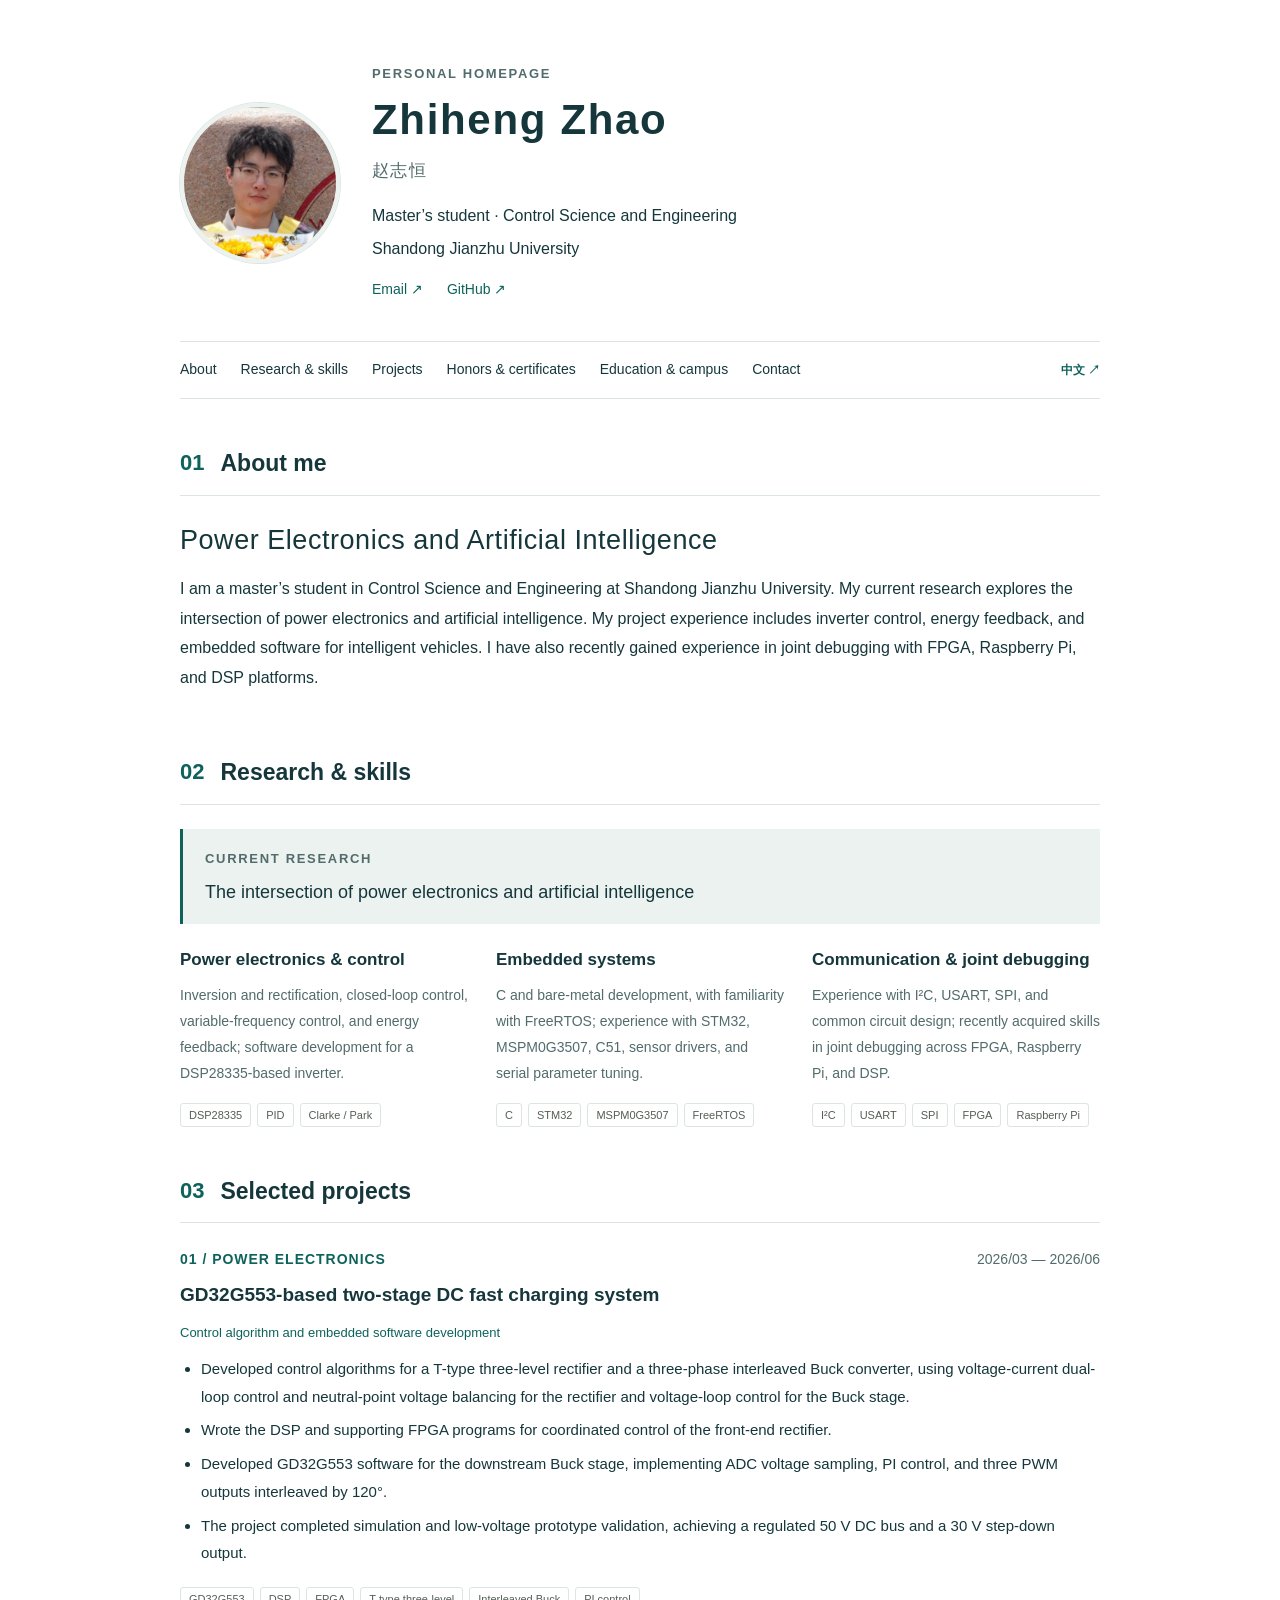
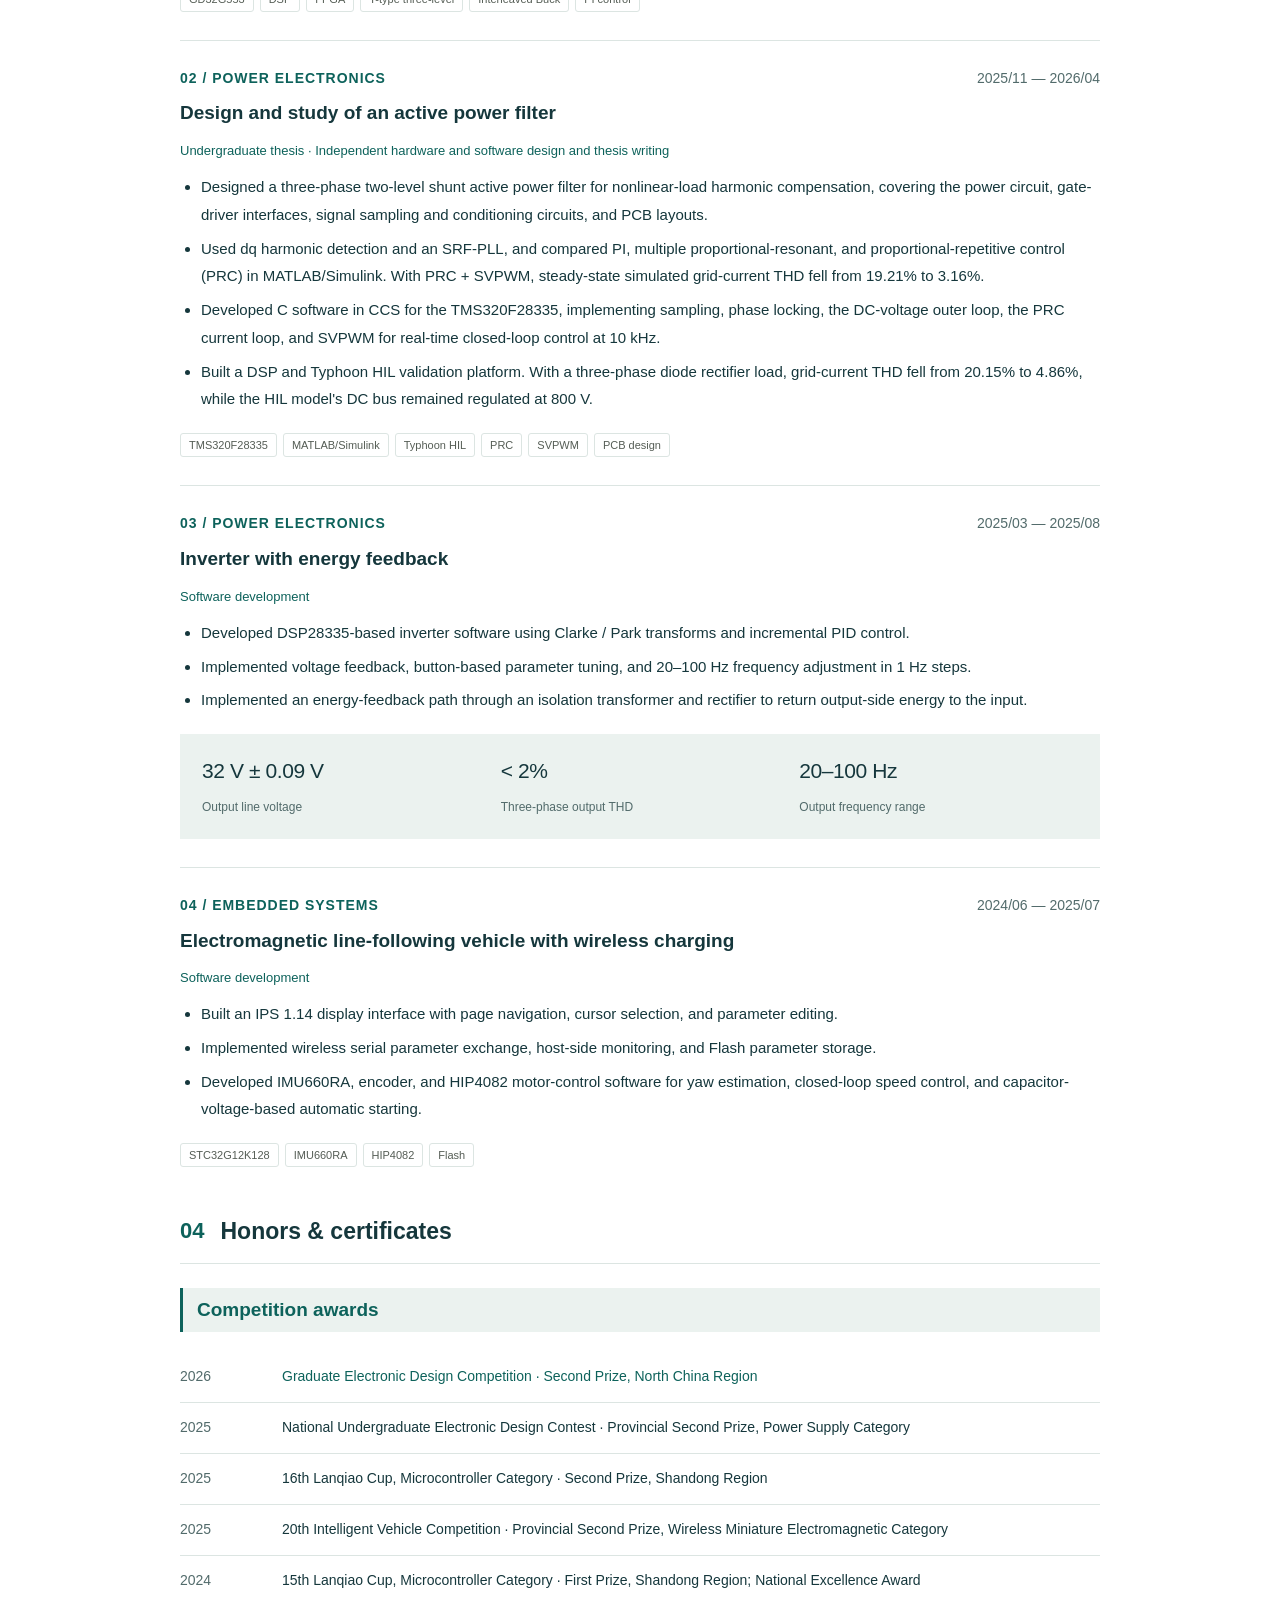
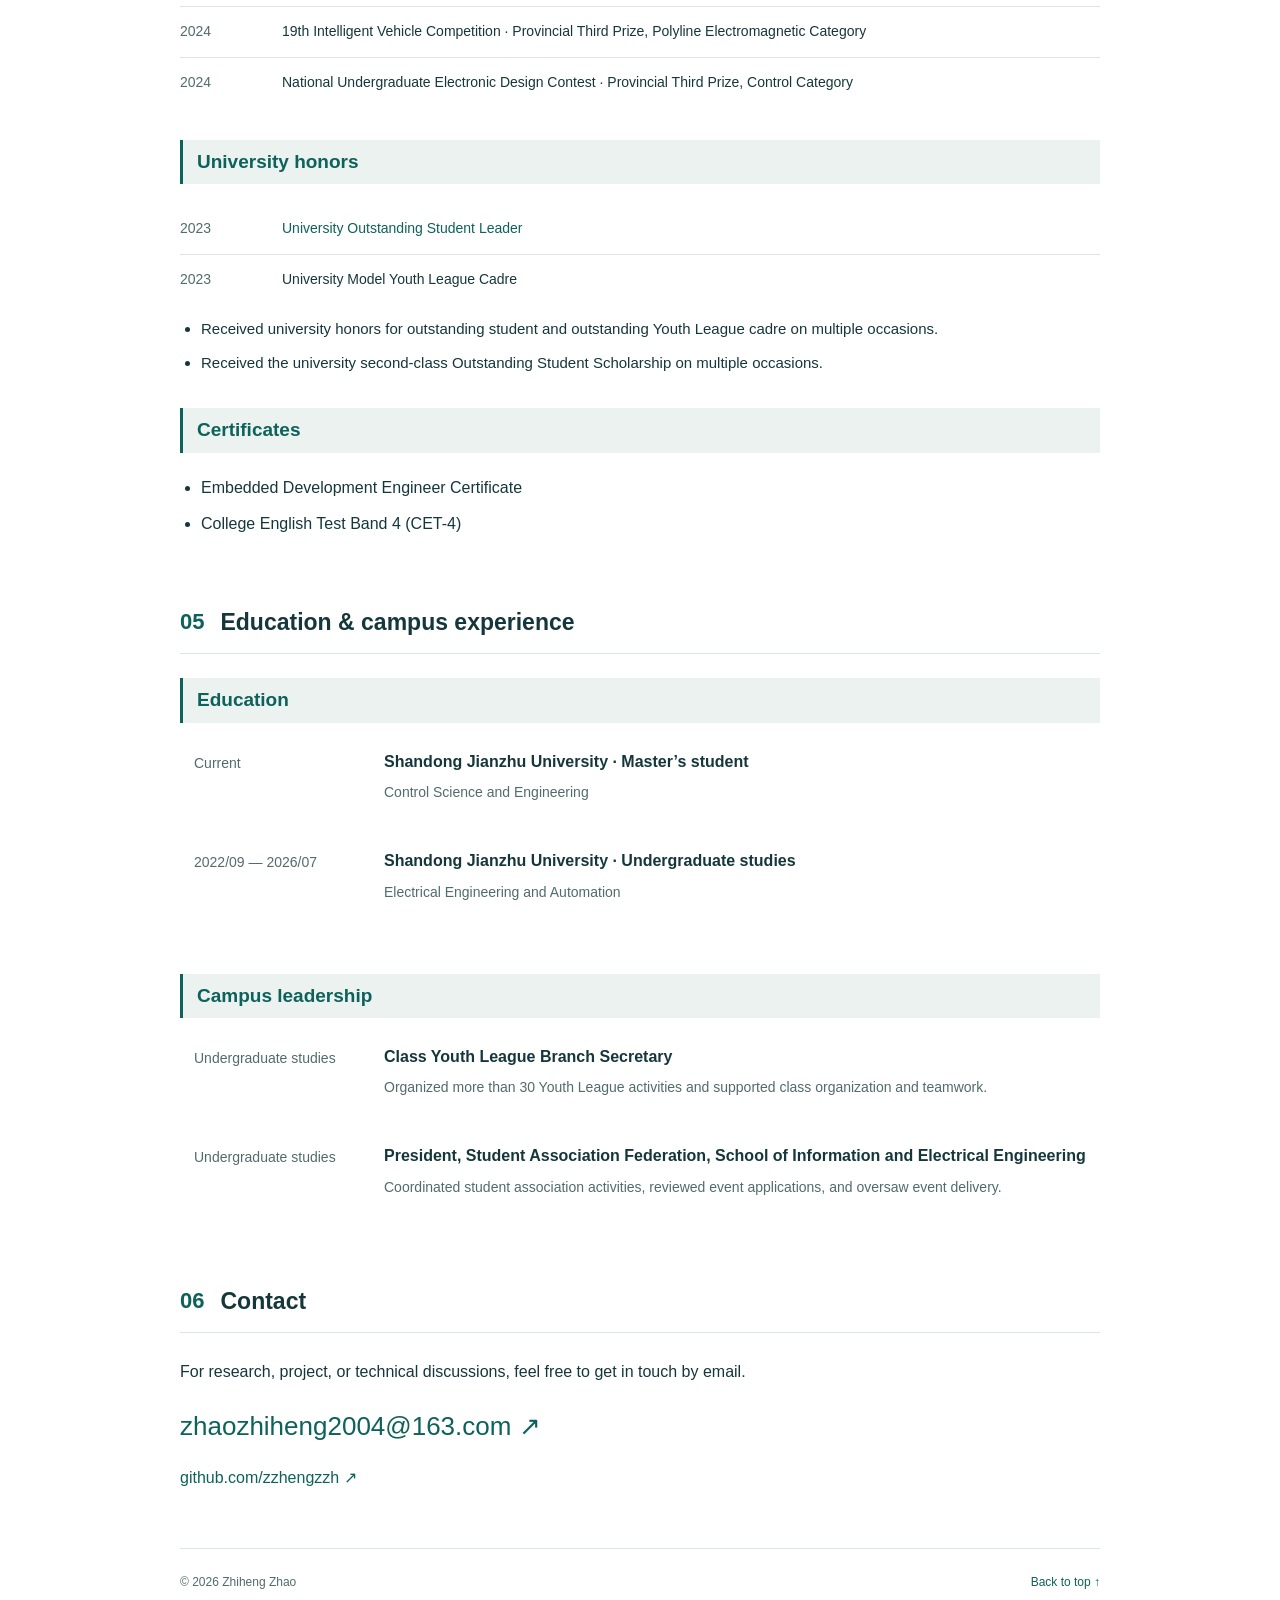
==== en.html @ 36904f15 "加入项目 加入毕业论文项目" ====
<!doctype html>
<html lang="en">
  <head>
    <meta charset="utf-8" />
    <meta name="viewport" content="width=device-width, initial-scale=1" />
    <title>Zhiheng Zhao | Power Electronics and Artificial Intelligence</title>
    <meta
      name="description"
      content="I am a master’s student in Control Science and Engineering at Shandong Jianzhu University. My current research explores the intersection of power electronics and artificial intelligence. My project experience includes inverter control, energy feedback, and embedded software for intelligent vehicles. I have also recently gained experience in joint debugging with FPGA, Raspberry Pi, and DSP platforms."
    />
    <link rel="stylesheet" href="styles.css" />
    <link rel="alternate" hreflang="zh-CN" href="index.html" />
    <link rel="alternate" hreflang="en" href="en.html" />
    <link
      rel="icon"
      href="data:image/svg+xml,%3Csvg xmlns='http://www.w3.org/2000/svg' viewBox='0 0 64 64'%3E%3Crect width='64' height='64' rx='16' fill='%230d625b'/%3E%3Ctext x='32' y='43' text-anchor='middle' font-family='sans-serif' font-size='32' fill='white'%3EZ%3C/text%3E%3C/svg%3E"
    />
  </head>
  <body>
    <a class="skip" href="#main">Skip to content</a>
    <header class="intro">
      <img
        class="profile-photo"
        src="images/profile.jpg"
        alt="Portrait of Zhiheng Zhao"
        width="160"
        height="160"
      />
      <div class="identity">
        <p class="eyebrow">PERSONAL HOMEPAGE</p>
        <h1>Zhiheng Zhao</h1>
        <p class="latin">赵志恒</p>
        <p class="subtitle">Master’s student · Control Science and Engineering</p>
        <p>Shandong Jianzhu University</p>
        <div class="intro-links">
          <a href="mailto:zhaozhiheng2004@163.com">Email ↗</a
          ><a href="https://github.com/zzhengzzh">GitHub ↗</a>
        </div>
      </div>
    </header>
    <div class="navigation">
      <nav aria-label="Main navigation">
        <a href="#about">About</a><a href="#research">Research & skills</a
        ><a href="#projects">Projects</a><a href="#awards">Honors & certificates</a
        ><a href="#education">Education & campus</a><a href="#contact">Contact</a>
      </nav>
      <a class="language" href="index.html" lang="zh-CN" aria-label="切换到中文">中文 ↗</a>
    </div>
    <main id="main">
      <section id="about">
        <div class="section-heading">
          <span>01</span>
          <h2>About me</h2>
        </div>
        <p class="lead">Power Electronics and Artificial Intelligence</p>
        <p>
          I am a master’s student in Control Science and Engineering at Shandong Jianzhu University.
          My current research explores the intersection of power electronics and artificial
          intelligence. My project experience includes inverter control, energy feedback, and
          embedded software for intelligent vehicles. I have also recently gained experience in
          joint debugging with FPGA, Raspberry Pi, and DSP platforms.
        </p>
      </section>
      <section id="research">
        <div class="section-heading">
          <span>02</span>
          <h2>Research & skills</h2>
        </div>
        <div class="focus">
          <span class="eyebrow">CURRENT RESEARCH</span>
          <p>The intersection of power electronics and artificial intelligence</p>
        </div>
        <div class="skills">
          <article class="skill">
            <h3>Power electronics & control</h3>
            <p>
              Inversion and rectification, closed-loop control, variable-frequency control, and
              energy feedback; software development for a DSP28335-based inverter.
            </p>
            <div class="tags"><span>DSP28335</span><span>PID</span><span>Clarke / Park</span></div>
          </article>
          <article class="skill">
            <h3>Embedded systems</h3>
            <p>
              C and bare-metal development, with familiarity with FreeRTOS; experience with STM32,
              MSPM0G3507, C51, sensor drivers, and serial parameter tuning.
            </p>
            <div class="tags">
              <span>C</span><span>STM32</span><span>MSPM0G3507</span><span>FreeRTOS</span>
            </div>
          </article>
          <article class="skill">
            <h3>Communication & joint debugging</h3>
            <p>
              Experience with I²C, USART, SPI, and common circuit design; recently acquired skills
              in joint debugging across FPGA, Raspberry Pi, and DSP.
            </p>
            <div class="tags">
              <span>I²C</span><span>USART</span><span>SPI</span><span>FPGA</span
              ><span>Raspberry Pi</span>
            </div>
          </article>
        </div>
      </section>
      <section id="projects">
        <div class="section-heading">
          <span>03</span>
          <h2>Selected projects</h2>
        </div>
        <article class="project">
          <div class="project-top">
            <span class="eyebrow">01 / POWER ELECTRONICS</span
            ><span class="date">2026/03 — 2026/06</span>
          </div>
          <h3>GD32G553-based two-stage DC fast charging system</h3>
          <p class="role">Control algorithm and embedded software development</p>
          <ul>
            <li>Developed control algorithms for a T-type three-level rectifier and a three-phase interleaved Buck converter, using voltage-current dual-loop control and neutral-point voltage balancing for the rectifier and voltage-loop control for the Buck stage.</li>
            <li>Wrote the DSP and supporting FPGA programs for coordinated control of the front-end rectifier.</li>
            <li>Developed GD32G553 software for the downstream Buck stage, implementing ADC voltage sampling, PI control, and three PWM outputs interleaved by 120°.</li>
            <li>The project completed simulation and low-voltage prototype validation, achieving a regulated 50 V DC bus and a 30 V step-down output.</li>
          </ul>
          <div class="tags">
            <span>GD32G553</span><span>DSP</span><span>FPGA</span><span>T-type three-level</span><span>Interleaved Buck</span><span>PI control</span>
          </div>
        </article>
        <article class="project">
          <div class="project-top">
            <span class="eyebrow">02 / POWER ELECTRONICS</span
            ><span class="date">2025/11 — 2026/04</span>
          </div>
          <h3>Design and study of an active power filter</h3>
          <p class="role">Undergraduate thesis · Independent hardware and software design and thesis writing</p>
          <ul>
            <li>Designed a three-phase two-level shunt active power filter for nonlinear-load harmonic compensation, covering the power circuit, gate-driver interfaces, signal sampling and conditioning circuits, and PCB layouts.</li>
            <li>Used dq harmonic detection and an SRF-PLL, and compared PI, multiple proportional-resonant, and proportional-repetitive control (PRC) in MATLAB/Simulink. With PRC + SVPWM, steady-state simulated grid-current THD fell from 19.21% to 3.16%.</li>
            <li>Developed C software in CCS for the TMS320F28335, implementing sampling, phase locking, the DC-voltage outer loop, the PRC current loop, and SVPWM for real-time closed-loop control at 10 kHz.</li>
            <li>Built a DSP and Typhoon HIL validation platform. With a three-phase diode rectifier load, grid-current THD fell from 20.15% to 4.86%, while the HIL model's DC bus remained regulated at 800 V.</li>
          </ul>
          <div class="tags">
            <span>TMS320F28335</span><span>MATLAB/Simulink</span><span>Typhoon HIL</span><span>PRC</span><span>SVPWM</span><span>PCB design</span>
          </div>
        </article>
        <article class="project">
          <div class="project-top">
            <span class="eyebrow">03 / POWER ELECTRONICS</span
            ><span class="date">2025/03 — 2025/08</span>
          </div>
          <h3>Inverter with energy feedback</h3>
          <p class="role">Software development</p>
          <ul>
            <li>
              Developed DSP28335-based inverter software using Clarke / Park transforms and
              incremental PID control.
            </li>
            <li>
              Implemented voltage feedback, button-based parameter tuning, and 20–100 Hz frequency
              adjustment in 1 Hz steps.
            </li>
            <li>
              Implemented an energy-feedback path through an isolation transformer and rectifier to
              return output-side energy to the input.
            </li>
          </ul>
          <div class="metrics">
            <div><strong>32 V ± 0.09 V</strong><span>Output line voltage</span></div>
            <div><strong>&lt; 2%</strong><span>Three-phase output THD</span></div>
            <div><strong>20–100 Hz</strong><span>Output frequency range</span></div>
          </div>
        </article>
        <article class="project">
          <div class="project-top">
            <span class="eyebrow">04 / EMBEDDED SYSTEMS</span
            ><span class="date">2024/06 — 2025/07</span>
          </div>
          <h3>Electromagnetic line-following vehicle with wireless charging</h3>
          <p class="role">Software development</p>
          <ul>
            <li>
              Built an IPS 1.14 display interface with page navigation, cursor selection, and
              parameter editing.
            </li>
            <li>
              Implemented wireless serial parameter exchange, host-side monitoring, and Flash
              parameter storage.
            </li>
            <li>
              Developed IMU660RA, encoder, and HIP4082 motor-control software for yaw estimation,
              closed-loop speed control, and capacitor-voltage-based automatic starting.
            </li>
          </ul>
          <div class="tags">
            <span>STC32G12K128</span><span>IMU660RA</span><span>HIP4082</span><span>Flash</span>
          </div>
        </article>
      </section>
      <section id="awards">
        <div class="section-heading">
          <span>04</span>
          <h2>Honors & certificates</h2>
        </div>
        <h3 class="subheading">Competition awards</h3>
        <ul class="awards">
          <li>
            <span class="date">2026</span
            ><span>Graduate Electronic Design Competition · Second Prize, North China Region</span>
          </li>
          <li>
            <span class="date">2025</span
            ><span
              >National Undergraduate Electronic Design Contest · Provincial Second Prize, Power
              Supply Category</span
            >
          </li>
          <li>
            <span class="date">2025</span
            ><span>16th Lanqiao Cup, Microcontroller Category · Second Prize, Shandong Region</span>
          </li>
          <li>
            <span class="date">2025</span
            ><span
              >20th Intelligent Vehicle Competition · Provincial Second Prize, Wireless Miniature
              Electromagnetic Category</span
            >
          </li>
          <li>
            <span class="date">2024</span
            ><span
              >15th Lanqiao Cup, Microcontroller Category · First Prize, Shandong Region; National
              Excellence Award</span
            >
          </li>
          <li>
            <span class="date">2024</span
            ><span
              >19th Intelligent Vehicle Competition · Provincial Third Prize, Polyline
              Electromagnetic Category</span
            >
          </li>
          <li>
            <span class="date">2024</span
            ><span
              >National Undergraduate Electronic Design Contest · Provincial Third Prize, Control
              Category</span
            >
          </li>
        </ul>
        <h3 class="subheading">University honors</h3>
        <ul class="awards">
          <li><span class="date">2023</span><span>University Outstanding Student Leader</span></li>
          <li><span class="date">2023</span><span>University Model Youth League Cadre</span></li>
        </ul>
        <ul>
          <li>
            Received university honors for outstanding student and outstanding Youth League cadre on
            multiple occasions.
          </li>
          <li>
            Received the university second-class Outstanding Student Scholarship on multiple
            occasions.
          </li>
        </ul>
        <h3 class="subheading">Certificates</h3>
        <ul>
          <li>Embedded Development Engineer Certificate</li>
          <li>College English Test Band 4 (CET-4)</li>
        </ul>
      </section>
      <section id="education">
        <div class="section-heading">
          <span>05</span>
          <h2>Education & campus experience</h2>
        </div>
        <h3 class="subheading">Education</h3>
        <div class="education">
          <span class="date">Current</span>
          <div>
            <h4>Shandong Jianzhu University · Master’s student</h4>
            <p>Control Science and Engineering</p>
          </div>
        </div>
        <div class="education">
          <span class="date">2022/09 — 2026/07</span>
          <div>
            <h4>Shandong Jianzhu University · Undergraduate studies</h4>
            <p>Electrical Engineering and Automation</p>
          </div>
        </div>
        <h3 class="subheading">Campus leadership</h3>
        <div class="education">
          <span class="date">Undergraduate studies</span>
          <div>
            <h4>Class Youth League Branch Secretary</h4>
            <p>
              Organized more than 30 Youth League activities and supported class organization and
              teamwork.
            </p>
          </div>
        </div>
        <div class="education">
          <span class="date">Undergraduate studies</span>
          <div>
            <h4>
              President, Student Association Federation, School of Information and Electrical
              Engineering
            </h4>
            <p>
              Coordinated student association activities, reviewed event applications, and oversaw
              event delivery.
            </p>
          </div>
        </div>
      </section>
      <section id="contact">
        <div class="section-heading">
          <span>06</span>
          <h2>Contact</h2>
        </div>
        <p>For research, project, or technical discussions, feel free to get in touch by email.</p>
        <a class="email" href="mailto:zhaozhiheng2004@163.com">zhaozhiheng2004@163.com ↗</a>
        <p><a href="https://github.com/zzhengzzh">github.com/zzhengzzh ↗</a></p>
      </section>
    </main>
    <footer><span>© 2026 Zhiheng Zhao</span><a href="#">Back to top ↑</a></footer>
  </body>
</html>
---- styles.css ----
:root{--ink:#15373c;--muted:#526b6b;--line:#dce5e2;--accent:#0d625b;--wash:#ebf2ef;--font:-apple-system,BlinkMacSystemFont,"Segoe UI","PingFang SC","Microsoft YaHei",sans-serif}
*{box-sizing:border-box}html{scroll-behavior:smooth;scroll-padding-top:115px}body{margin:0 auto;max-width:1000px;padding:0 40px;background:#fff;color:var(--ink);font:16px/1.85 var(--font)}a{color:var(--accent);text-underline-offset:5px;text-decoration:none}a:hover{text-decoration:underline}a:focus-visible{outline:2px solid var(--accent);outline-offset:5px}p{margin:0 0 16px}h1,h2,h3,h4{line-height:1.4}h1{font-size:42px;letter-spacing:.04em;margin:5px 0}h2{font-size:23px;margin:0}h3{font-size:19px;margin:0 0 12px;font-weight:600}.intro{display:flex;gap:32px;align-items:center;padding:62px 0 38px}.profile-photo{width:160px;height:160px;flex-shrink:0;border-radius:50%;object-fit:cover;object-position:center 38%;border:4px solid var(--wash);box-shadow:0 0 0 1px var(--line)}.identity p{margin-bottom:3px}.eyebrow{font-size:13px;font-weight:600;color:var(--muted);letter-spacing:.13em}.latin{font-size:17px;color:var(--muted);letter-spacing:.08em}.subtitle{margin-top:15px!important}.intro-links{display:flex;gap:24px;margin-top:14px;font-size:14px}.navigation{display:flex;align-items:center;gap:20px;position:sticky;top:0;background:rgba(255,255,255,.97);border-block:1px solid var(--line);padding:6px 0;z-index:2}.navigation nav{display:flex;flex-wrap:wrap;gap:0 24px;flex:1}.navigation a{display:inline-flex;align-items:center;min-height:44px;font-size:14px}.navigation nav a{color:var(--ink)}.language{font-size:12px!important;white-space:nowrap;font-weight:600}main section{padding-top:48px;scroll-margin-top:8px}.section-heading{display:flex;gap:16px;align-items:center;margin-bottom:24px;padding-bottom:15px;border-bottom:1px solid var(--line)}.section-heading>span{font-size:22px;font-weight:600;line-height:1.2;color:var(--accent);font-variant-numeric:tabular-nums}.lead{font-size:27px;letter-spacing:.02em;line-height:1.5;margin-bottom:14px}.focus{border-left:3px solid var(--accent);padding:14px 22px;background:var(--wash);margin-bottom:24px}.focus p{margin:4px 0 0;font-size:18px}.skills{display:grid;grid-template-columns:repeat(3,1fr);gap:28px}.skill h3{font-size:17px}.skill p{font-size:14px;color:var(--muted);line-height:1.85}.tags{display:flex;flex-wrap:wrap;gap:6px}.tags span{font-size:11px;border:1px solid var(--line);padding:1px 8px;border-radius:3px;color:#555d55}.project{padding:25px 0 28px;border-bottom:1px solid var(--line)}.project:first-of-type{padding-top:0}.project:last-child{border-bottom:0;padding-bottom:0}.project-top{display:flex;justify-content:space-between;gap:15px;margin-bottom:9px}.date{font-size:14px;color:var(--muted);white-space:nowrap}.role{color:var(--accent);font-size:13px;margin-bottom:10px}ul{padding-left:21px;margin:10px 0 20px}li{margin:6px 0}.project li{font-size:15px}.metrics{display:grid;grid-template-columns:repeat(3,1fr);background:var(--wash);padding:18px 22px;gap:20px;margin-top:20px}.metrics strong{display:block;font-size:21px;font-weight:500;letter-spacing:-.02em}.metrics span{font-size:12px;color:var(--muted)}.awards{list-style:none;padding:0;margin:0}.awards li{display:grid;grid-template-columns:90px 1fr;gap:12px;padding:12px 0;margin:0;border-bottom:1px solid var(--line);font-size:14px}.awards li:first-child{color:var(--accent)}.awards li:last-child{border:0}.education{display:grid;grid-template-columns:170px 1fr;gap:20px;padding:8px 14px 20px}.education h4{font-size:16px;font-weight:600;margin:0 0 7px;color:var(--ink)}.education p{font-size:14px;color:var(--muted)}.email{font-size:clamp(16px,3.5vw,26px);display:inline-block;margin-bottom:12px;overflow-wrap:anywhere}footer{display:flex;justify-content:space-between;gap:20px;border-top:1px solid var(--line);margin-top:56px;padding:22px 0 35px;color:var(--muted);font-size:12px}.skip{position:absolute;top:-100px;left:16px;padding:12px;background:#fff;z-index:3}.skip:focus{top:10px}
@media(max-width:700px){body{padding:0 22px}.intro{padding:36px 0 25px;gap:20px}.profile-photo{width:100px;height:100px}h1{font-size:32px}.identity .eyebrow{font-size:9px}.subtitle,.identity>p:last-of-type{font-size:13px}.navigation{gap:12px}.navigation nav{gap:0 17px}.navigation a{font-size:12px}.skills{grid-template-columns:1fr;gap:24px}.skill p{margin-bottom:12px}.lead{font-size:23px}.project-top{flex-direction:column;gap:2px}.metrics{padding:14px;gap:12px}.metrics strong{font-size:17px}.education{grid-template-columns:1fr;gap:3px}.awards li{grid-template-columns:64px 1fr;font-size:13px}main section{padding-top:36px}}
@media(max-width:380px){.intro{gap:15px}.profile-photo{width:80px;height:80px}.metrics{grid-template-columns:1fr}.metrics>div{display:flex;justify-content:space-between;align-items:baseline;gap:10px}}
@media(prefers-reduced-motion:reduce){html{scroll-behavior:auto}}

.subheading{font-size:19px;font-weight:650;margin:32px 0 20px;padding:9px 14px;border-left:3px solid var(--accent);background:var(--wash);color:var(--accent)}.section-heading+.subheading{margin-top:0}.project-top .eyebrow{color:var(--accent);font-size:14px;letter-spacing:.07em}.education .date{white-space:normal}.awards+ul:not(.awards){font-size:15px}.identity{min-width:0}

@media(max-width:700px){.navigation nav{display:grid;grid-template-columns:repeat(3,minmax(0,1fr));gap:0 10px}.navigation nav a{font-size:12px;line-height:1.5;padding:6px 0}.navigation .language{align-self:flex-start;padding-top:8px}}
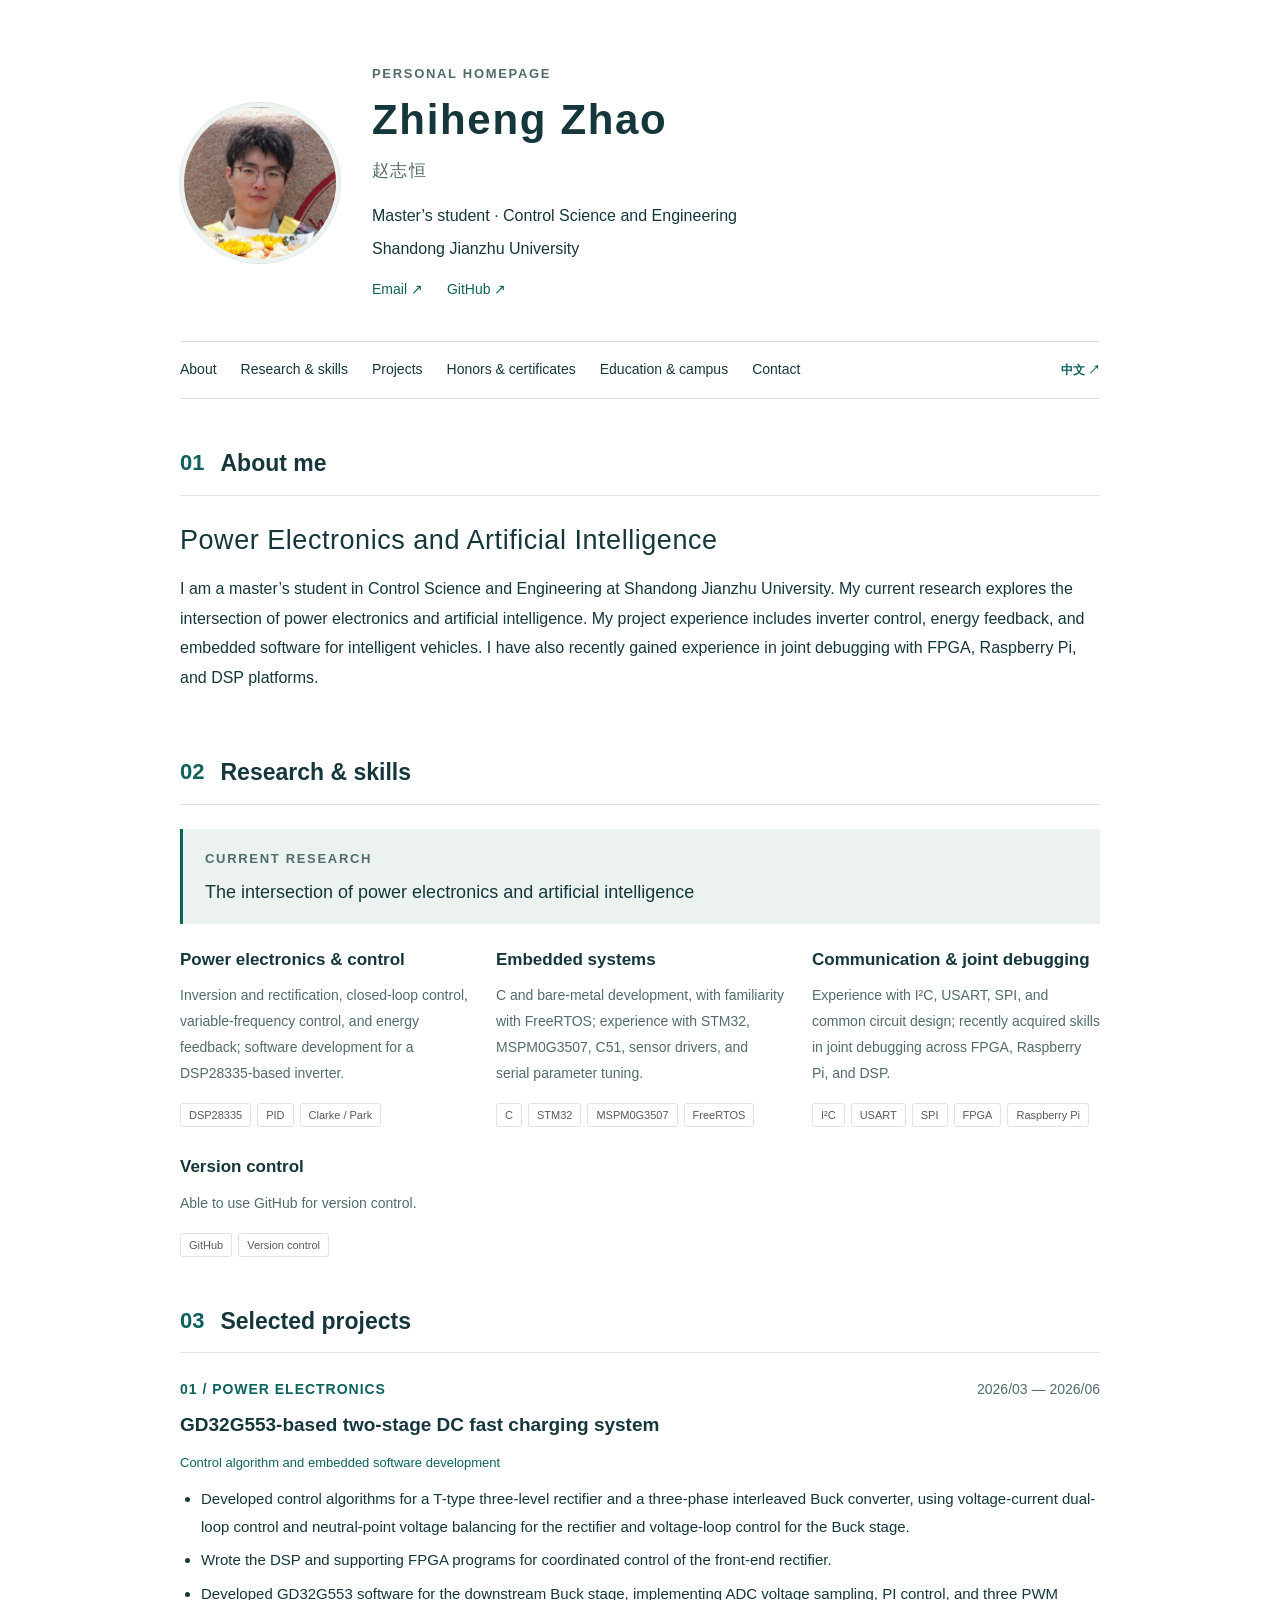
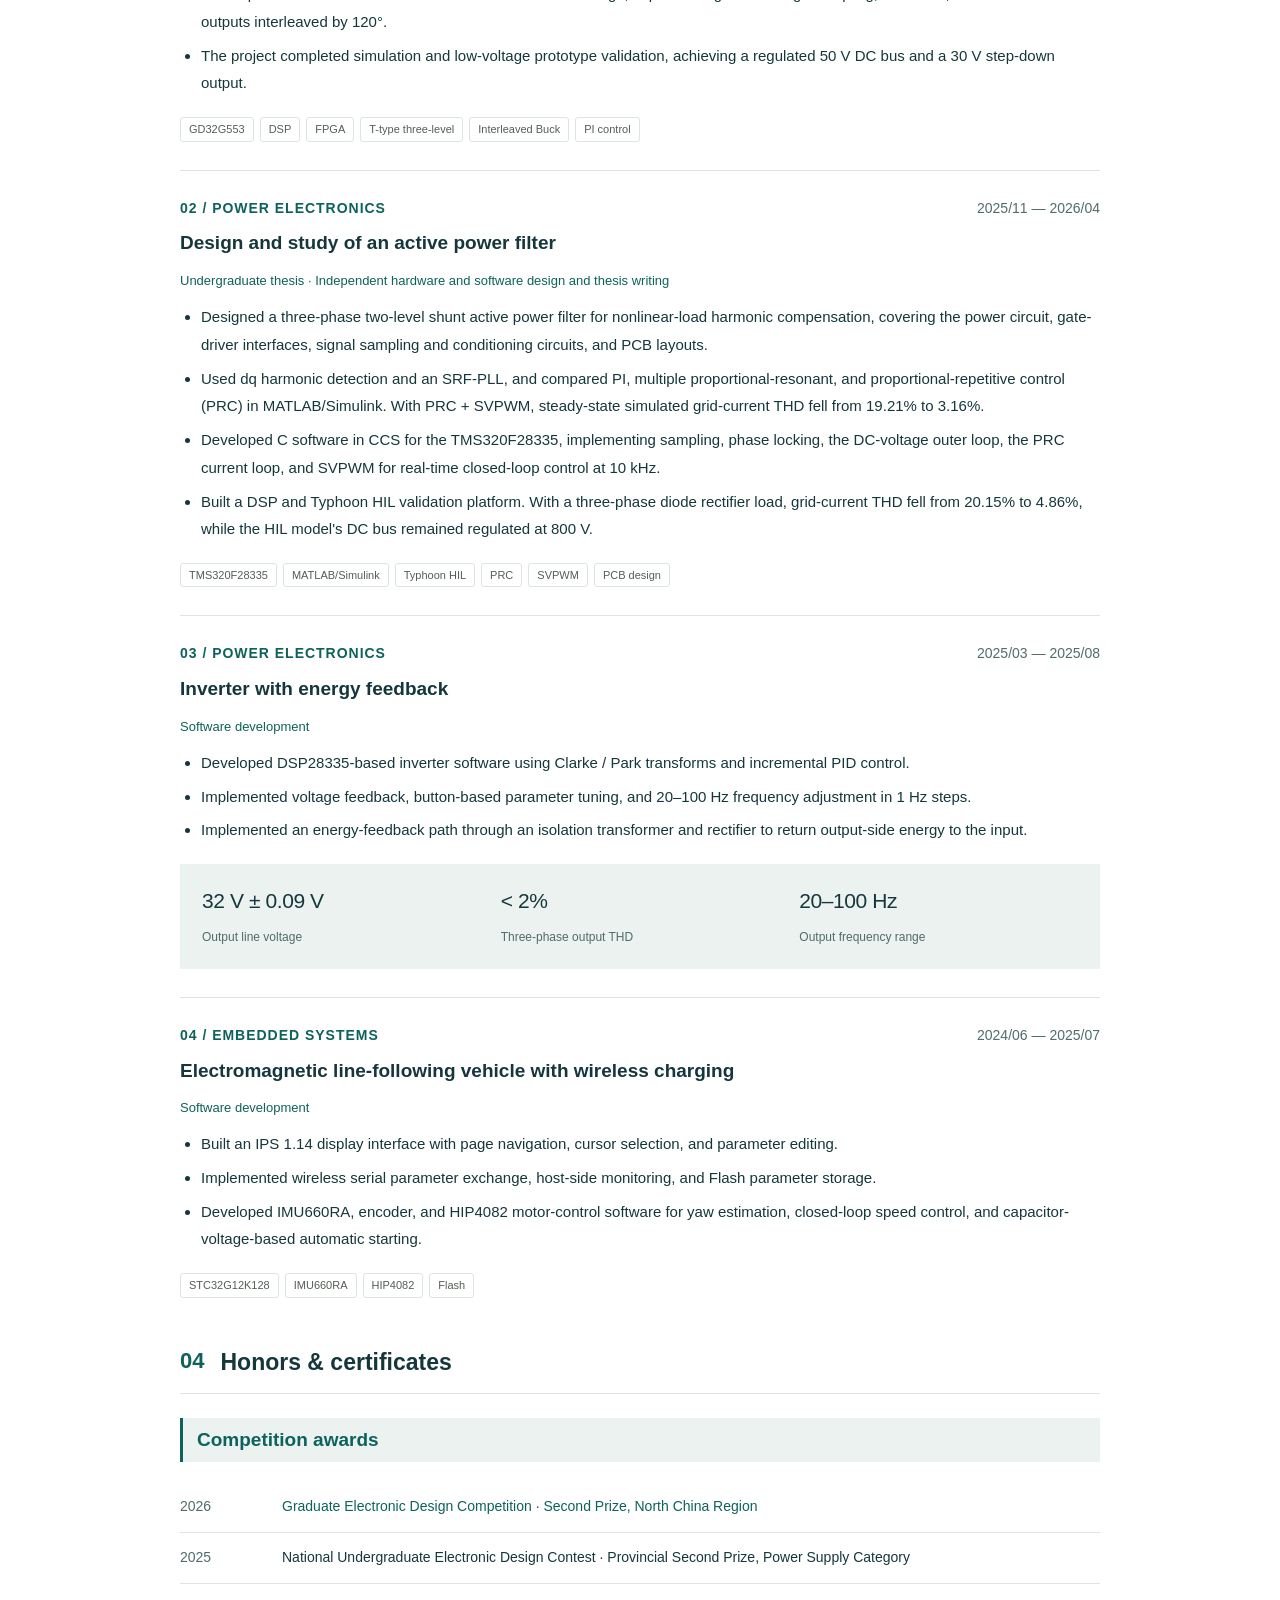
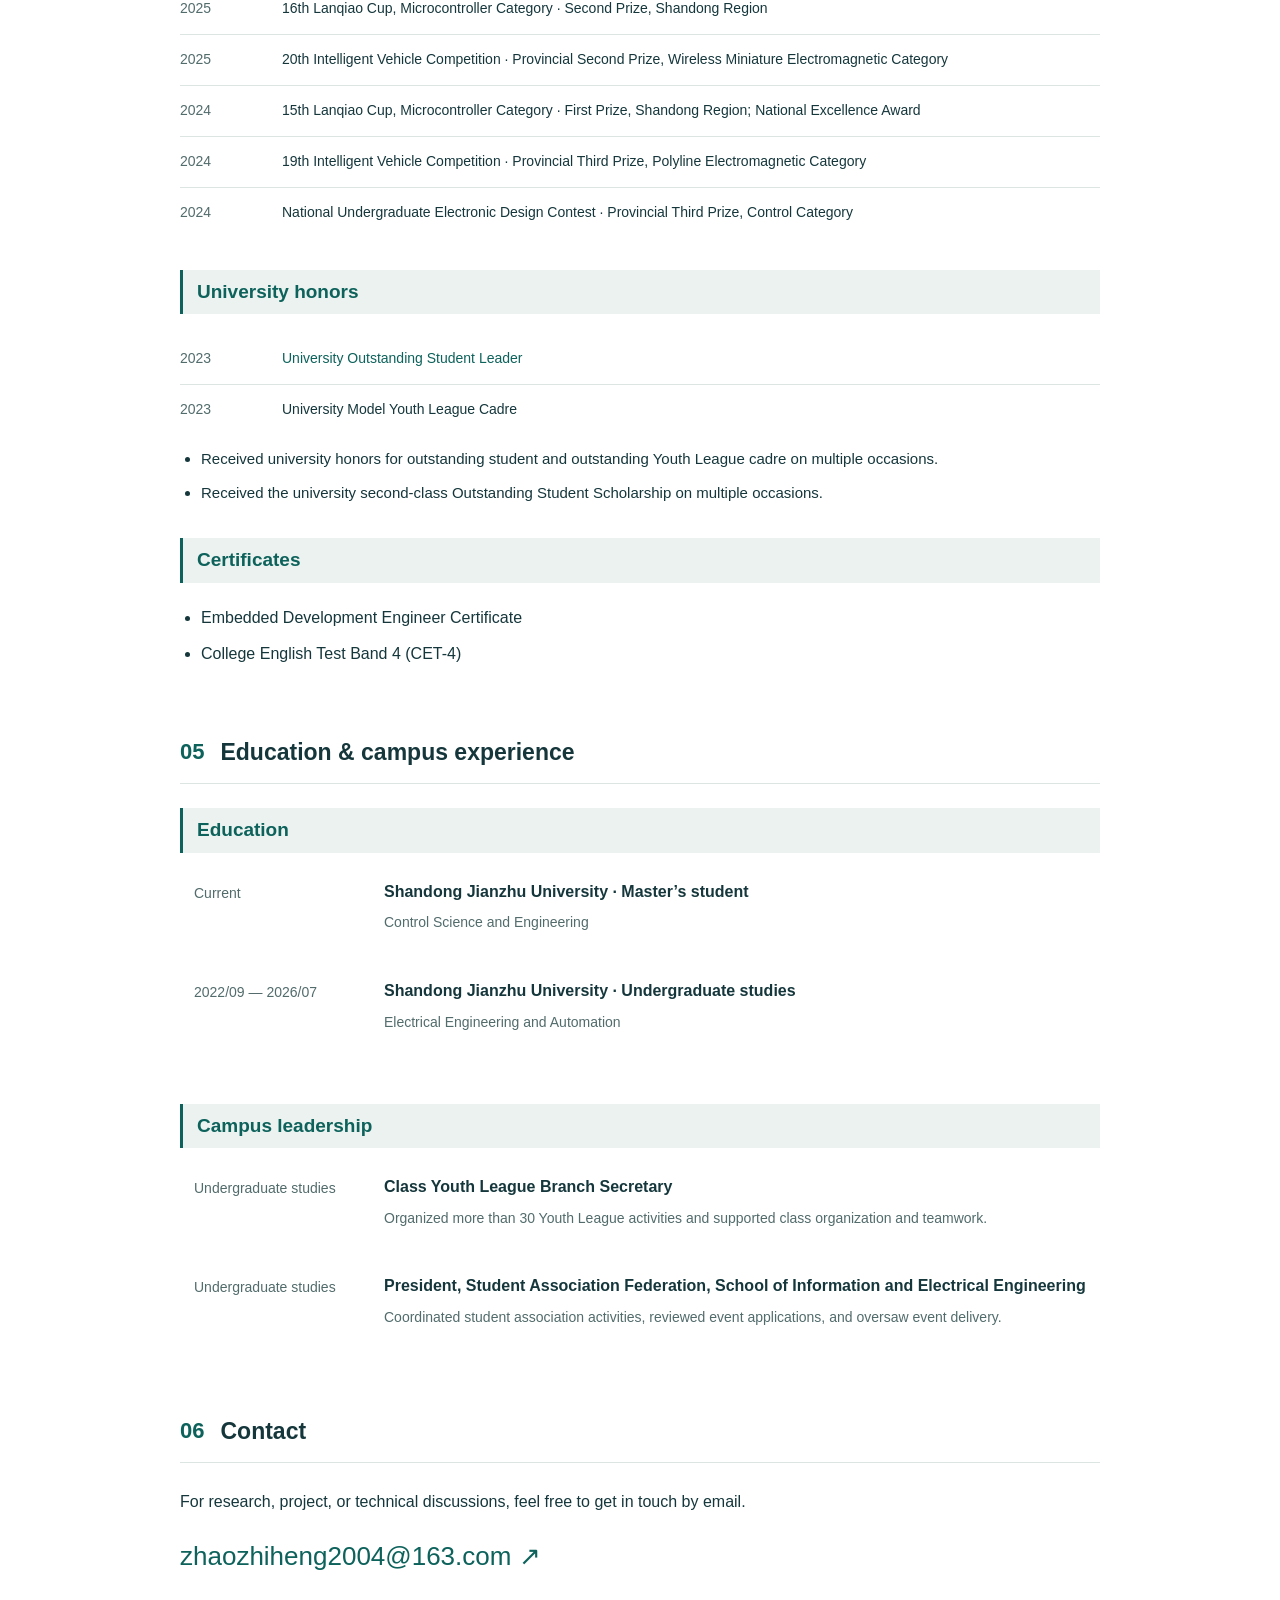
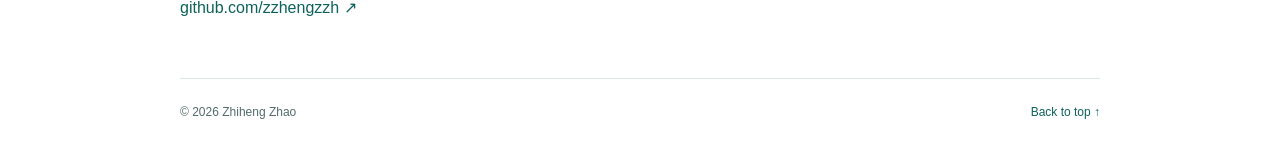
==== commit 6030b9f1: "加入git管理技能" ====
--- a/en.html
+++ b/en.html
@@ -100,6 +100,11 @@
               ><span>Raspberry Pi</span>
             </div>
           </article>
+          <article class="skill">
+            <h3>Version control</h3>
+            <p>Able to use GitHub for version control.</p>
+            <div class="tags"><span>GitHub</span><span>Version control</span></div>
+          </article>
         </div>
       </section>
       <section id="projects">
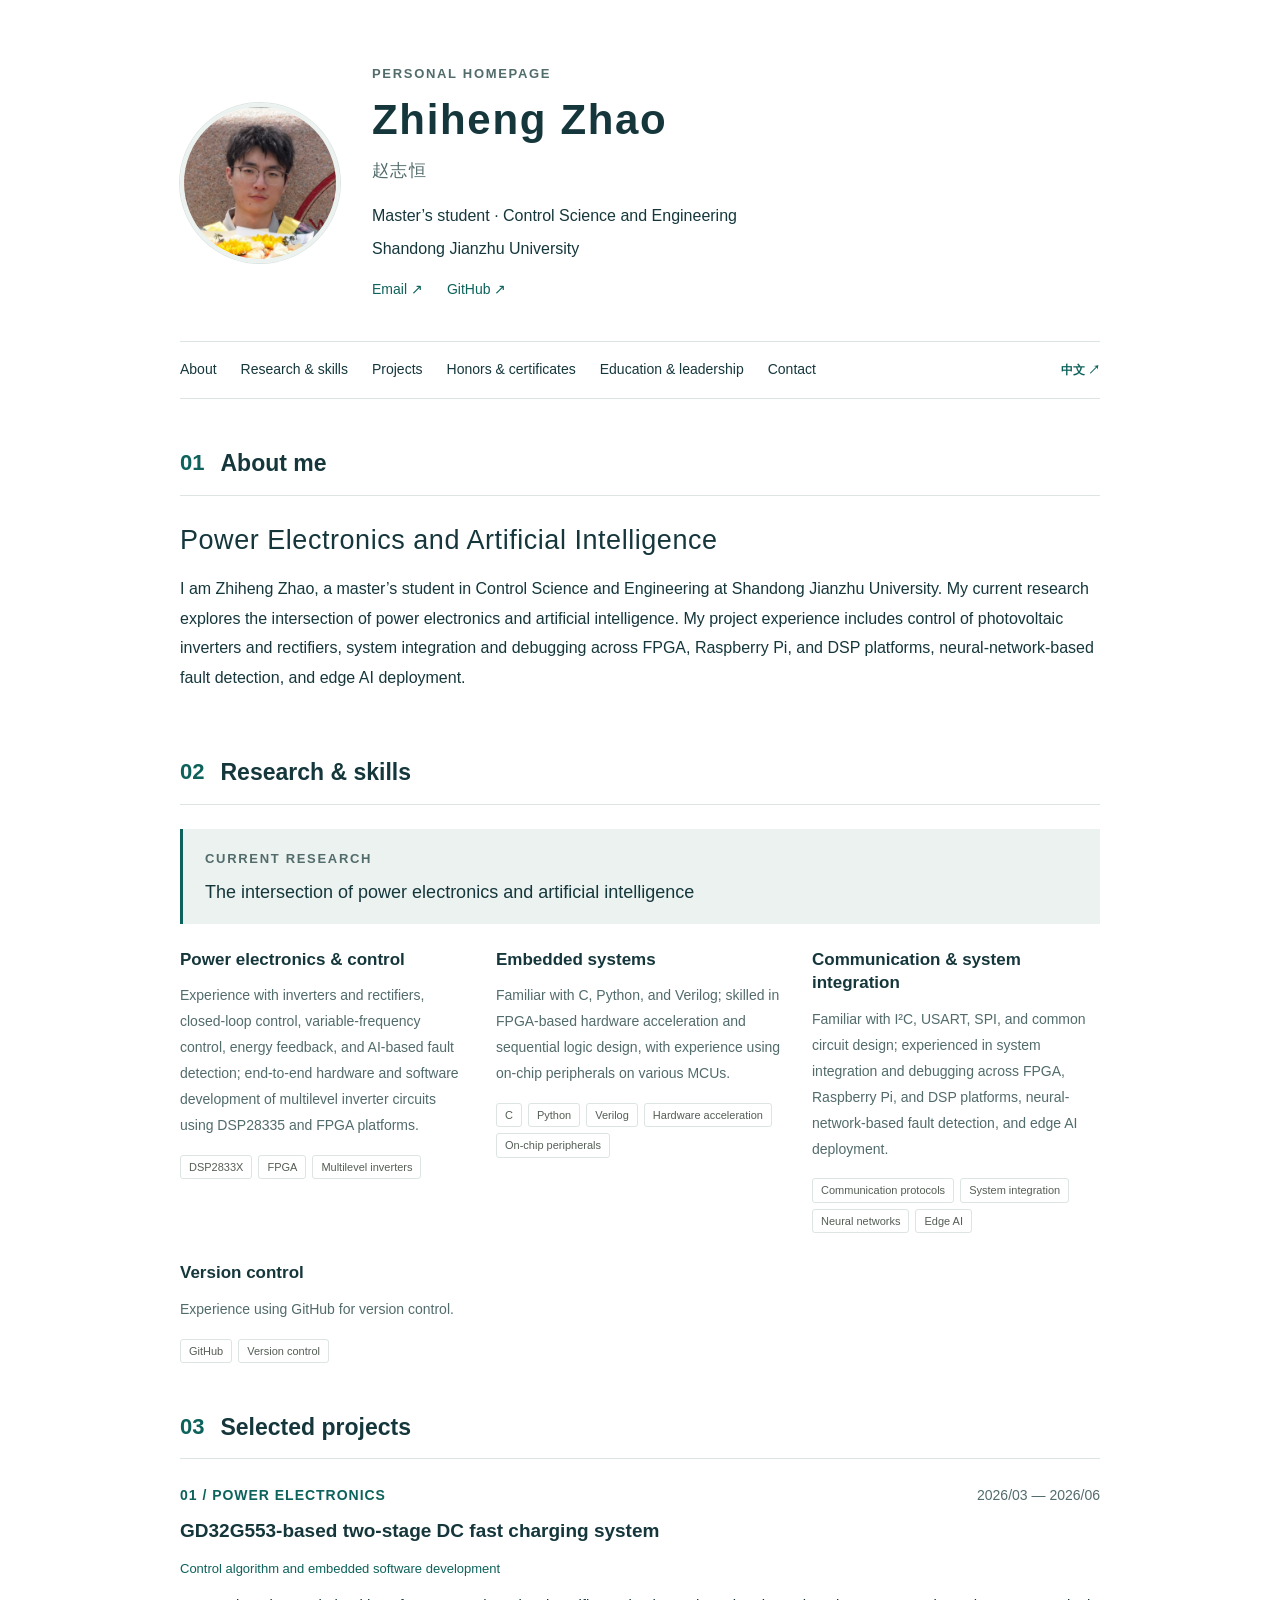
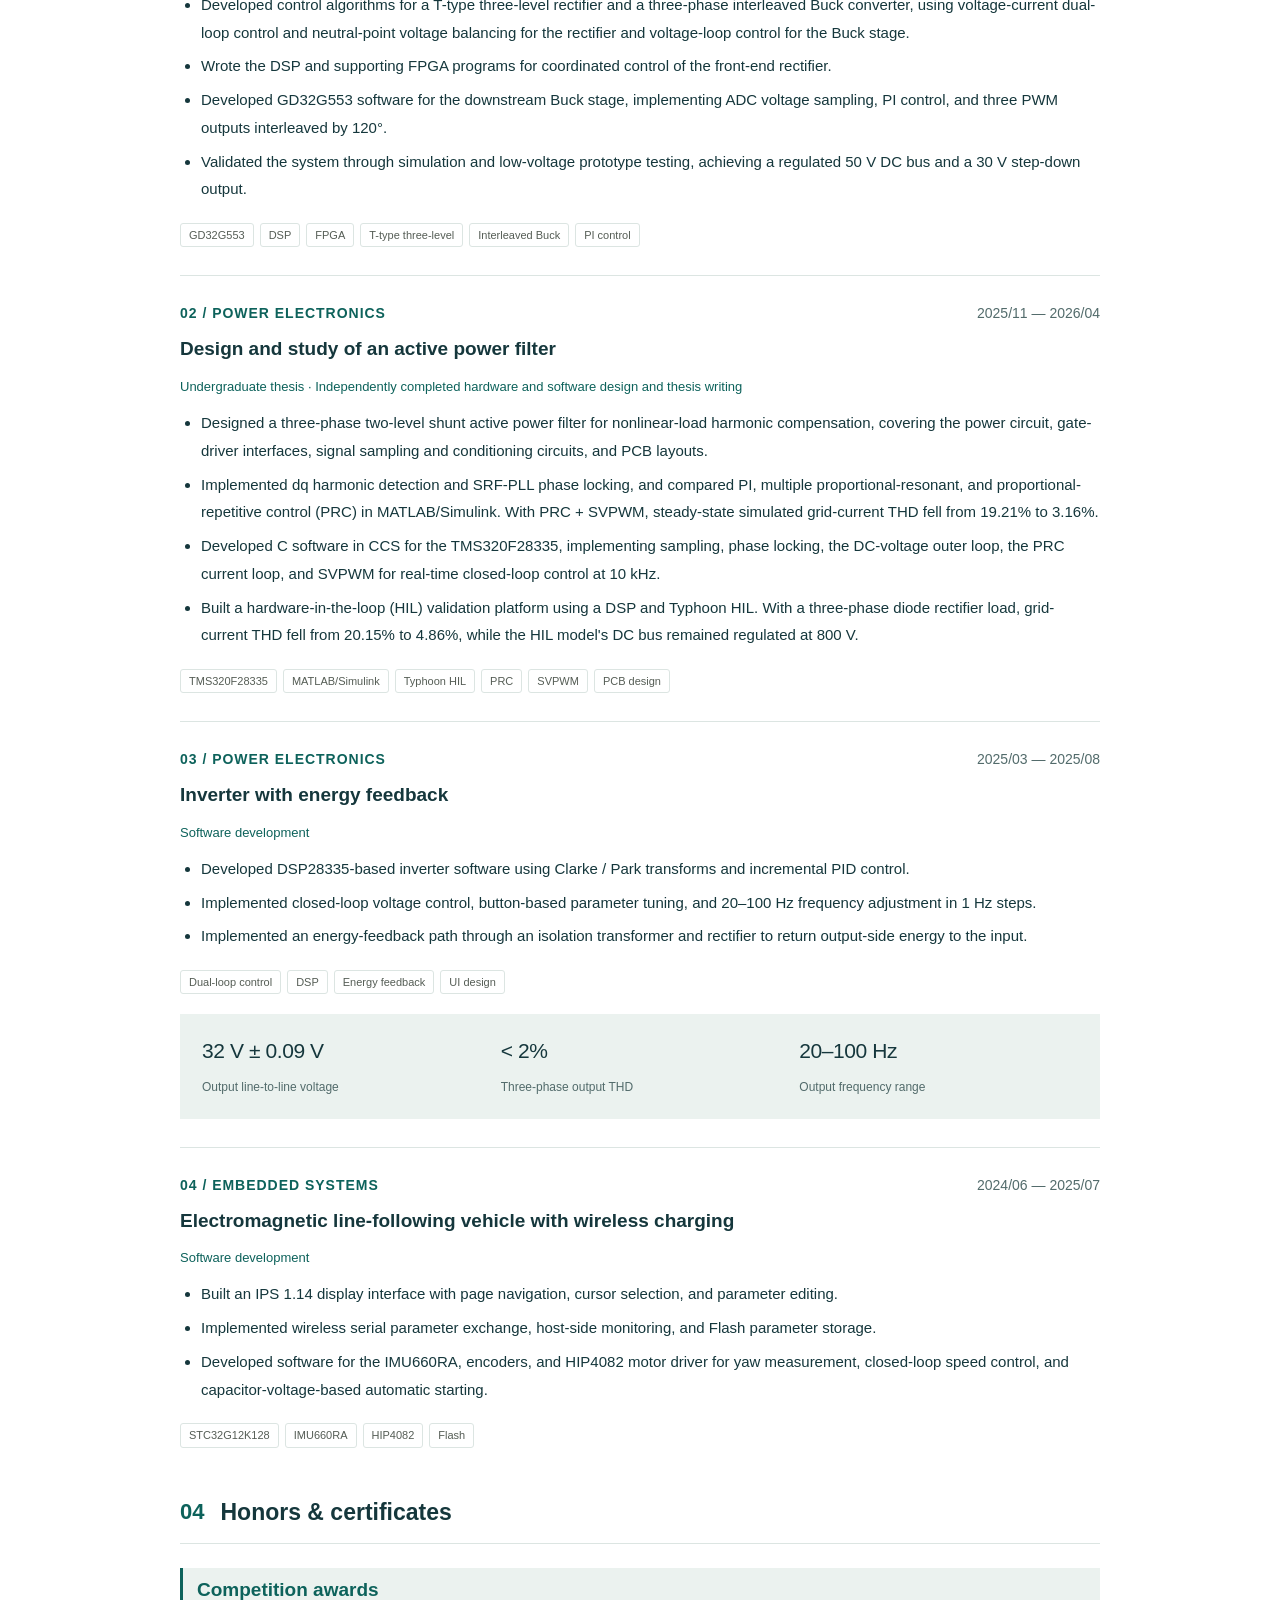
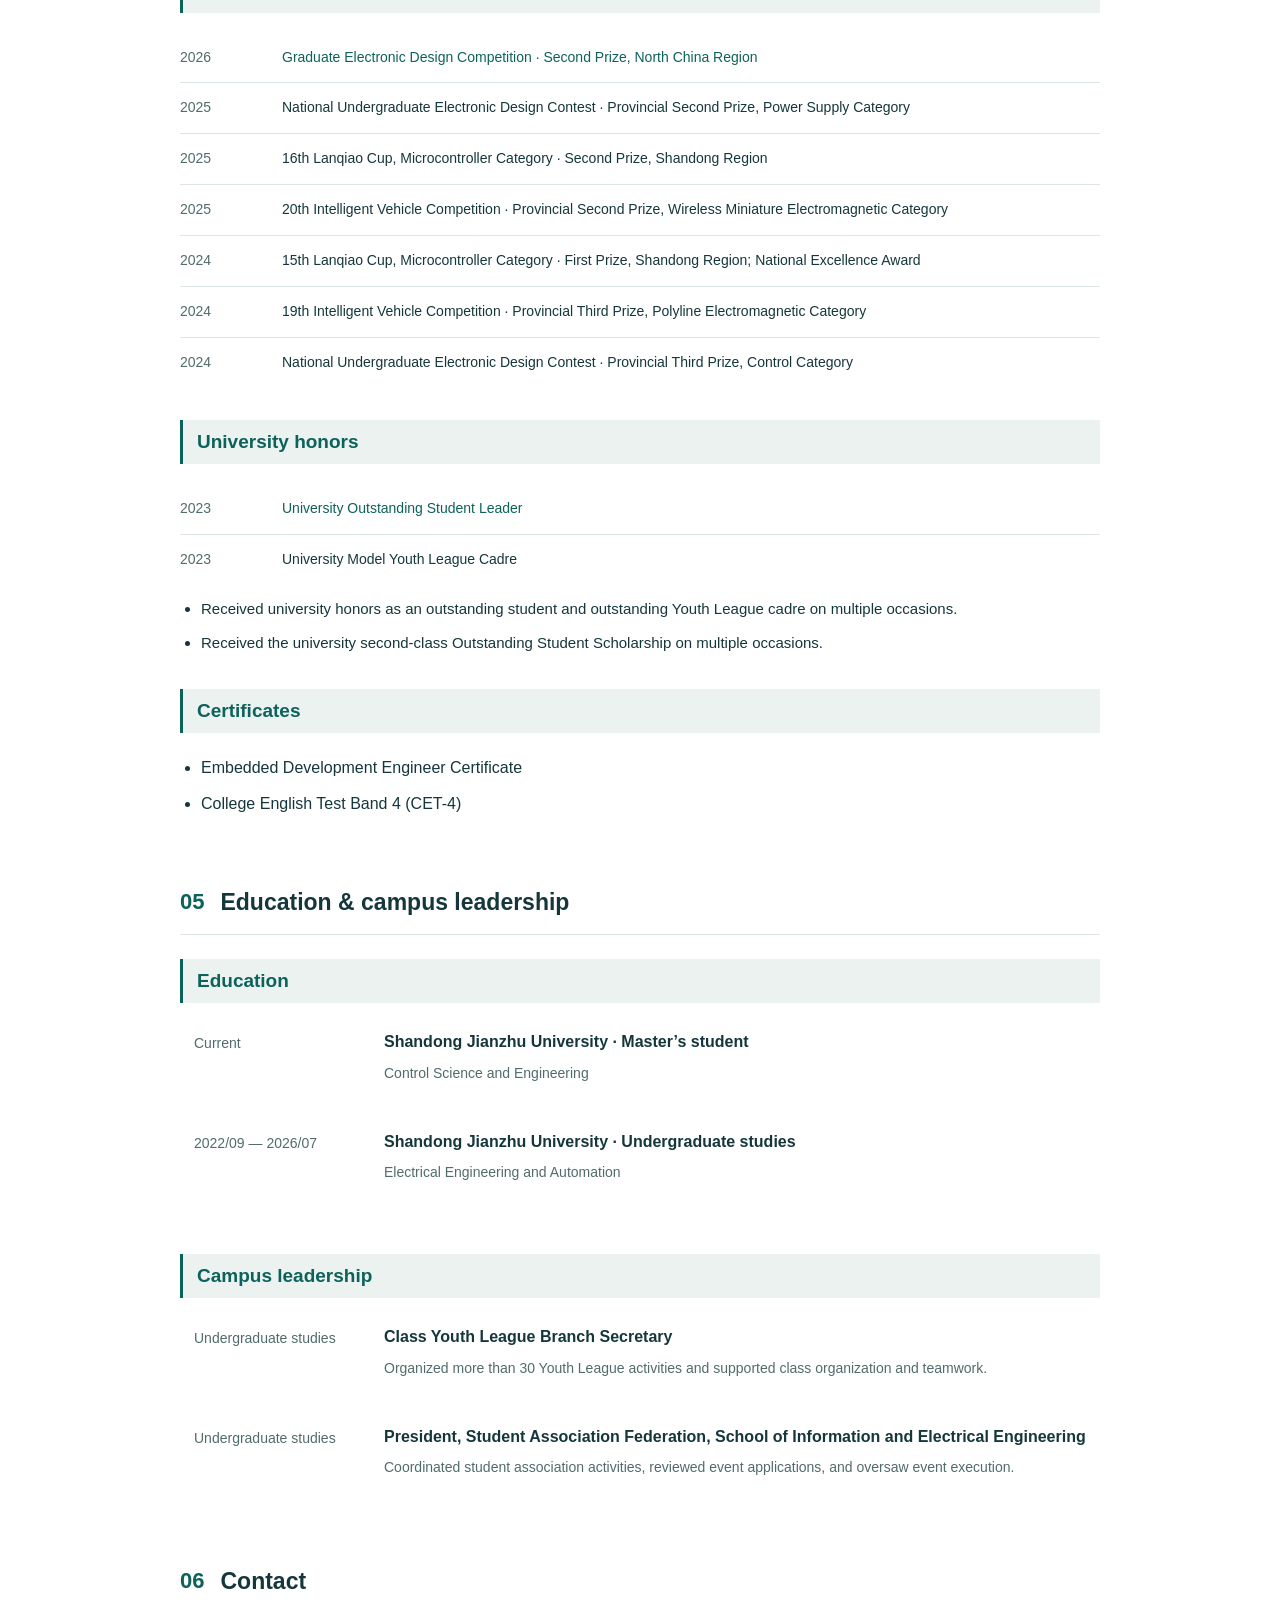
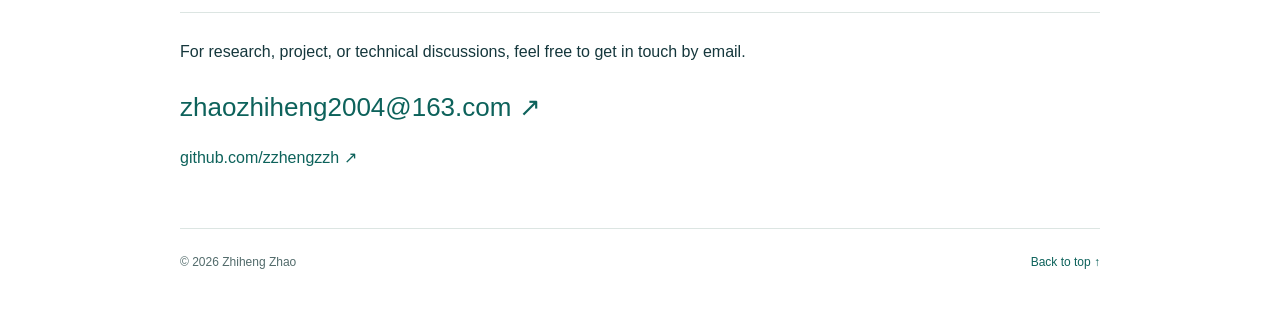
==== commit 4c281c3d: "更新 en.html" ====
--- a/en.html
+++ b/en.html
@@ -6,7 +6,7 @@
     <title>Zhiheng Zhao | Power Electronics and Artificial Intelligence</title>
     <meta
       name="description"
-      content="I am a master’s student in Control Science and Engineering at Shandong Jianzhu University. My current research explores the intersection of power electronics and artificial intelligence. My project experience includes inverter control, energy feedback, and embedded software for intelligent vehicles. I have also recently gained experience in joint debugging with FPGA, Raspberry Pi, and DSP platforms."
+      content="I am Zhiheng Zhao, a master’s student in Control Science and Engineering at Shandong Jianzhu University. My research explores the intersection of power electronics and artificial intelligence. My project experience includes control of photovoltaic inverters and rectifiers, system integration and debugging across FPGA, Raspberry Pi, and DSP platforms, neural-network-based fault detection, and edge AI deployment."
     />
     <link rel="stylesheet" href="styles.css" />
     <link rel="alternate" hreflang="zh-CN" href="index.html" />
@@ -42,7 +42,7 @@
       <nav aria-label="Main navigation">
         <a href="#about">About</a><a href="#research">Research & skills</a
         ><a href="#projects">Projects</a><a href="#awards">Honors & certificates</a
-        ><a href="#education">Education & campus</a><a href="#contact">Contact</a>
+        ><a href="#education">Education & leadership</a><a href="#contact">Contact</a>
       </nav>
       <a class="language" href="index.html" lang="zh-CN" aria-label="切换到中文">中文 ↗</a>
     </div>
@@ -54,11 +54,11 @@
         </div>
         <p class="lead">Power Electronics and Artificial Intelligence</p>
         <p>
-          I am a master’s student in Control Science and Engineering at Shandong Jianzhu University.
+          I am Zhiheng Zhao, a master’s student in Control Science and Engineering at Shandong Jianzhu University.
           My current research explores the intersection of power electronics and artificial
-          intelligence. My project experience includes inverter control, energy feedback, and
-          embedded software for intelligent vehicles. I have also recently gained experience in
-          joint debugging with FPGA, Raspberry Pi, and DSP platforms.
+          intelligence. My project experience includes control of photovoltaic inverters and rectifiers,
+          system integration and debugging across FPGA, Raspberry Pi, and DSP platforms,
+          neural-network-based fault detection, and edge AI deployment.
         </p>
       </section>
       <section id="research">
@@ -74,35 +74,36 @@
           <article class="skill">
             <h3>Power electronics & control</h3>
             <p>
-              Inversion and rectification, closed-loop control, variable-frequency control, and
-              energy feedback; software development for a DSP28335-based inverter.
-            </p>
-            <div class="tags"><span>DSP28335</span><span>PID</span><span>Clarke / Park</span></div>
+              Experience with inverters and rectifiers, closed-loop control, variable-frequency control,
+              energy feedback, and AI-based fault detection; end-to-end hardware and software development
+              of multilevel inverter circuits using DSP28335 and FPGA platforms.
+            </p>
+            <div class="tags"><span>DSP2833X</span><span>FPGA</span><span>Multilevel inverters</span></div>
           </article>
           <article class="skill">
             <h3>Embedded systems</h3>
             <p>
-              C and bare-metal development, with familiarity with FreeRTOS; experience with STM32,
-              MSPM0G3507, C51, sensor drivers, and serial parameter tuning.
+              Familiar with C, Python, and Verilog; skilled in FPGA-based hardware acceleration
+              and sequential logic design, with experience using on-chip peripherals on various MCUs.
             </p>
             <div class="tags">
-              <span>C</span><span>STM32</span><span>MSPM0G3507</span><span>FreeRTOS</span>
+              <span>C</span><span>Python</span><span>Verilog</span><span>Hardware acceleration</span><span>On-chip peripherals</span>
             </div>
           </article>
           <article class="skill">
-            <h3>Communication & joint debugging</h3>
-            <p>
-              Experience with I²C, USART, SPI, and common circuit design; recently acquired skills
-              in joint debugging across FPGA, Raspberry Pi, and DSP.
+            <h3>Communication & system integration</h3>
+            <p>
+              Familiar with I²C, USART, SPI, and common circuit design; experienced in system integration
+              and debugging across FPGA, Raspberry Pi, and DSP platforms, neural-network-based
+              fault detection, and edge AI deployment.
             </p>
             <div class="tags">
-              <span>I²C</span><span>USART</span><span>SPI</span><span>FPGA</span
-              ><span>Raspberry Pi</span>
+              <span>Communication protocols</span><span>System integration</span><span>Neural networks</span><span>Edge AI</span>
             </div>
           </article>
           <article class="skill">
             <h3>Version control</h3>
-            <p>Able to use GitHub for version control.</p>
+            <p>Experience using GitHub for version control.</p>
             <div class="tags"><span>GitHub</span><span>Version control</span></div>
           </article>
         </div>
@@ -123,7 +124,7 @@
             <li>Developed control algorithms for a T-type three-level rectifier and a three-phase interleaved Buck converter, using voltage-current dual-loop control and neutral-point voltage balancing for the rectifier and voltage-loop control for the Buck stage.</li>
             <li>Wrote the DSP and supporting FPGA programs for coordinated control of the front-end rectifier.</li>
             <li>Developed GD32G553 software for the downstream Buck stage, implementing ADC voltage sampling, PI control, and three PWM outputs interleaved by 120°.</li>
-            <li>The project completed simulation and low-voltage prototype validation, achieving a regulated 50 V DC bus and a 30 V step-down output.</li>
+            <li>Validated the system through simulation and low-voltage prototype testing, achieving a regulated 50 V DC bus and a 30 V step-down output.</li>
           </ul>
           <div class="tags">
             <span>GD32G553</span><span>DSP</span><span>FPGA</span><span>T-type three-level</span><span>Interleaved Buck</span><span>PI control</span>
@@ -135,12 +136,12 @@
             ><span class="date">2025/11 — 2026/04</span>
           </div>
           <h3>Design and study of an active power filter</h3>
-          <p class="role">Undergraduate thesis · Independent hardware and software design and thesis writing</p>
+          <p class="role">Undergraduate thesis · Independently completed hardware and software design and thesis writing</p>
           <ul>
             <li>Designed a three-phase two-level shunt active power filter for nonlinear-load harmonic compensation, covering the power circuit, gate-driver interfaces, signal sampling and conditioning circuits, and PCB layouts.</li>
-            <li>Used dq harmonic detection and an SRF-PLL, and compared PI, multiple proportional-resonant, and proportional-repetitive control (PRC) in MATLAB/Simulink. With PRC + SVPWM, steady-state simulated grid-current THD fell from 19.21% to 3.16%.</li>
+            <li>Implemented dq harmonic detection and SRF-PLL phase locking, and compared PI, multiple proportional-resonant, and proportional-repetitive control (PRC) in MATLAB/Simulink. With PRC + SVPWM, steady-state simulated grid-current THD fell from 19.21% to 3.16%.</li>
             <li>Developed C software in CCS for the TMS320F28335, implementing sampling, phase locking, the DC-voltage outer loop, the PRC current loop, and SVPWM for real-time closed-loop control at 10 kHz.</li>
-            <li>Built a DSP and Typhoon HIL validation platform. With a three-phase diode rectifier load, grid-current THD fell from 20.15% to 4.86%, while the HIL model's DC bus remained regulated at 800 V.</li>
+            <li>Built a hardware-in-the-loop (HIL) validation platform using a DSP and Typhoon HIL. With a three-phase diode rectifier load, grid-current THD fell from 20.15% to 4.86%, while the HIL model's DC bus remained regulated at 800 V.</li>
           </ul>
           <div class="tags">
             <span>TMS320F28335</span><span>MATLAB/Simulink</span><span>Typhoon HIL</span><span>PRC</span><span>SVPWM</span><span>PCB design</span>
@@ -159,7 +160,7 @@
               incremental PID control.
             </li>
             <li>
-              Implemented voltage feedback, button-based parameter tuning, and 20–100 Hz frequency
+              Implemented closed-loop voltage control, button-based parameter tuning, and 20–100 Hz frequency
               adjustment in 1 Hz steps.
             </li>
             <li>
@@ -167,8 +168,11 @@
               return output-side energy to the input.
             </li>
           </ul>
+          <div class="tags">
+            <span>Dual-loop control</span><span>DSP</span><span>Energy feedback</span><span>UI design</span>
+          </div>
           <div class="metrics">
-            <div><strong>32 V ± 0.09 V</strong><span>Output line voltage</span></div>
+            <div><strong>32 V ± 0.09 V</strong><span>Output line-to-line voltage</span></div>
             <div><strong>&lt; 2%</strong><span>Three-phase output THD</span></div>
             <div><strong>20–100 Hz</strong><span>Output frequency range</span></div>
           </div>
@@ -190,7 +194,7 @@
               parameter storage.
             </li>
             <li>
-              Developed IMU660RA, encoder, and HIP4082 motor-control software for yaw estimation,
+              Developed software for the IMU660RA, encoders, and HIP4082 motor driver for yaw measurement,
               closed-loop speed control, and capacitor-voltage-based automatic starting.
             </li>
           </ul>
@@ -257,7 +261,7 @@
         </ul>
         <ul>
           <li>
-            Received university honors for outstanding student and outstanding Youth League cadre on
+            Received university honors as an outstanding student and outstanding Youth League cadre on
             multiple occasions.
           </li>
           <li>
@@ -274,7 +278,7 @@
       <section id="education">
         <div class="section-heading">
           <span>05</span>
-          <h2>Education & campus experience</h2>
+          <h2>Education & campus leadership</h2>
         </div>
         <h3 class="subheading">Education</h3>
         <div class="education">
@@ -311,7 +315,7 @@
             </h4>
             <p>
               Coordinated student association activities, reviewed event applications, and oversaw
-              event delivery.
+              event execution.
             </p>
           </div>
         </div>
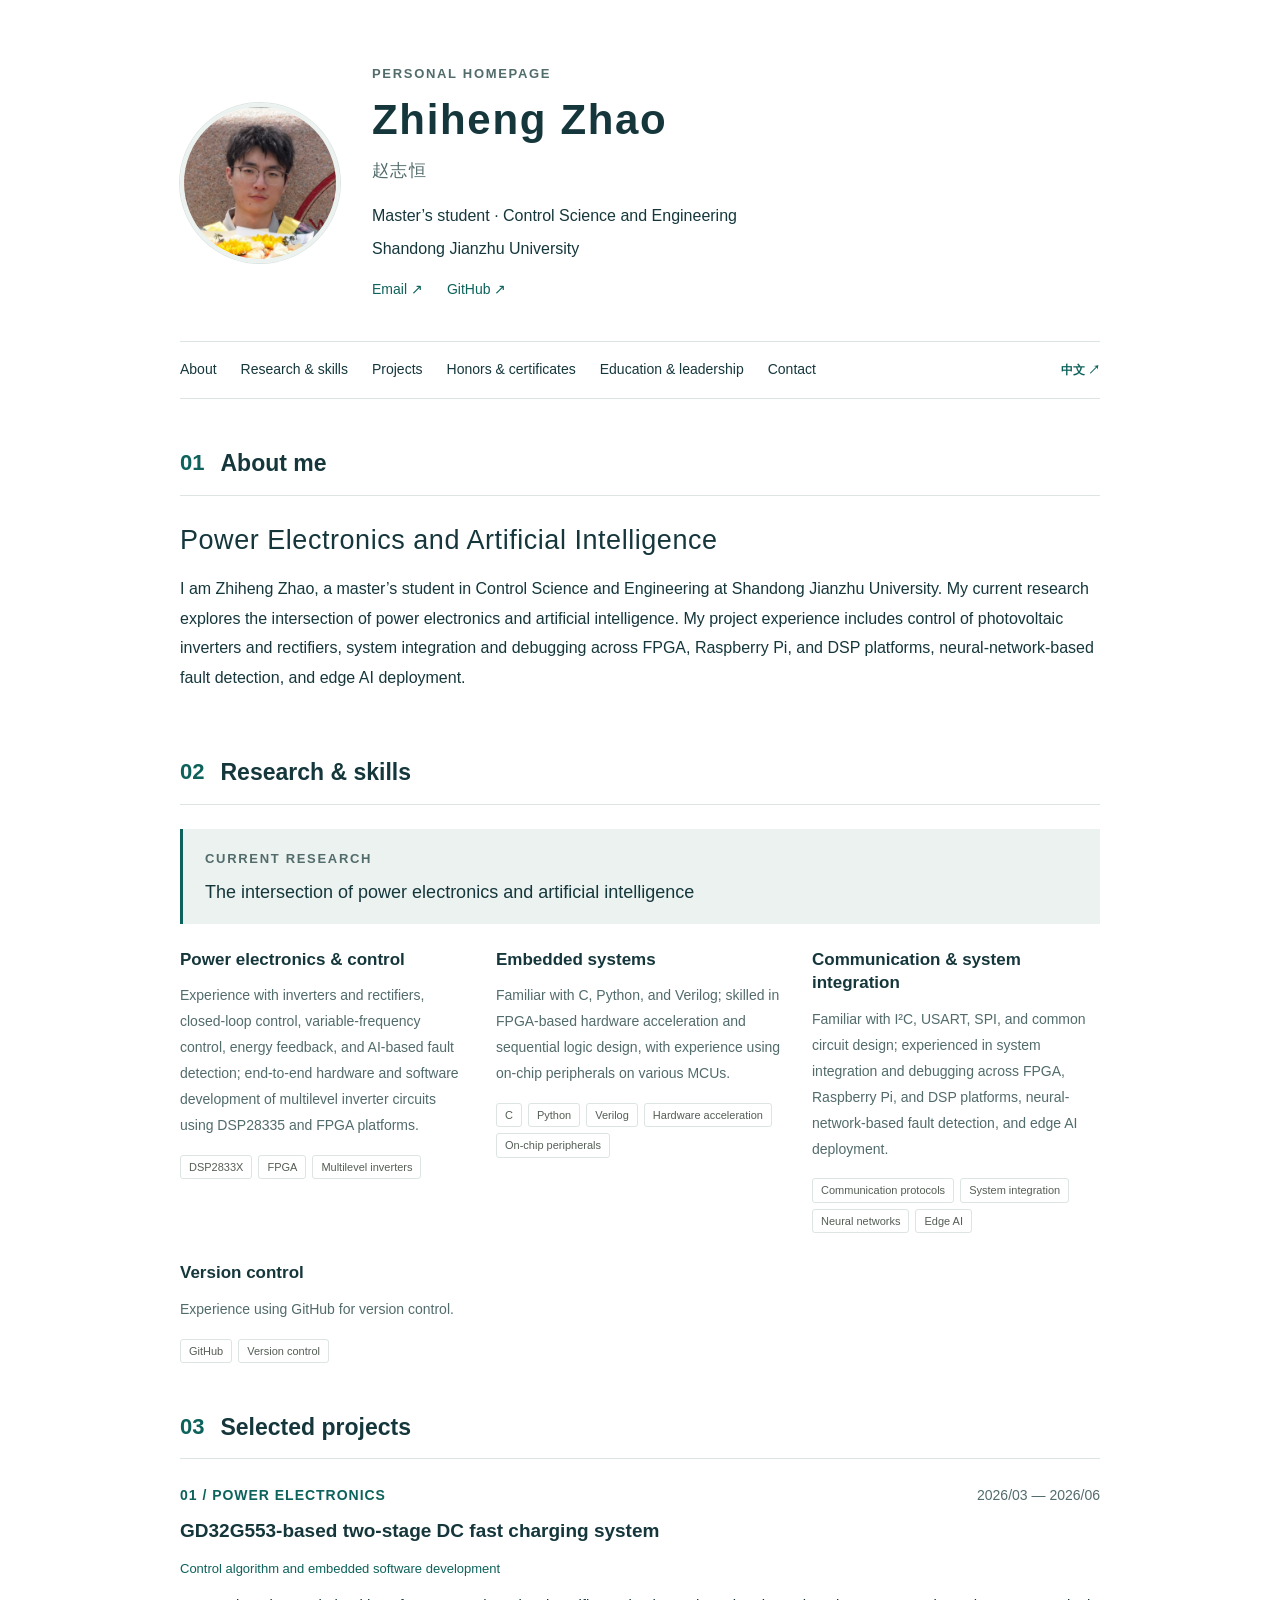
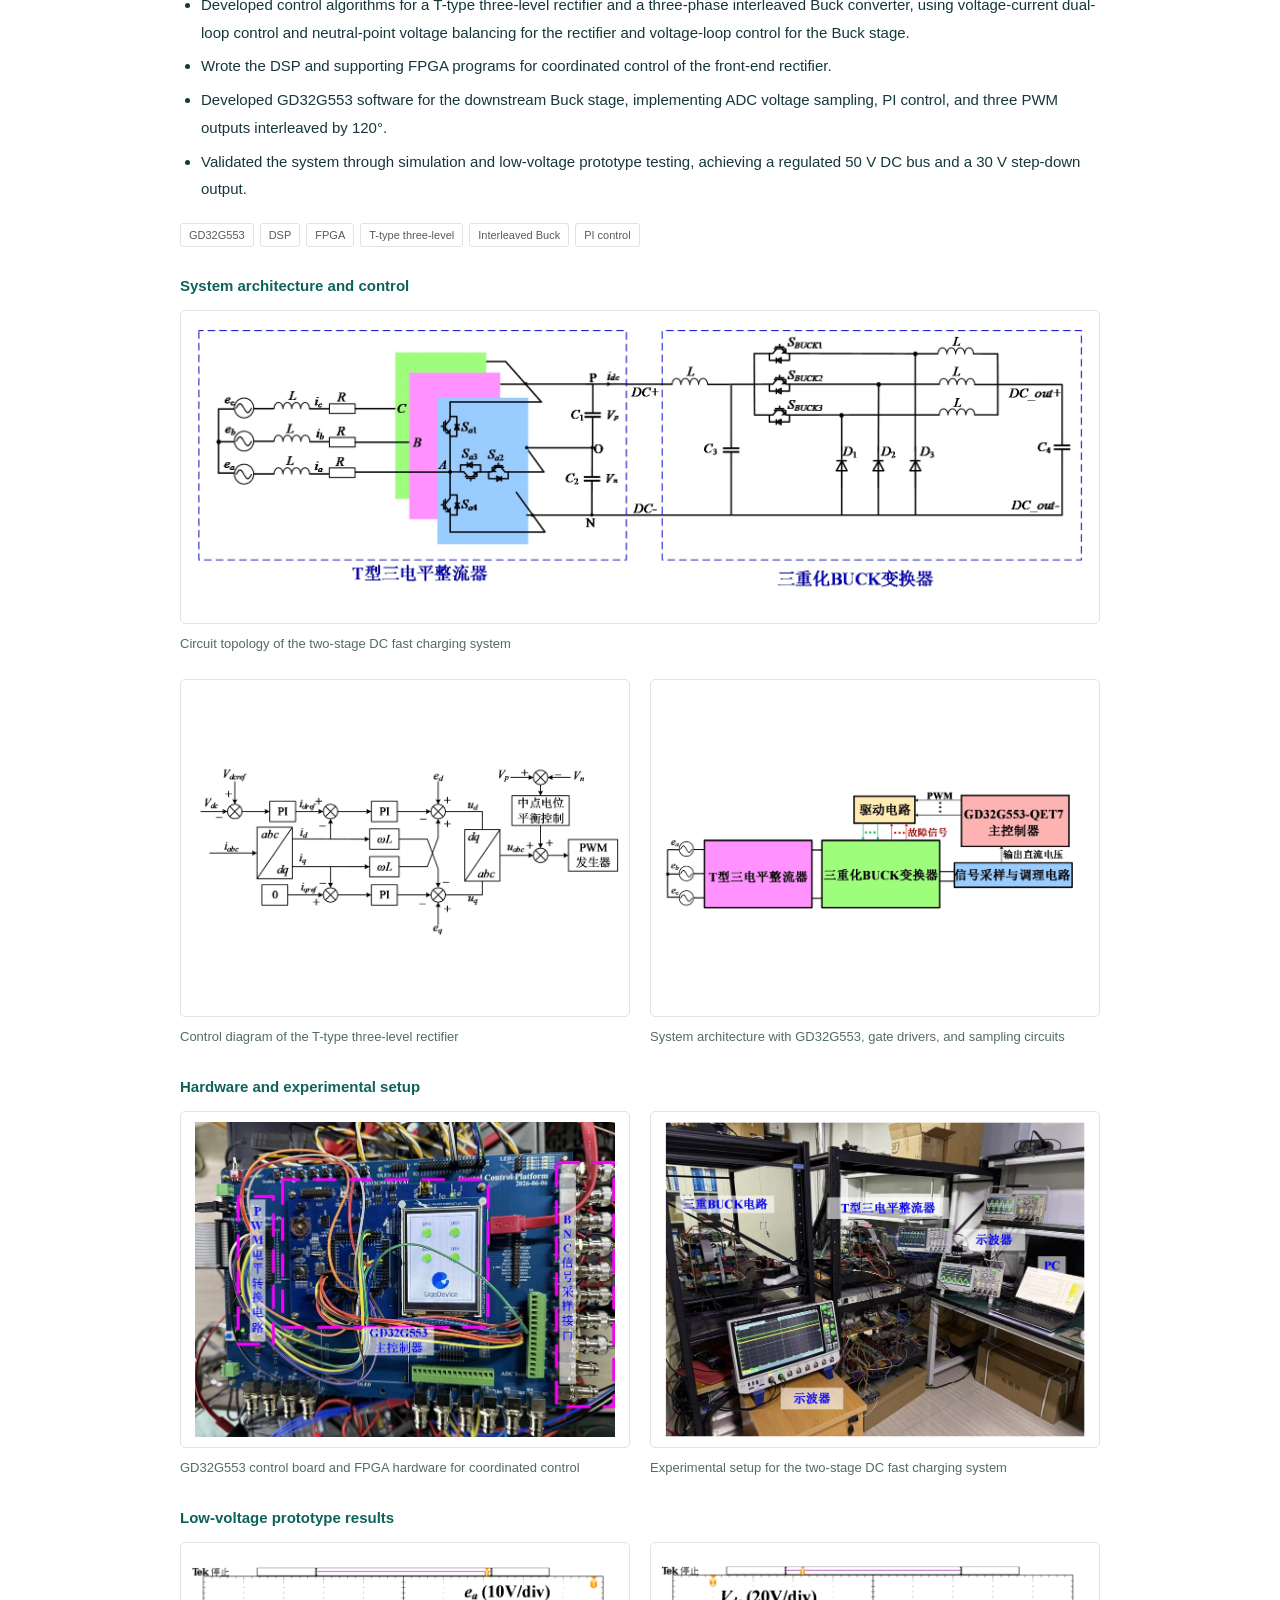
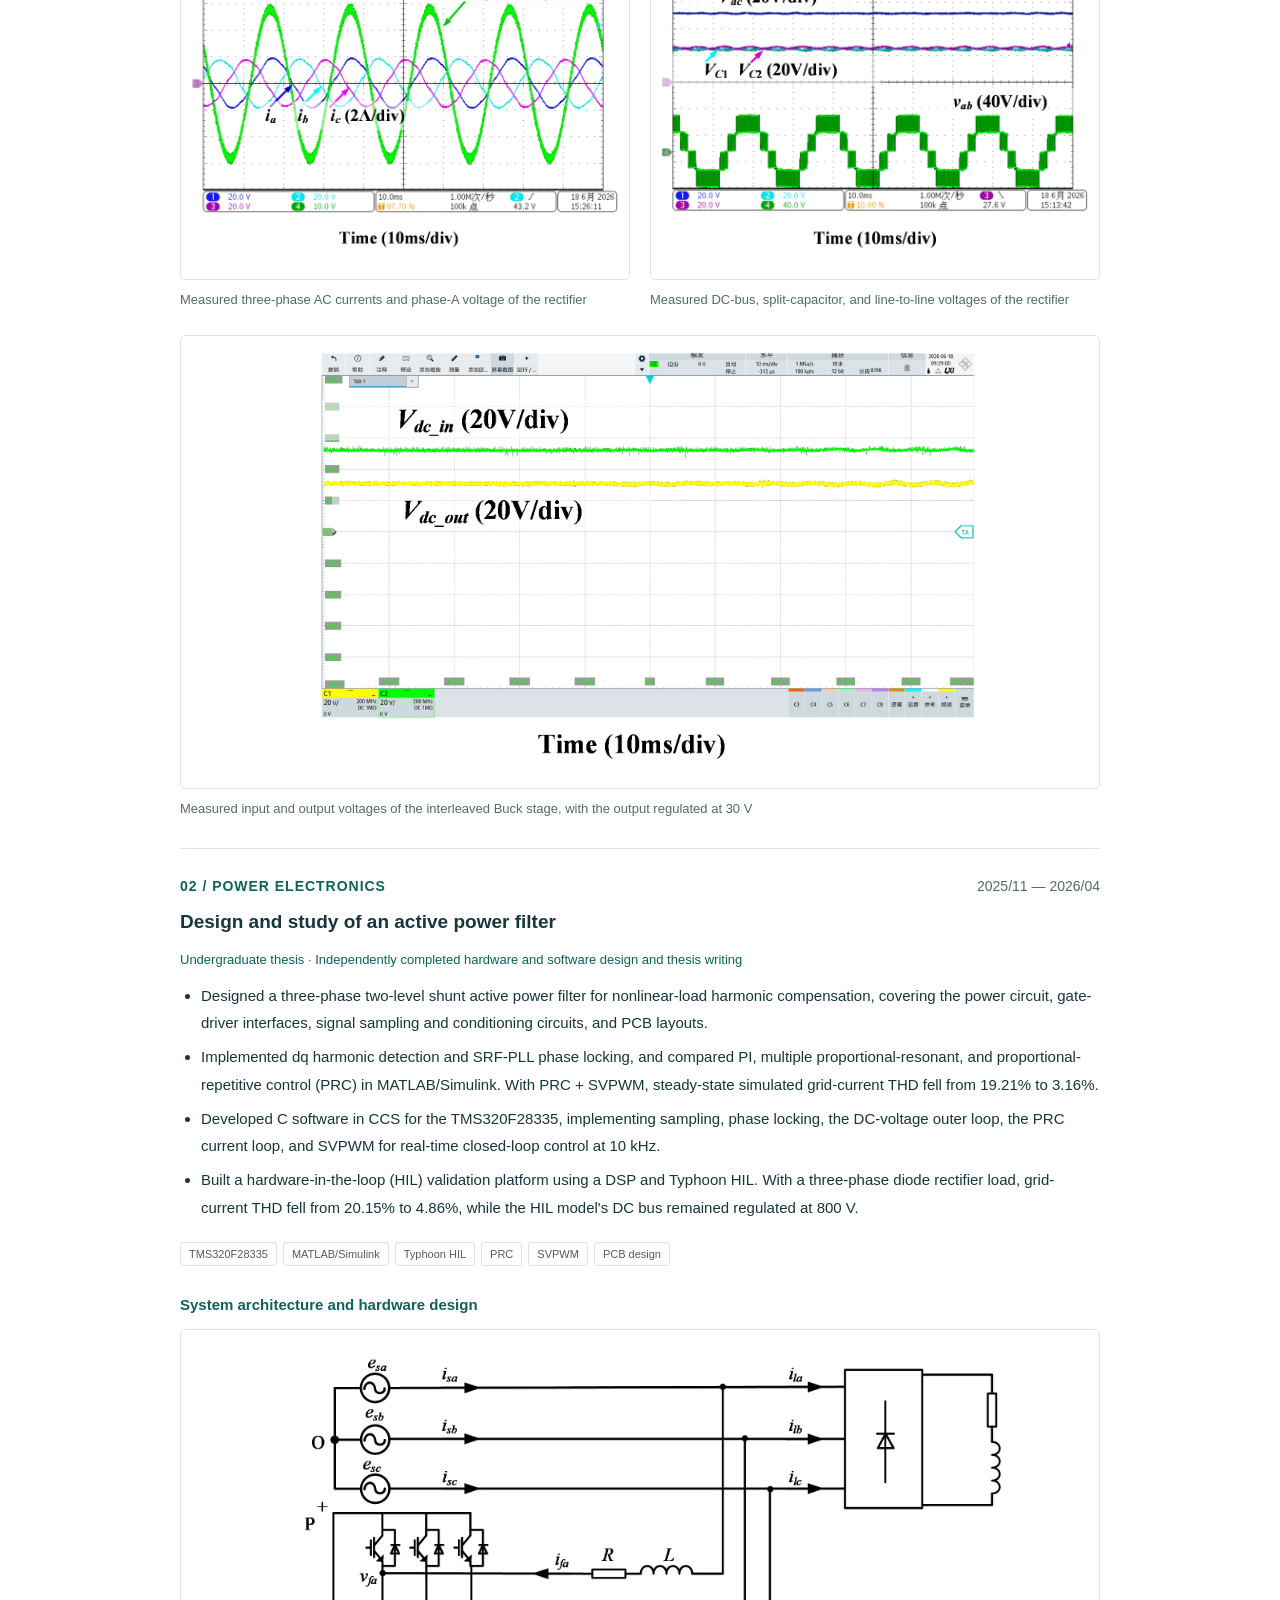
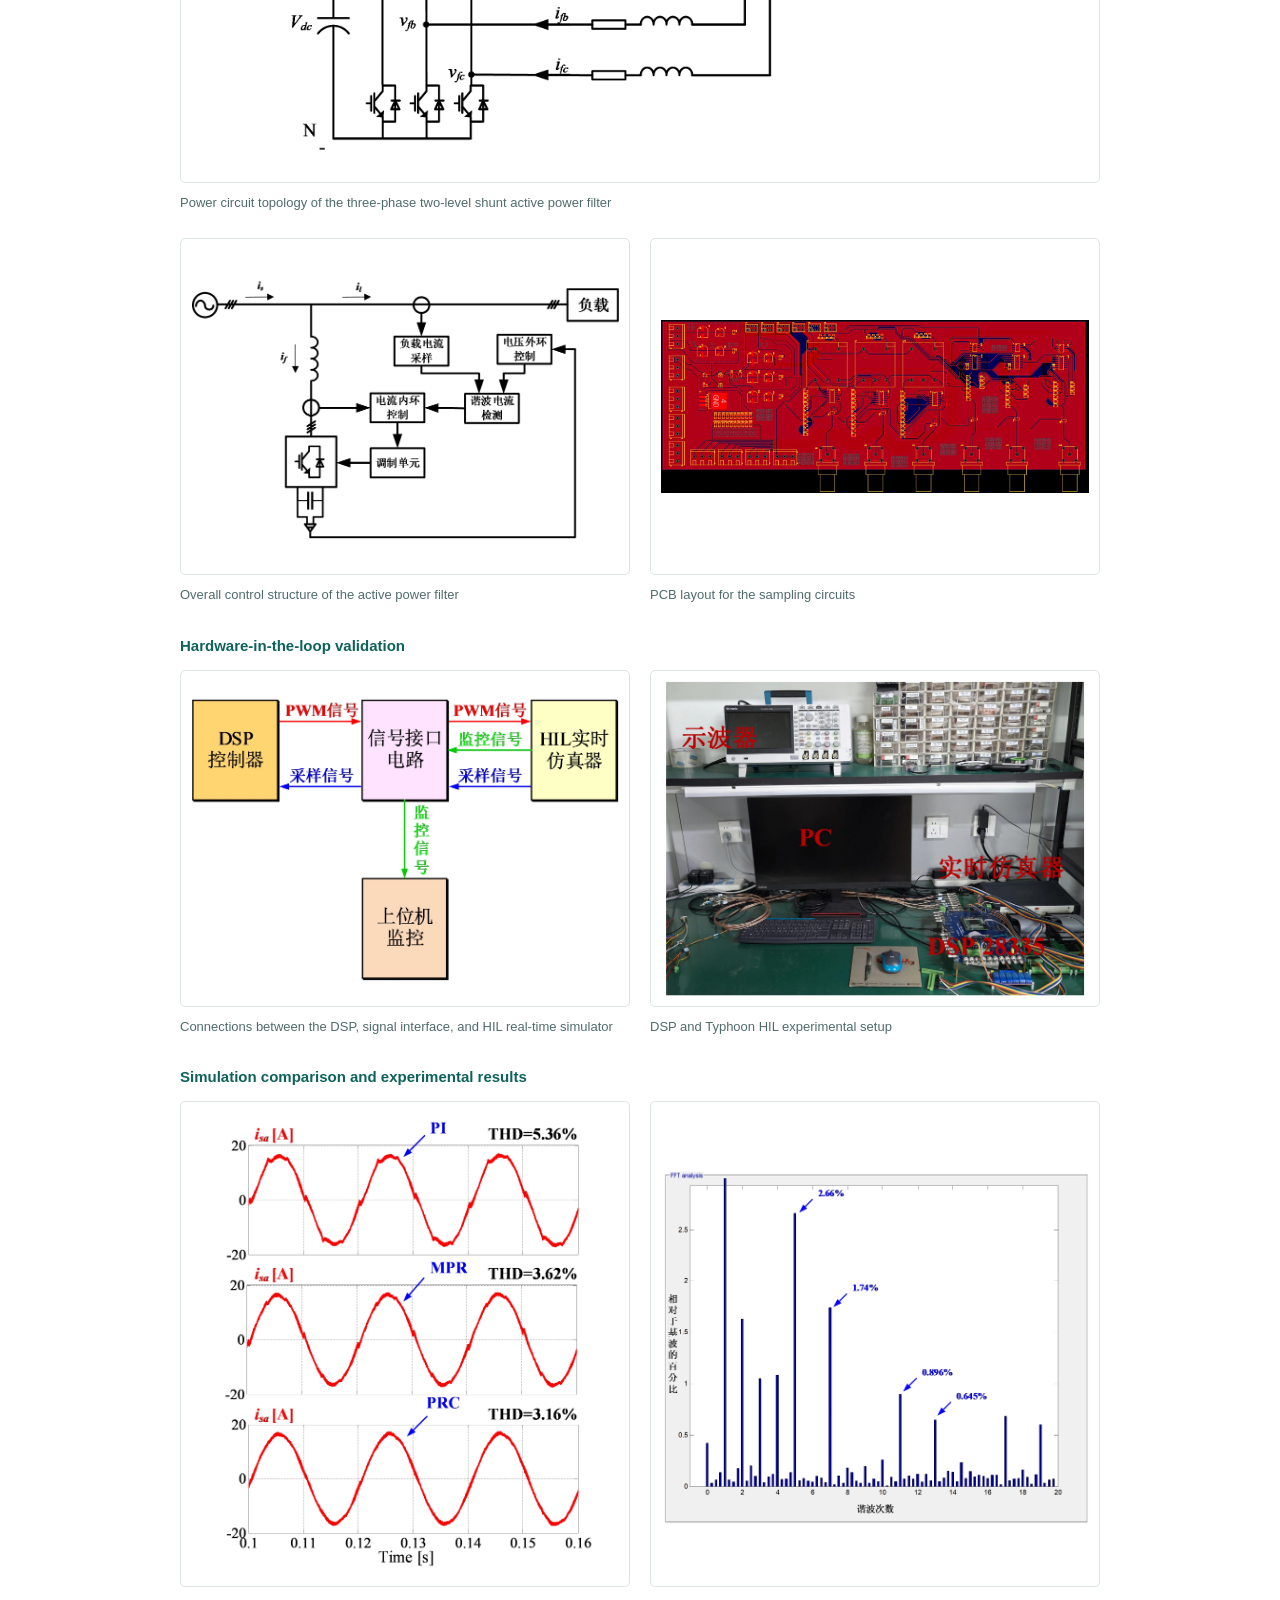
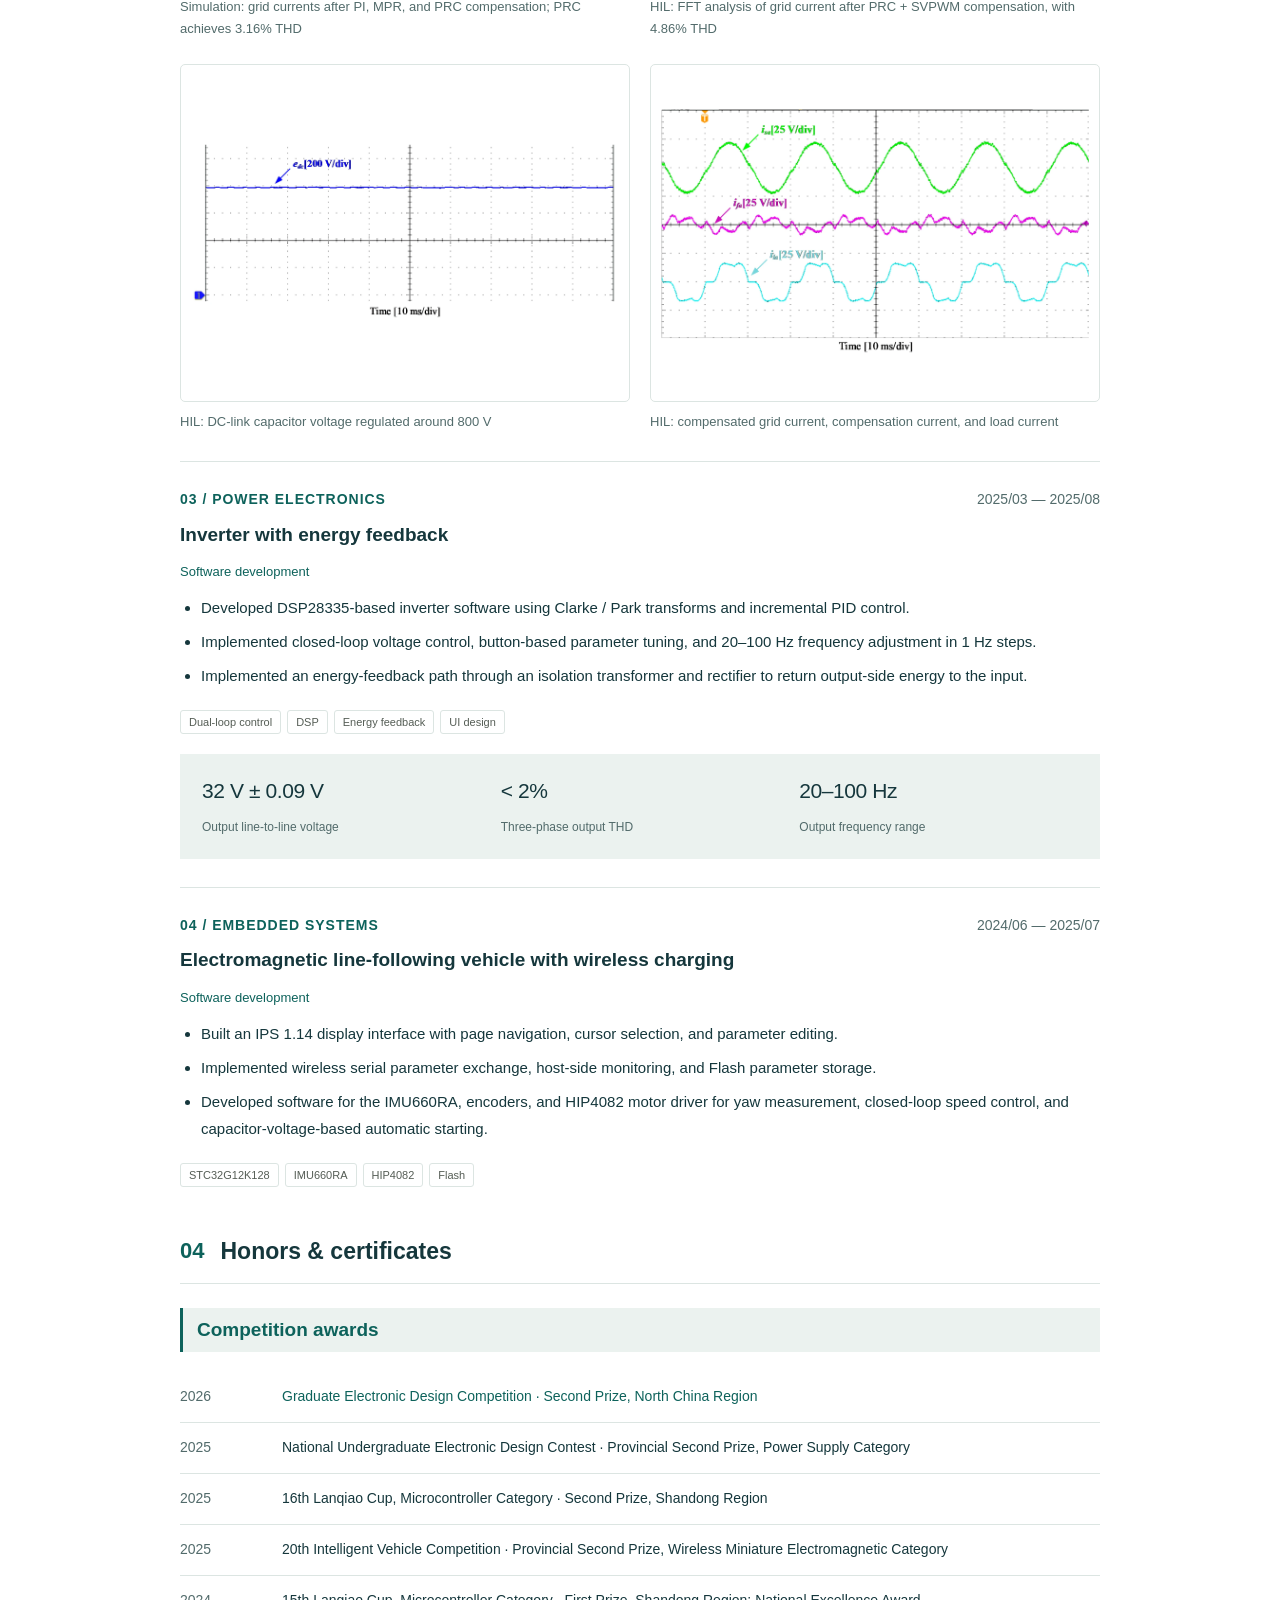
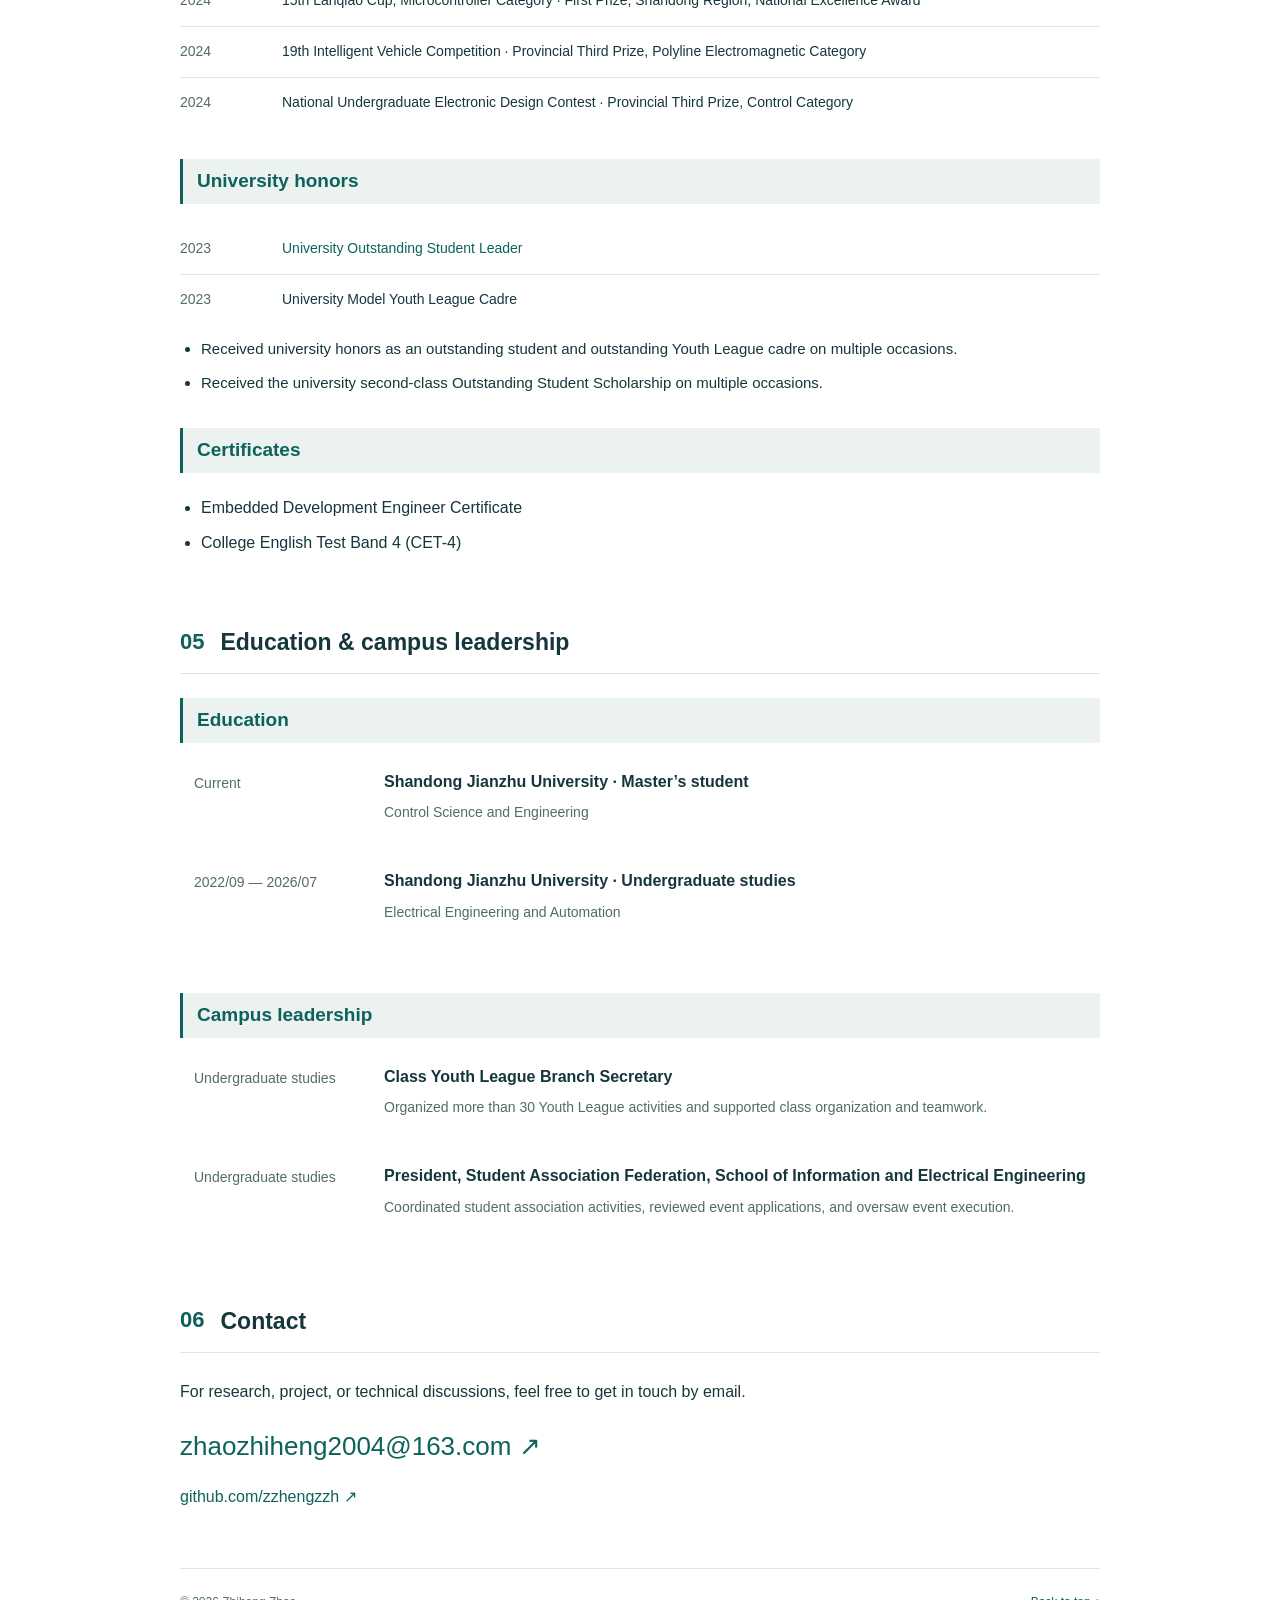
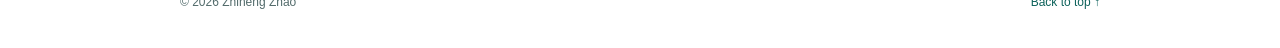
==== commit 2bea07f1: "加入图片" ====
--- a/en.html
+++ b/en.html
@@ -129,6 +129,65 @@
           <div class="tags">
             <span>GD32G553</span><span>DSP</span><span>FPGA</span><span>T-type three-level</span><span>Interleaved Buck</span><span>PI control</span>
           </div>
+          <div class="project-visuals">
+            <h4>System architecture and control</h4>
+            <div class="project-gallery">
+              <figure class="project-figure project-figure--wide">
+                <a href="images/projects/charger-topology.webp" target="_blank" rel="noopener" aria-label="View full-size image: Circuit topology of the two-stage DC fast charging system">
+                  <img src="images/projects/charger-topology.webp" alt="Circuit topology of the two-stage DC fast charging system" width="1800" height="568" loading="lazy" decoding="async" />
+                </a>
+                <figcaption>Circuit topology of the two-stage DC fast charging system</figcaption>
+              </figure>
+              <figure class="project-figure">
+                <a href="images/projects/charger-rectifier-control.webp" target="_blank" rel="noopener" aria-label="View full-size image: Control diagram of the T-type three-level rectifier">
+                  <img src="images/projects/charger-rectifier-control.webp" alt="Control diagram of the T-type three-level rectifier" width="1800" height="741" loading="lazy" decoding="async" />
+                </a>
+                <figcaption>Control diagram of the T-type three-level rectifier</figcaption>
+              </figure>
+              <figure class="project-figure">
+                <a href="images/projects/charger-system.webp" target="_blank" rel="noopener" aria-label="View full-size image: System architecture with GD32G553, gate drivers, and sampling circuits">
+                  <img src="images/projects/charger-system.webp" alt="System architecture with GD32G553, gate drivers, and sampling circuits" width="1800" height="511" loading="lazy" decoding="async" />
+                </a>
+                <figcaption>System architecture with GD32G553, gate drivers, and sampling circuits</figcaption>
+              </figure>
+            </div>
+            <h4 id="charger-hardware">Hardware and experimental setup</h4>
+            <div class="project-gallery">
+              <figure class="project-figure">
+                <a href="images/projects/charger-controller.webp" target="_blank" rel="noopener" aria-label="View full-size image: GD32G553 control board and FPGA hardware for coordinated control">
+                  <img src="images/projects/charger-controller.webp" alt="GD32G553 control board and FPGA hardware for coordinated control" width="859" height="645" loading="lazy" decoding="async" />
+                </a>
+                <figcaption>GD32G553 control board and FPGA hardware for coordinated control</figcaption>
+              </figure>
+              <figure class="project-figure">
+                <a href="images/projects/charger-test-bench.webp" target="_blank" rel="noopener" aria-label="View full-size image: Experimental setup for the two-stage DC fast charging system">
+                  <img src="images/projects/charger-test-bench.webp" alt="Experimental setup for the two-stage DC fast charging system" width="1800" height="1351" loading="lazy" decoding="async" />
+                </a>
+                <figcaption>Experimental setup for the two-stage DC fast charging system</figcaption>
+              </figure>
+            </div>
+            <h4>Low-voltage prototype results</h4>
+            <div class="project-gallery">
+              <figure class="project-figure">
+                <a href="images/projects/charger-ac-waveforms.webp" target="_blank" rel="noopener" aria-label="View full-size image: Measured three-phase AC currents and phase-A voltage of the rectifier">
+                  <img src="images/projects/charger-ac-waveforms.webp" alt="Measured three-phase AC currents and phase-A voltage of the rectifier" width="1800" height="1210" loading="lazy" decoding="async" />
+                </a>
+                <figcaption>Measured three-phase AC currents and phase-A voltage of the rectifier</figcaption>
+              </figure>
+              <figure class="project-figure">
+                <a href="images/projects/charger-dc-waveforms.webp" target="_blank" rel="noopener" aria-label="View full-size image: Measured DC-bus, split-capacitor, and line-to-line voltages of the rectifier">
+                  <img src="images/projects/charger-dc-waveforms.webp" alt="Measured DC-bus, split-capacitor, and line-to-line voltages of the rectifier" width="1800" height="1223" loading="lazy" decoding="async" />
+                </a>
+                <figcaption>Measured DC-bus, split-capacitor, and line-to-line voltages of the rectifier</figcaption>
+              </figure>
+              <figure class="project-figure project-figure--wide">
+                <a href="images/projects/charger-buck-waveforms.webp" target="_blank" rel="noopener" aria-label="View full-size image: Measured input and output voltages of the interleaved Buck stage, with the output regulated at 30 V">
+                  <img src="images/projects/charger-buck-waveforms.webp" alt="Measured input and output voltages of the interleaved Buck stage, with the output regulated at 30 V" width="1800" height="1127" loading="lazy" decoding="async" />
+                </a>
+                <figcaption>Measured input and output voltages of the interleaved Buck stage, with the output regulated at 30 V</figcaption>
+              </figure>
+            </div>
+          </div>
         </article>
         <article class="project">
           <div class="project-top">
@@ -145,6 +204,71 @@
           </ul>
           <div class="tags">
             <span>TMS320F28335</span><span>MATLAB/Simulink</span><span>Typhoon HIL</span><span>PRC</span><span>SVPWM</span><span>PCB design</span>
+          </div>
+          <div class="project-visuals">
+            <h4>System architecture and hardware design</h4>
+            <div class="project-gallery">
+              <figure class="project-figure project-figure--wide">
+                <a href="images/projects/apf-topology.webp" target="_blank" rel="noopener" aria-label="View full-size image: Power circuit topology of the three-phase two-level shunt active power filter">
+                  <img src="images/projects/apf-topology.webp" alt="Power circuit topology of the three-phase two-level shunt active power filter" width="1800" height="1048" loading="lazy" decoding="async" />
+                </a>
+                <figcaption>Power circuit topology of the three-phase two-level shunt active power filter</figcaption>
+              </figure>
+              <figure class="project-figure">
+                <a href="images/projects/apf-control.webp" target="_blank" rel="noopener" aria-label="View full-size image: Overall control structure of the active power filter">
+                  <img src="images/projects/apf-control.webp" alt="Overall control structure of the active power filter" width="1800" height="1110" loading="lazy" decoding="async" />
+                </a>
+                <figcaption>Overall control structure of the active power filter</figcaption>
+              </figure>
+              <figure class="project-figure">
+                <a href="images/projects/apf-sampling-pcb.webp" target="_blank" rel="noopener" aria-label="View full-size image: PCB layout for the sampling circuits">
+                  <img src="images/projects/apf-sampling-pcb.webp" alt="PCB layout for the sampling circuits" width="1294" height="524" loading="lazy" decoding="async" />
+                </a>
+                <figcaption>PCB layout for the sampling circuits</figcaption>
+              </figure>
+            </div>
+            <h4 id="apf-hil">Hardware-in-the-loop validation</h4>
+            <div class="project-gallery">
+              <figure class="project-figure">
+                <a href="images/projects/apf-hil-architecture.webp" target="_blank" rel="noopener" aria-label="View full-size image: Connections between the DSP, signal interface, and HIL real-time simulator">
+                  <img src="images/projects/apf-hil-architecture.webp" alt="Connections between the DSP, signal interface, and HIL real-time simulator" width="1800" height="1197" loading="lazy" decoding="async" />
+                </a>
+                <figcaption>Connections between the DSP, signal interface, and HIL real-time simulator</figcaption>
+              </figure>
+              <figure class="project-figure">
+                <a href="images/projects/apf-hil-bench.webp" target="_blank" rel="noopener" aria-label="View full-size image: DSP and Typhoon HIL experimental setup">
+                  <img src="images/projects/apf-hil-bench.webp" alt="DSP and Typhoon HIL experimental setup" width="1800" height="1353" loading="lazy" decoding="async" />
+                </a>
+                <figcaption>DSP and Typhoon HIL experimental setup</figcaption>
+              </figure>
+            </div>
+            <h4>Simulation comparison and experimental results</h4>
+            <div class="project-gallery">
+              <figure class="project-figure project-figure--tall">
+                <a href="images/projects/apf-simulation-comparison.webp" target="_blank" rel="noopener" aria-label="View full-size image: Simulation: grid currents after PI, MPR, and PRC compensation; PRC achieves 3.16% THD">
+                  <img src="images/projects/apf-simulation-comparison.webp" alt="Simulation: grid currents after PI, MPR, and PRC compensation; PRC achieves 3.16% THD" width="1800" height="1935" loading="lazy" decoding="async" />
+                </a>
+                <figcaption>Simulation: grid currents after PI, MPR, and PRC compensation; PRC achieves 3.16% THD</figcaption>
+              </figure>
+              <figure class="project-figure project-figure--tall">
+                <a href="images/projects/apf-hil-spectrum.webp" target="_blank" rel="noopener" aria-label="View full-size image: HIL: FFT analysis of grid current after PRC + SVPWM compensation, with 4.86% THD">
+                  <img src="images/projects/apf-hil-spectrum.webp" alt="HIL: FFT analysis of grid current after PRC + SVPWM compensation, with 4.86% THD" width="1800" height="1518" loading="lazy" decoding="async" />
+                </a>
+                <figcaption>HIL: FFT analysis of grid current after PRC + SVPWM compensation, with 4.86% THD</figcaption>
+              </figure>
+              <figure class="project-figure">
+                <a href="images/projects/apf-hil-dc-voltage.webp" target="_blank" rel="noopener" aria-label="View full-size image: HIL: DC-link capacitor voltage regulated around 800 V">
+                  <img src="images/projects/apf-hil-dc-voltage.webp" alt="HIL: DC-link capacitor voltage regulated around 800 V" width="1800" height="746" loading="lazy" decoding="async" />
+                </a>
+                <figcaption>HIL: DC-link capacitor voltage regulated around 800 V</figcaption>
+              </figure>
+              <figure class="project-figure">
+                <a href="images/projects/apf-hil-currents.webp" target="_blank" rel="noopener" aria-label="View full-size image: HIL: compensated grid current, compensation current, and load current">
+                  <img src="images/projects/apf-hil-currents.webp" alt="HIL: compensated grid current, compensation current, and load current" width="1800" height="1045" loading="lazy" decoding="async" />
+                </a>
+                <figcaption>HIL: compensated grid current, compensation current, and load current</figcaption>
+              </figure>
+            </div>
           </div>
         </article>
         <article class="project">
--- a/styles.css
+++ b/styles.css
@@ -7,3 +7,6 @@
 .subheading{font-size:19px;font-weight:650;margin:32px 0 20px;padding:9px 14px;border-left:3px solid var(--accent);background:var(--wash);color:var(--accent)}.section-heading+.subheading{margin-top:0}.project-top .eyebrow{color:var(--accent);font-size:14px;letter-spacing:.07em}.education .date{white-space:normal}.awards+ul:not(.awards){font-size:15px}.identity{min-width:0}
 
 @media(max-width:700px){.navigation nav{display:grid;grid-template-columns:repeat(3,minmax(0,1fr));gap:0 10px}.navigation nav a{font-size:12px;line-height:1.5;padding:6px 0}.navigation .language{align-self:flex-start;padding-top:8px}}
+
+.project-visuals{margin-top:28px}.project-visuals h4{margin:28px 0 14px;font-size:15px;font-weight:600;color:var(--accent)}.project-gallery{display:grid;grid-template-columns:repeat(2,minmax(0,1fr));gap:24px 20px;align-items:start}.project-figure{margin:0;min-width:0}.project-figure a{display:flex;align-items:center;justify-content:center;aspect-ratio:4/3;padding:10px;border:1px solid var(--line);border-radius:5px;background:#fff;overflow:hidden;cursor:zoom-in;transition:border-color .2s}.project-figure a:hover{border-color:var(--accent)}.project-figure img{display:block;width:100%;height:100%;object-fit:contain}.project-figure figcaption{margin-top:9px;font-size:13px;line-height:1.7;color:var(--muted)}.project-figure--wide{grid-column:1/-1}.project-figure--wide a{aspect-ratio:auto;padding:16px}.project-figure--wide img{height:auto;max-height:420px}.project-figure--tall a{aspect-ratio:1/1.08}
+@media(max-width:700px){.project-gallery{grid-template-columns:1fr;gap:22px}.project-visuals{margin-top:24px}.project-figure a{aspect-ratio:auto}.project-figure img{height:auto}.project-figure--wide a{padding:8px}.project-figure figcaption{font-size:12px}}
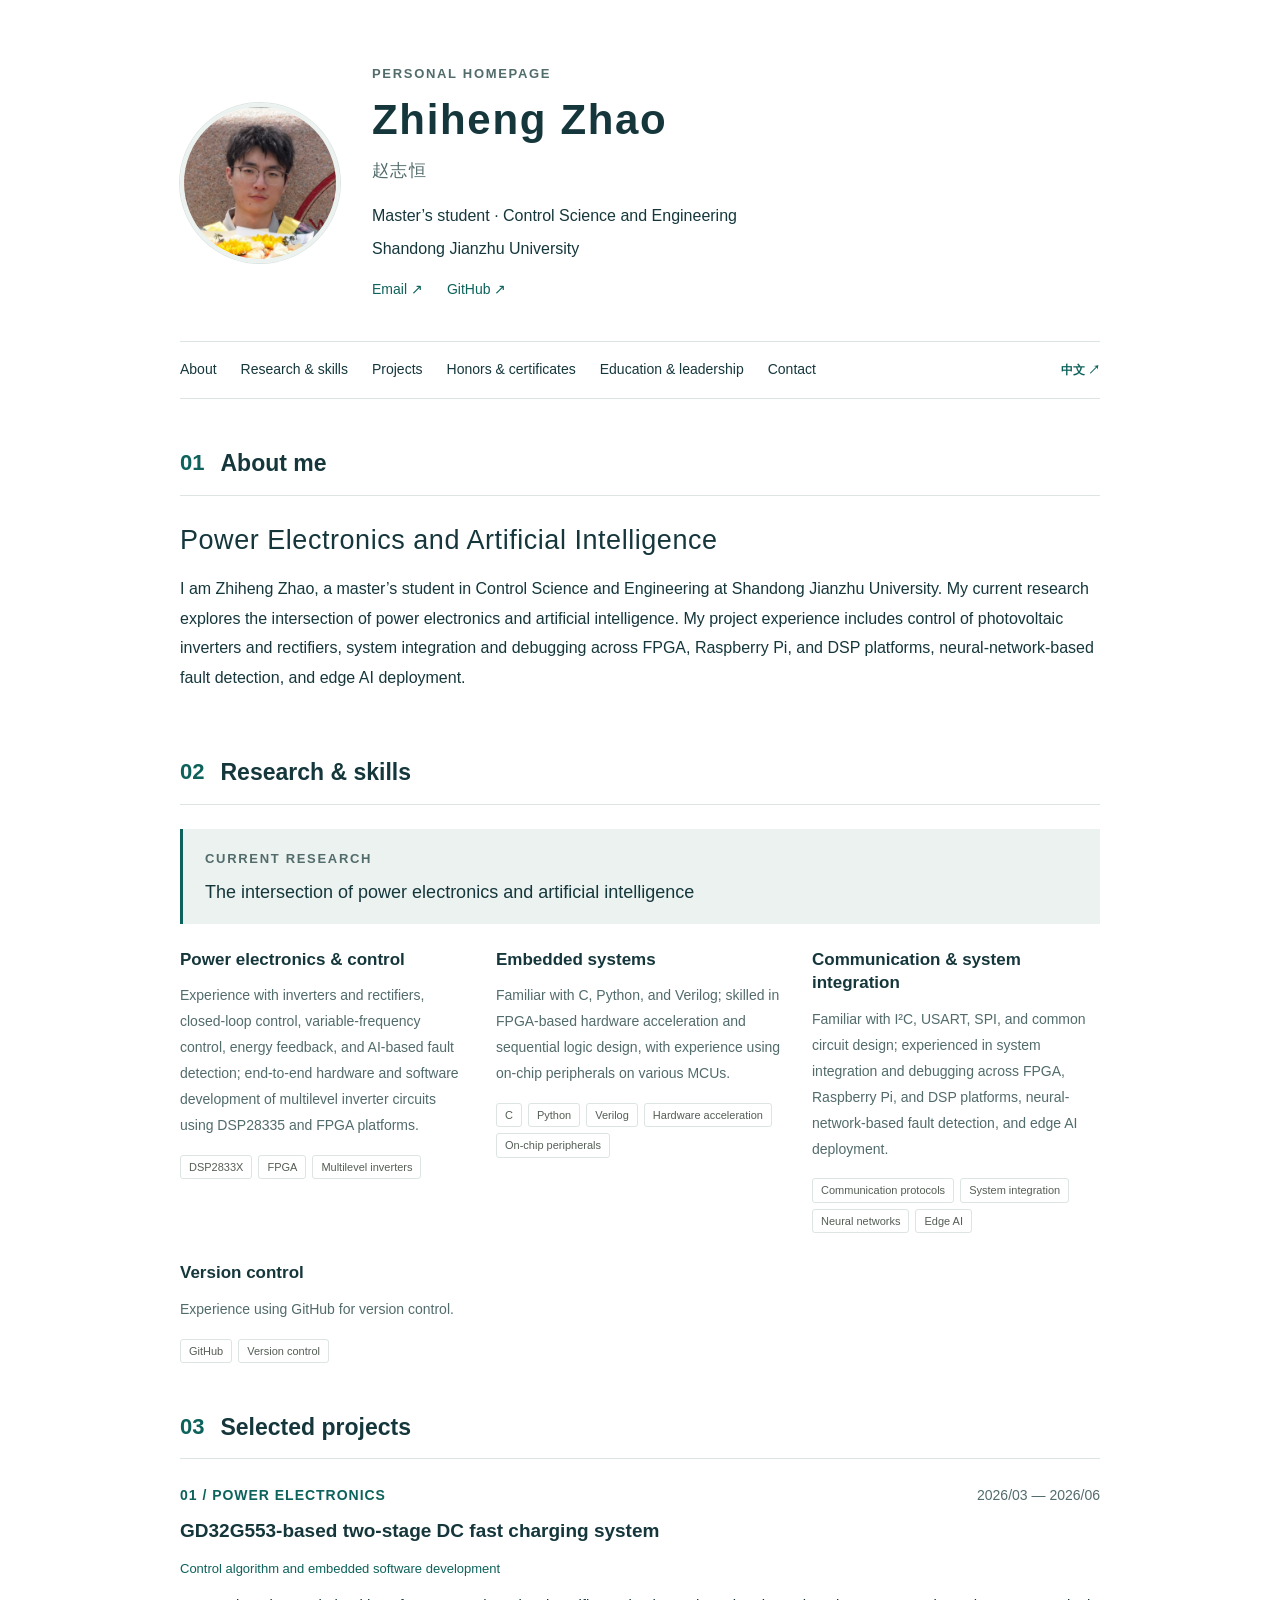
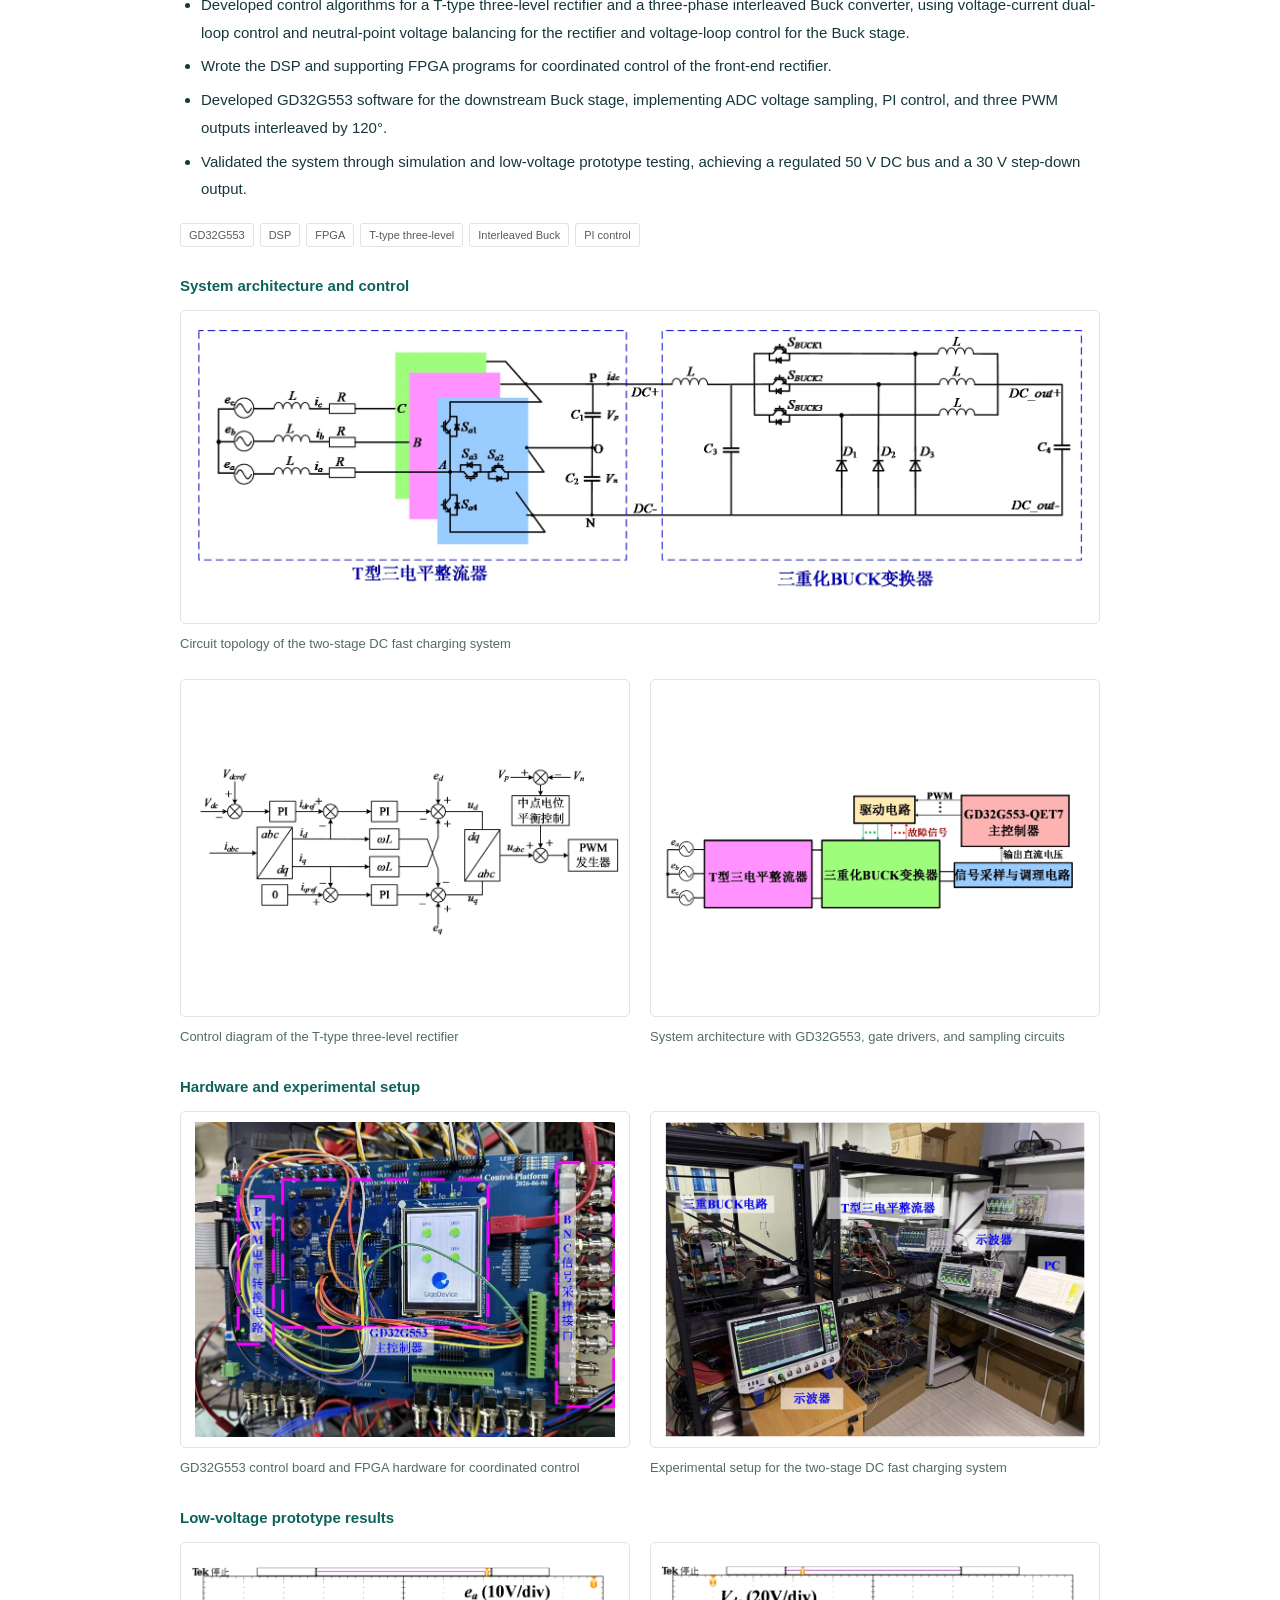
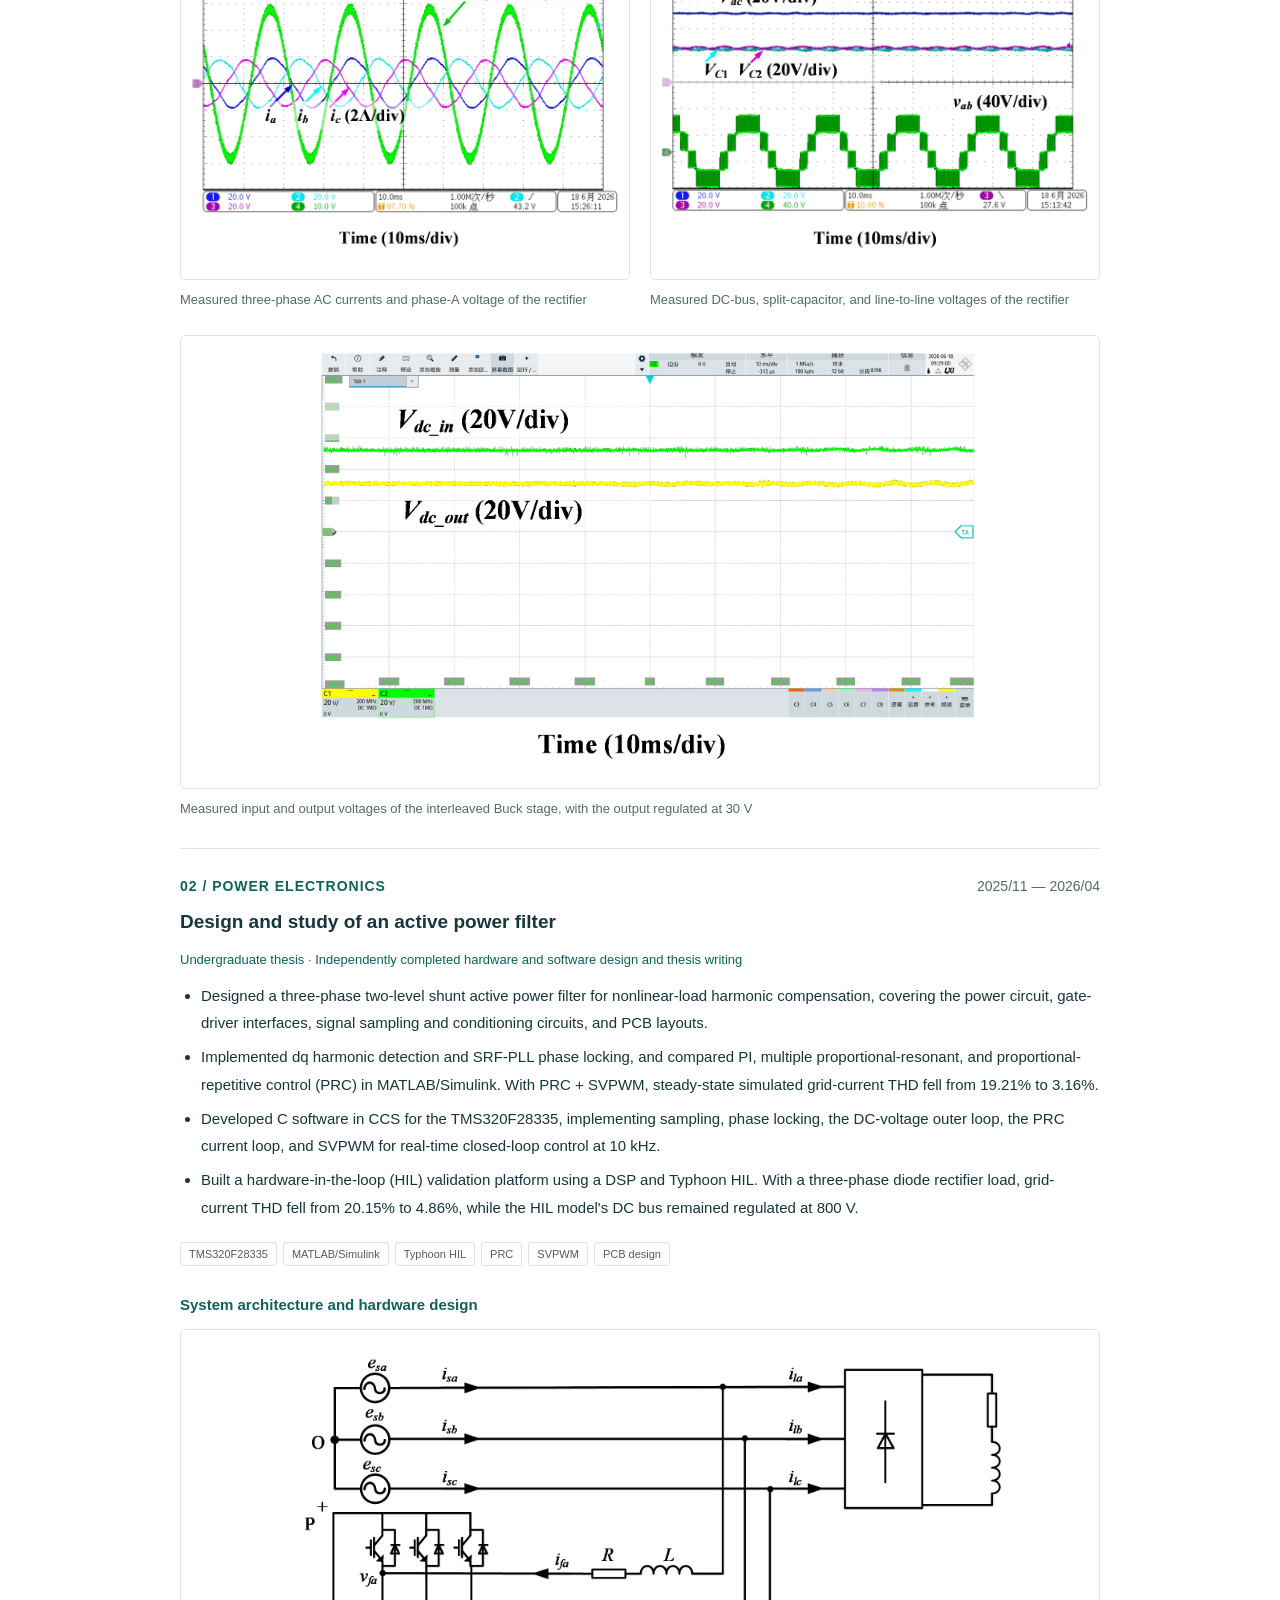
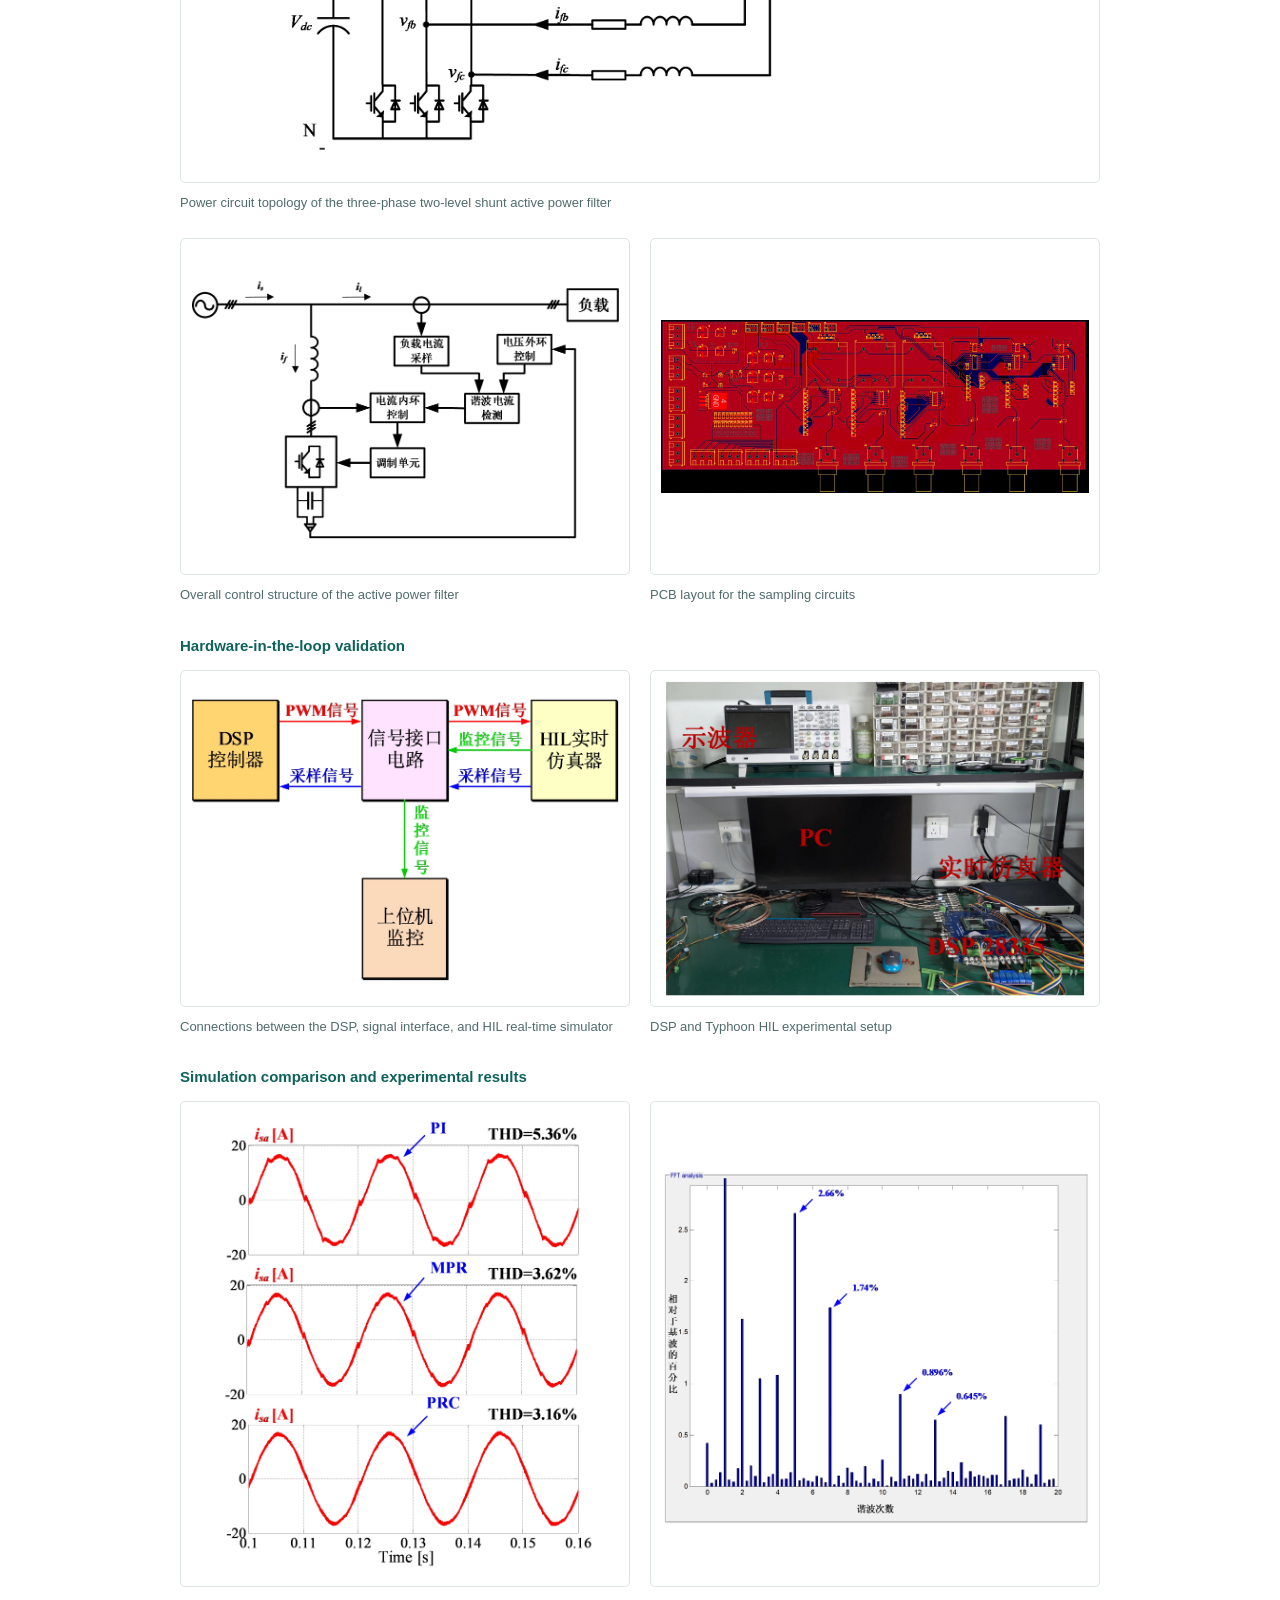
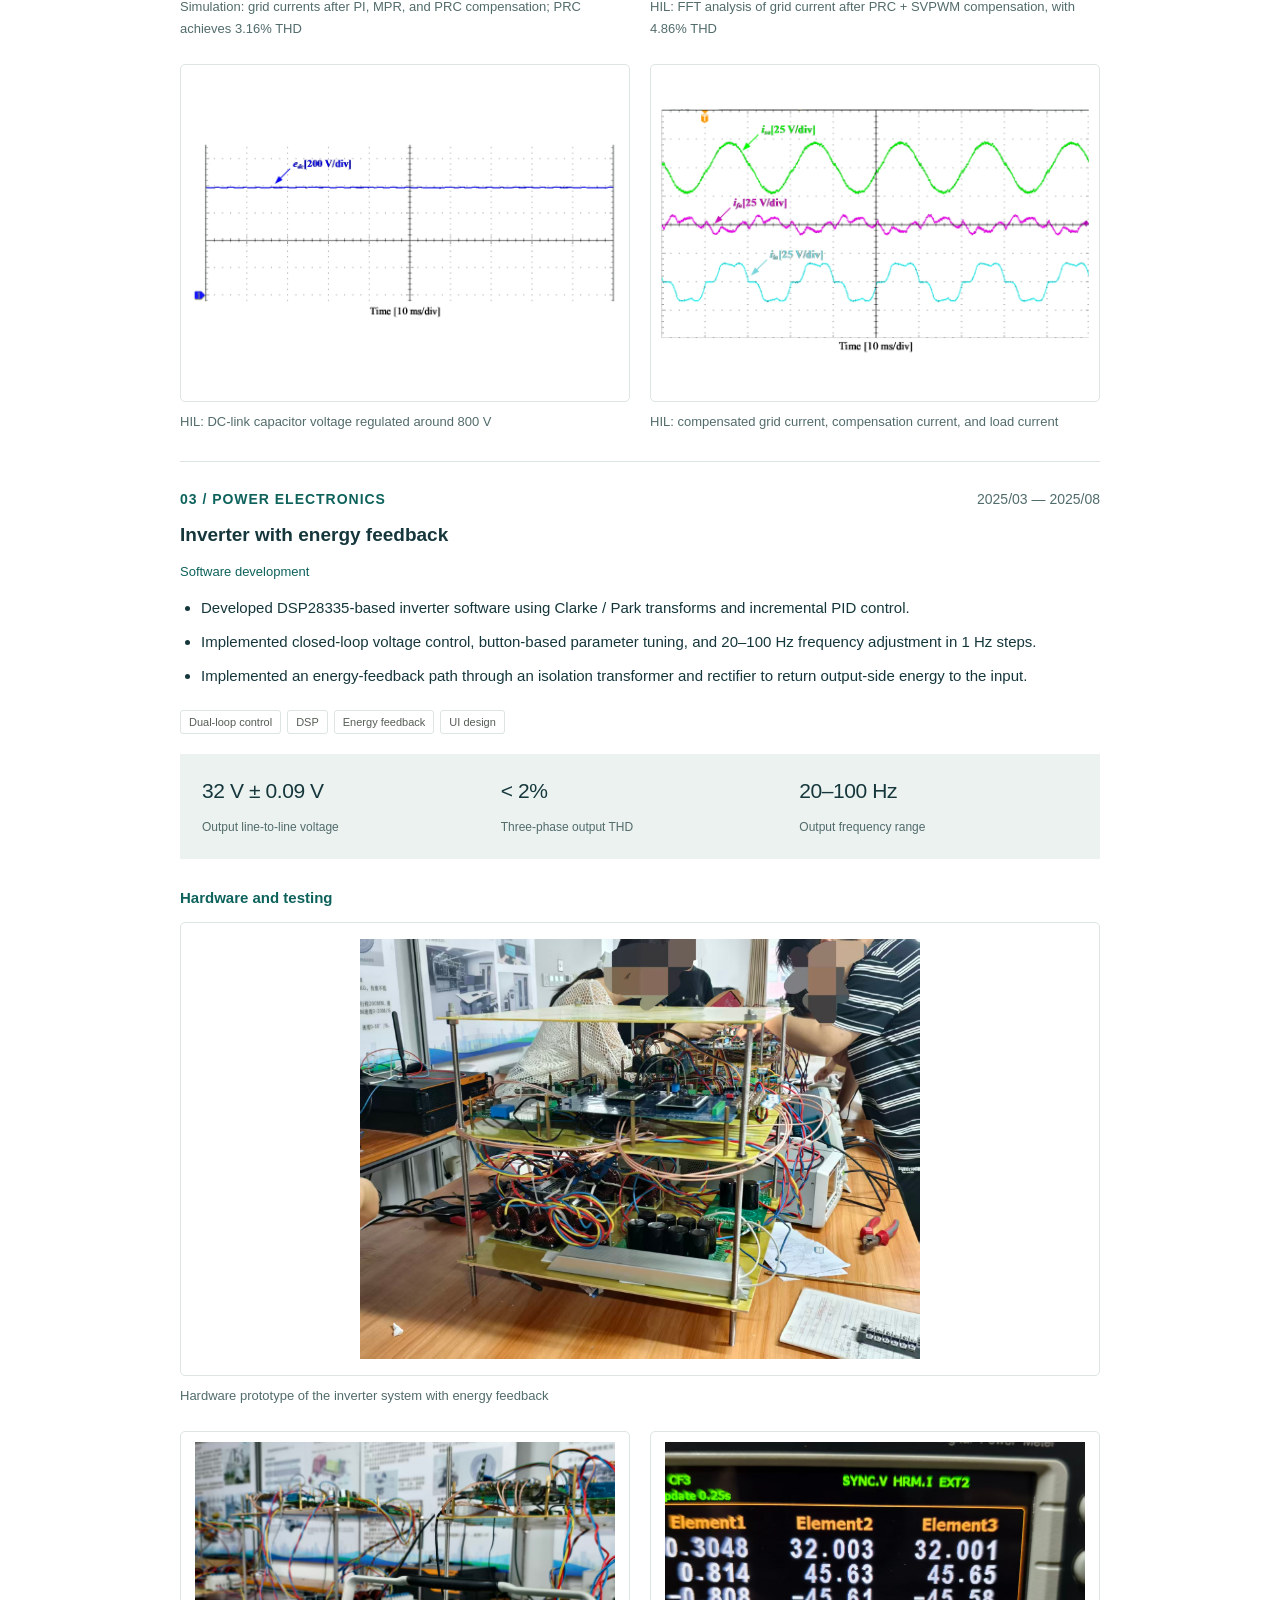
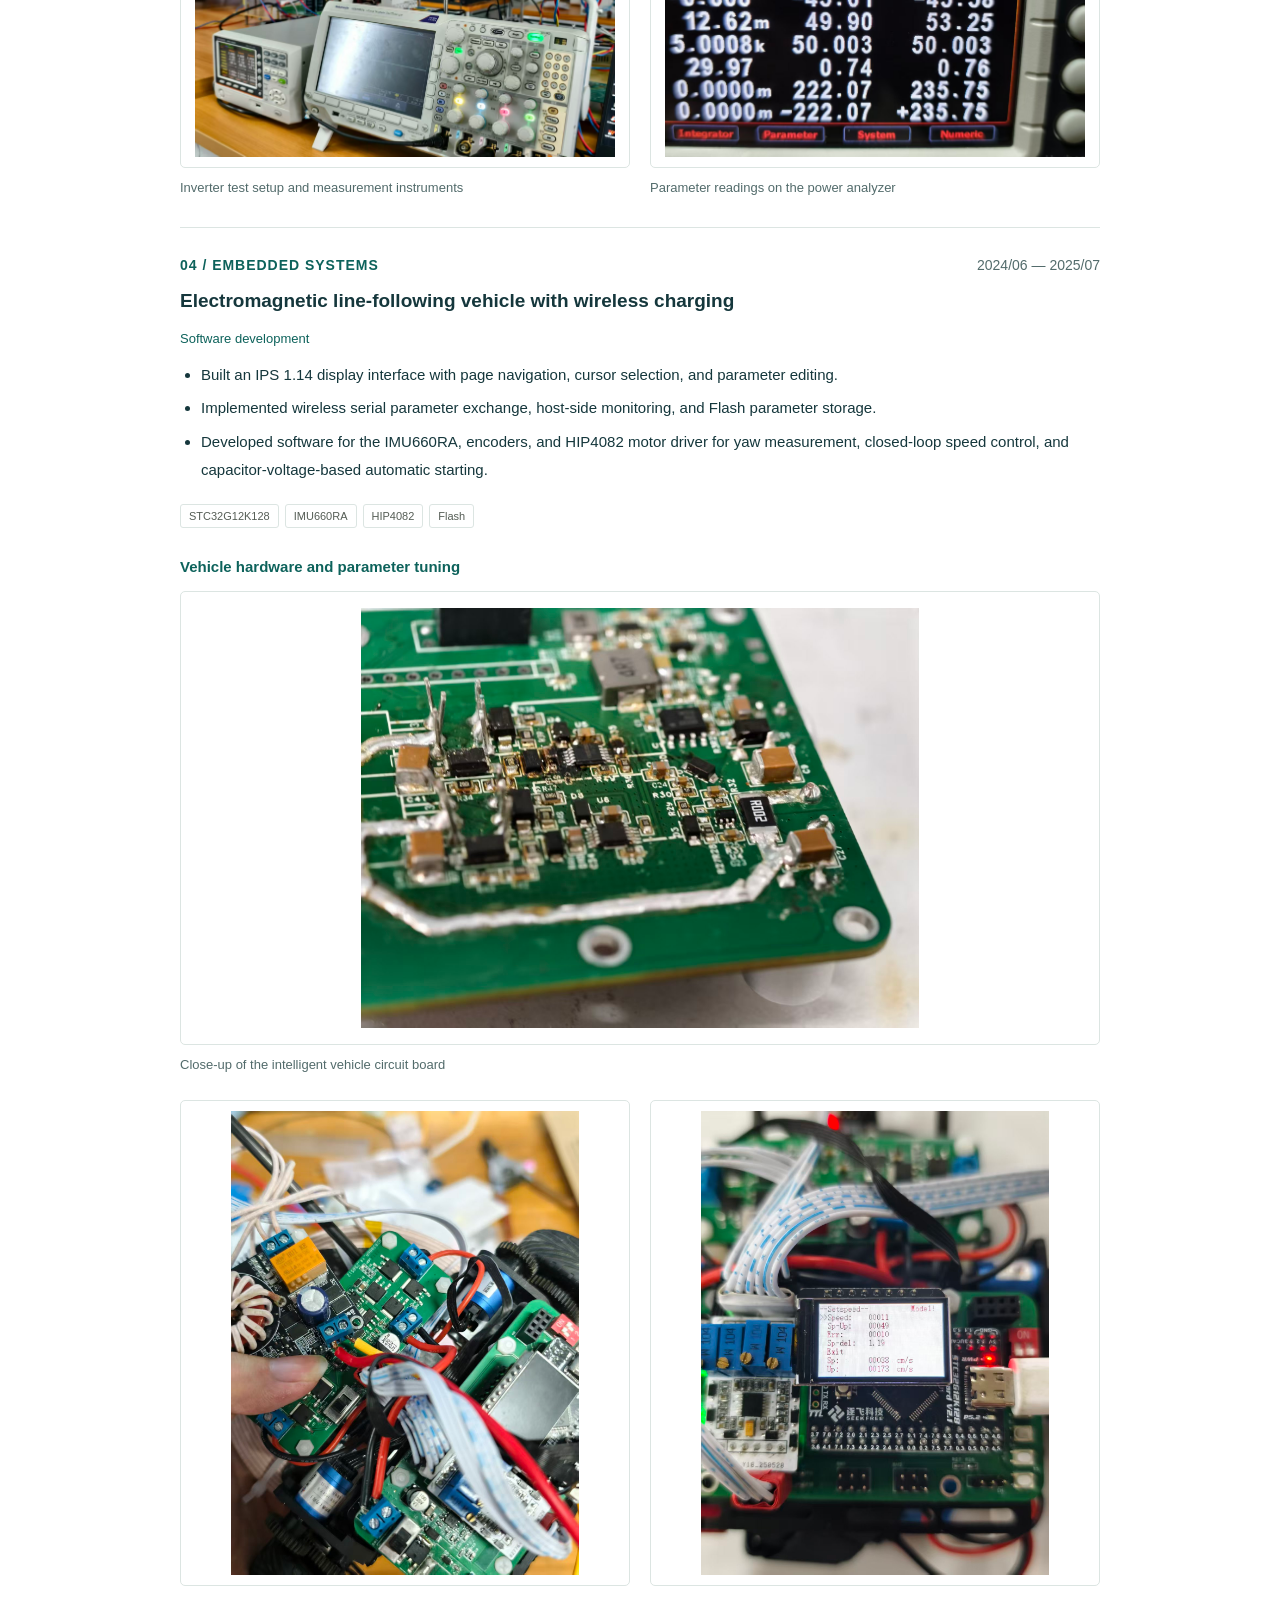
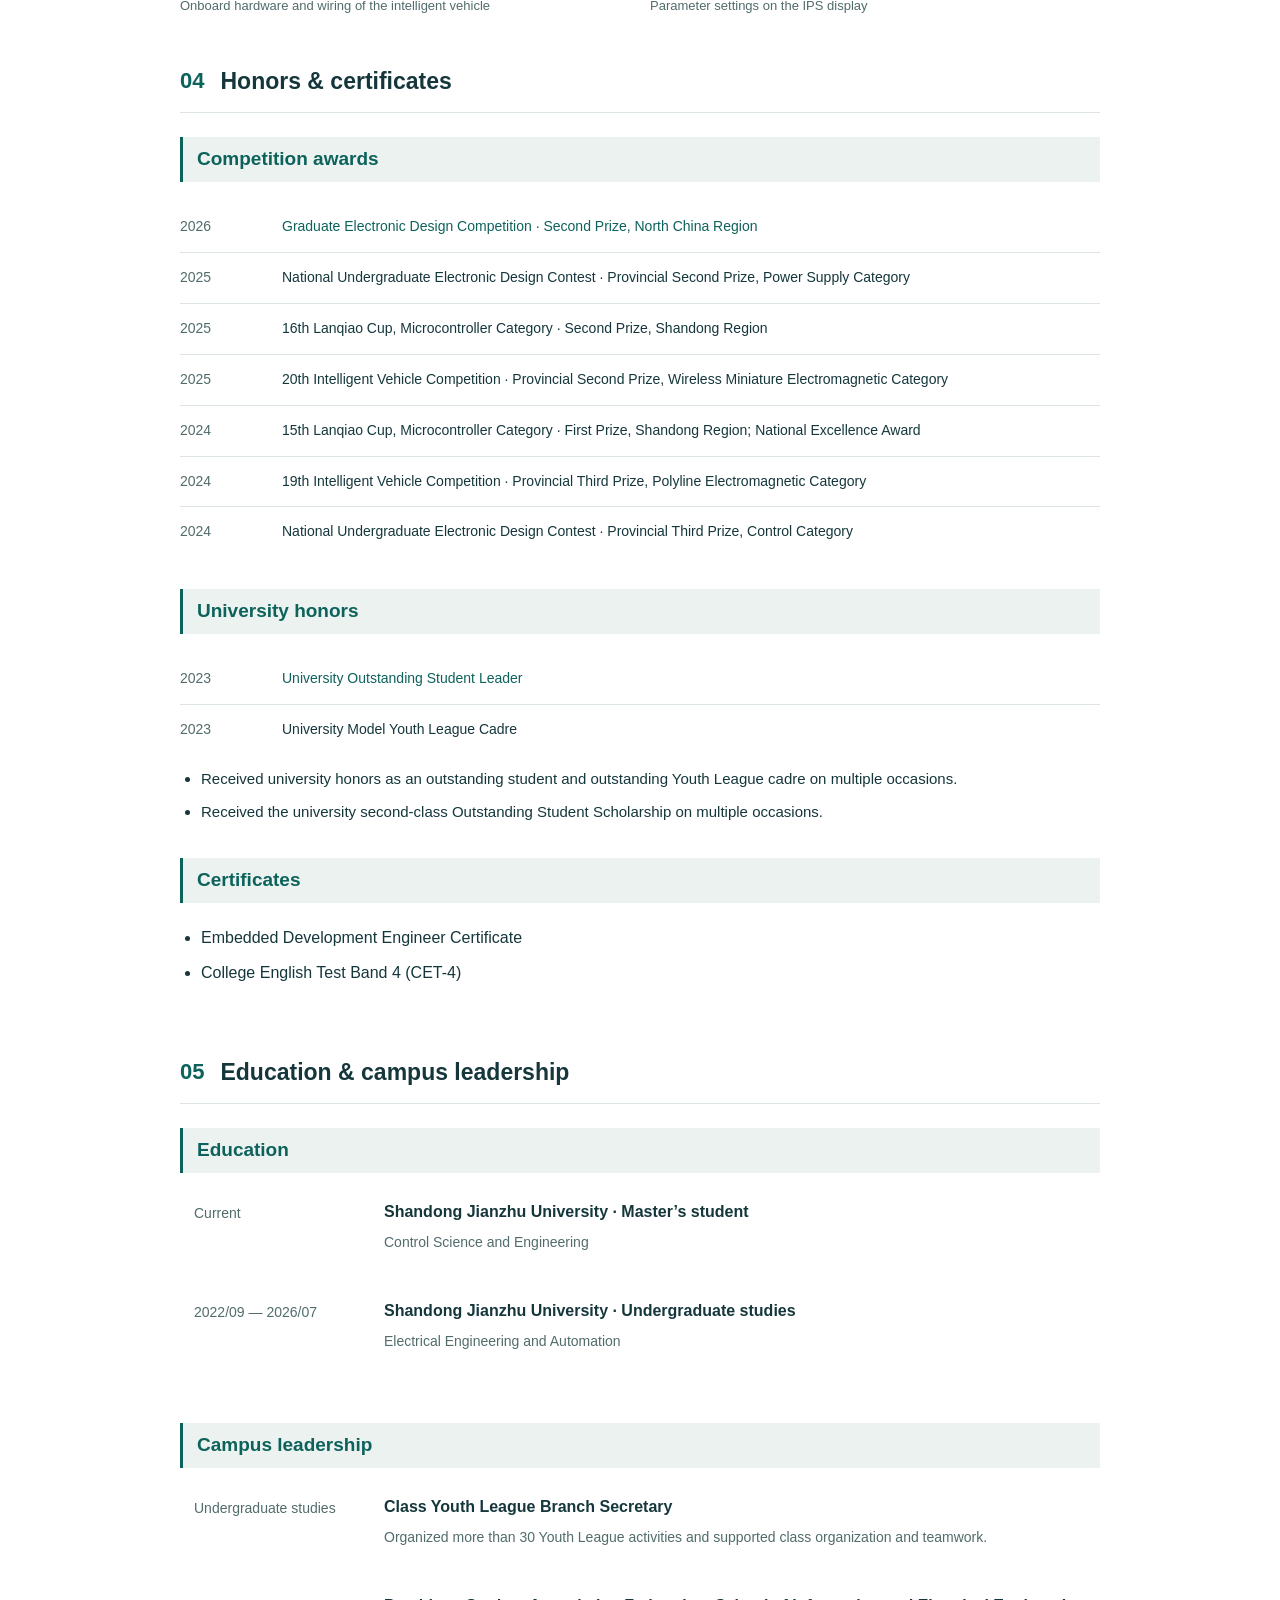
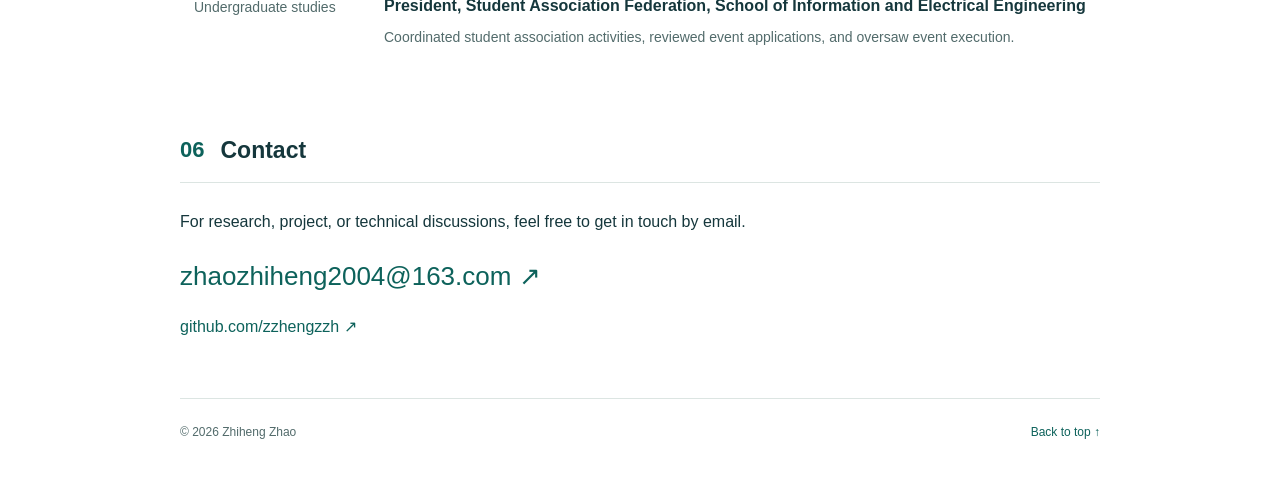
==== commit 38ae684d: "加入两个项目的图片" ====
--- a/en.html
+++ b/en.html
@@ -300,6 +300,29 @@
             <div><strong>&lt; 2%</strong><span>Three-phase output THD</span></div>
             <div><strong>20–100 Hz</strong><span>Output frequency range</span></div>
           </div>
+          <div class="project-visuals">
+            <h4 id="inverter-gallery">Hardware and testing</h4>
+            <div class="project-gallery">
+              <figure class="project-figure project-figure--wide">
+                <a href="images/projects/huikui_all.jpg" target="_blank" rel="noopener" aria-label="View full-size image: Hardware prototype of the inverter system with energy feedback">
+                  <img src="images/projects/huikui_all.jpg" alt="Hardware prototype of the inverter system with energy feedback" width="1541" height="1280" loading="lazy" decoding="async" />
+                </a>
+                <figcaption>Hardware prototype of the inverter system with energy feedback</figcaption>
+              </figure>
+              <figure class="project-figure">
+                <a href="images/projects/huikui_1.jpg" target="_blank" rel="noopener" aria-label="View full-size image: Inverter test setup and measurement instruments">
+                  <img src="images/projects/huikui_1.jpg" alt="Inverter test setup and measurement instruments" width="1706" height="1279" loading="lazy" decoding="async" />
+                </a>
+                <figcaption>Inverter test setup and measurement instruments</figcaption>
+              </figure>
+              <figure class="project-figure">
+                <a href="images/projects/huikui_par.jpg" target="_blank" rel="noopener" aria-label="View full-size image: Parameter readings on the power analyzer">
+                  <img src="images/projects/huikui_par.jpg" alt="Parameter readings on the power analyzer" width="1706" height="1279" loading="lazy" decoding="async" />
+                </a>
+                <figcaption>Parameter readings on the power analyzer</figcaption>
+              </figure>
+            </div>
+          </div>
         </article>
         <article class="project">
           <div class="project-top">
@@ -325,6 +348,29 @@
           <div class="tags">
             <span>STC32G12K128</span><span>IMU660RA</span><span>HIP4082</span><span>Flash</span>
           </div>
+          <div class="project-visuals">
+            <h4 id="car-gallery">Vehicle hardware and parameter tuning</h4>
+            <div class="project-gallery">
+              <figure class="project-figure project-figure--wide">
+                <a href="images/projects/car_f.jpg" target="_blank" rel="noopener" aria-label="View full-size image: Close-up of the intelligent vehicle circuit board">
+                  <img src="images/projects/car_f.jpg" alt="Close-up of the intelligent vehicle circuit board" width="1700" height="1280" loading="lazy" decoding="async" />
+                </a>
+                <figcaption>Close-up of the intelligent vehicle circuit board</figcaption>
+              </figure>
+              <figure class="project-figure project-figure--tall">
+                <a href="images/projects/car.jpg" target="_blank" rel="noopener" aria-label="View full-size image: Onboard hardware and wiring of the intelligent vehicle">
+                  <img src="images/projects/car.jpg" alt="Onboard hardware and wiring of the intelligent vehicle" width="1279" height="1706" loading="lazy" decoding="async" />
+                </a>
+                <figcaption>Onboard hardware and wiring of the intelligent vehicle</figcaption>
+              </figure>
+              <figure class="project-figure project-figure--tall">
+                <a href="images/projects/car_par.jpg" target="_blank" rel="noopener" aria-label="View full-size image: Parameter settings on the IPS display">
+                  <img src="images/projects/car_par.jpg" alt="Parameter settings on the IPS display" width="1279" height="1706" loading="lazy" decoding="async" />
+                </a>
+                <figcaption>Parameter settings on the IPS display</figcaption>
+              </figure>
+            </div>
+          </div>
         </article>
       </section>
       <section id="awards">
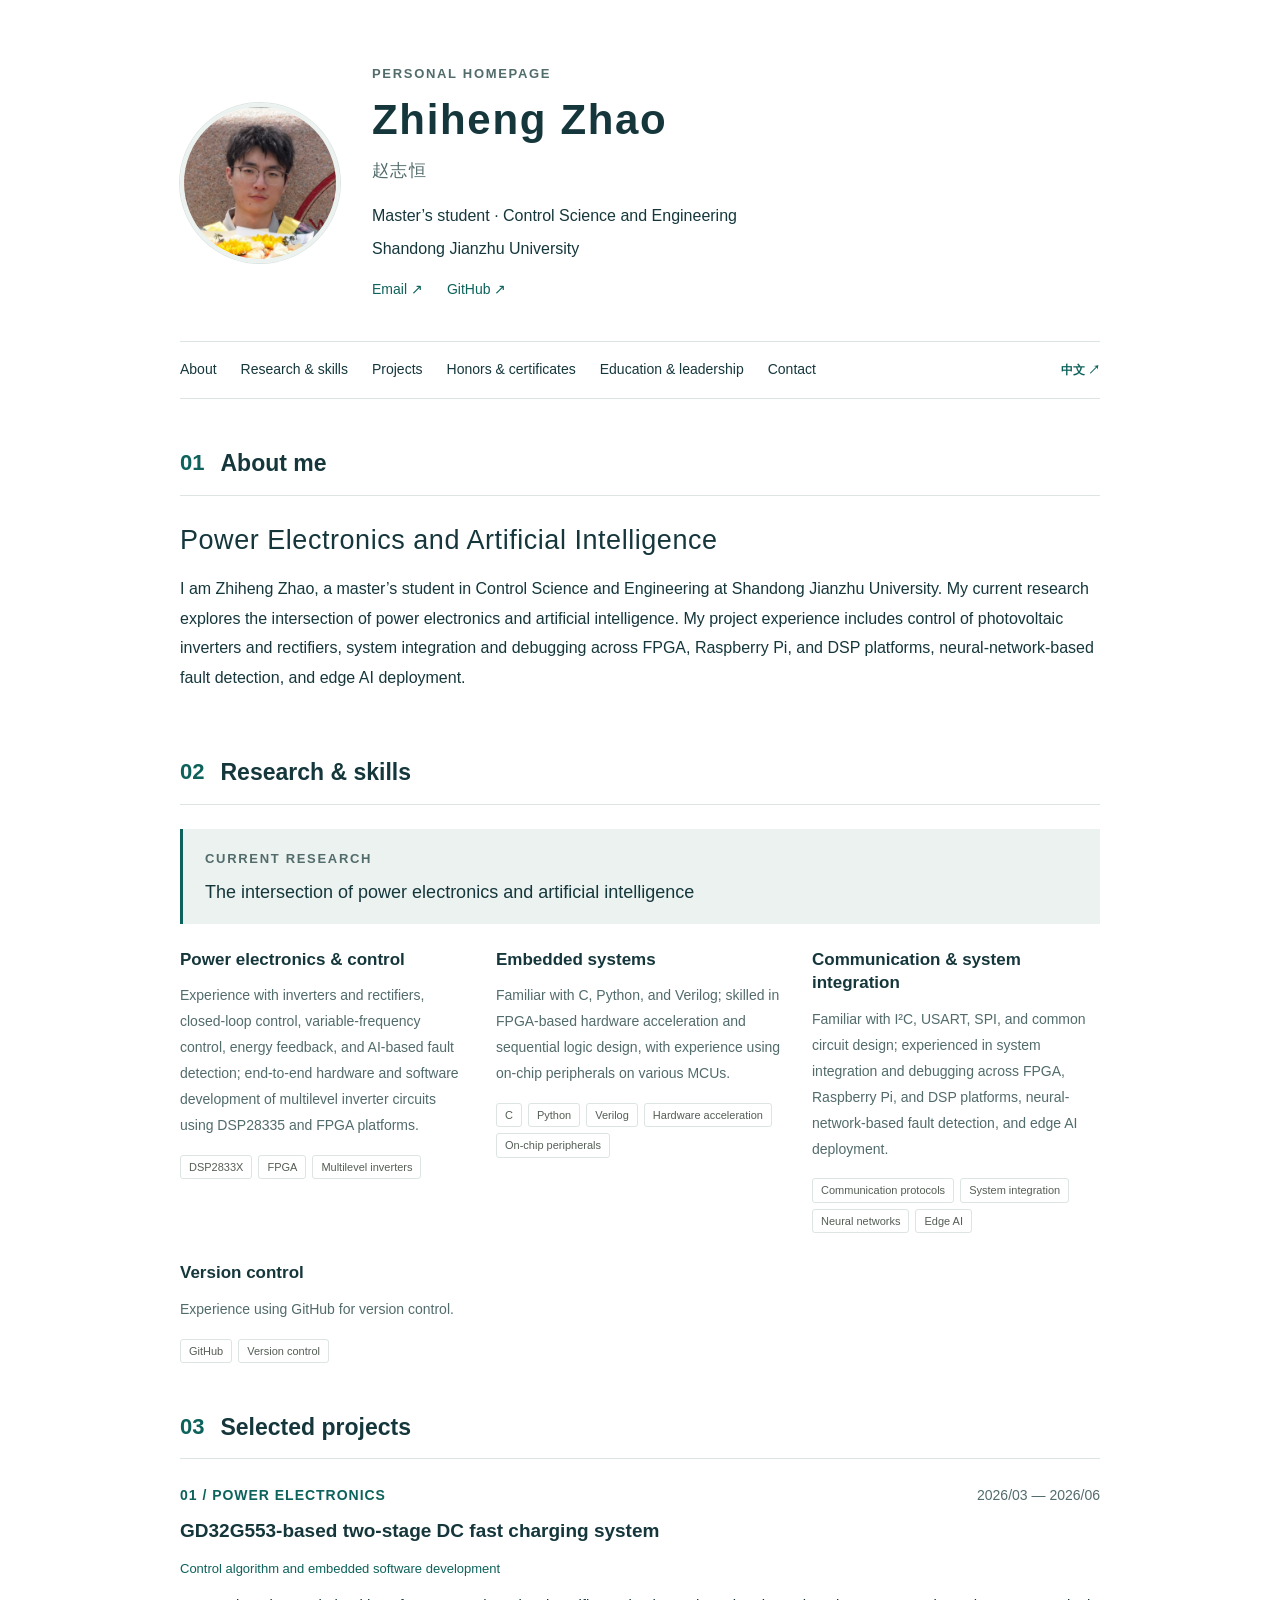
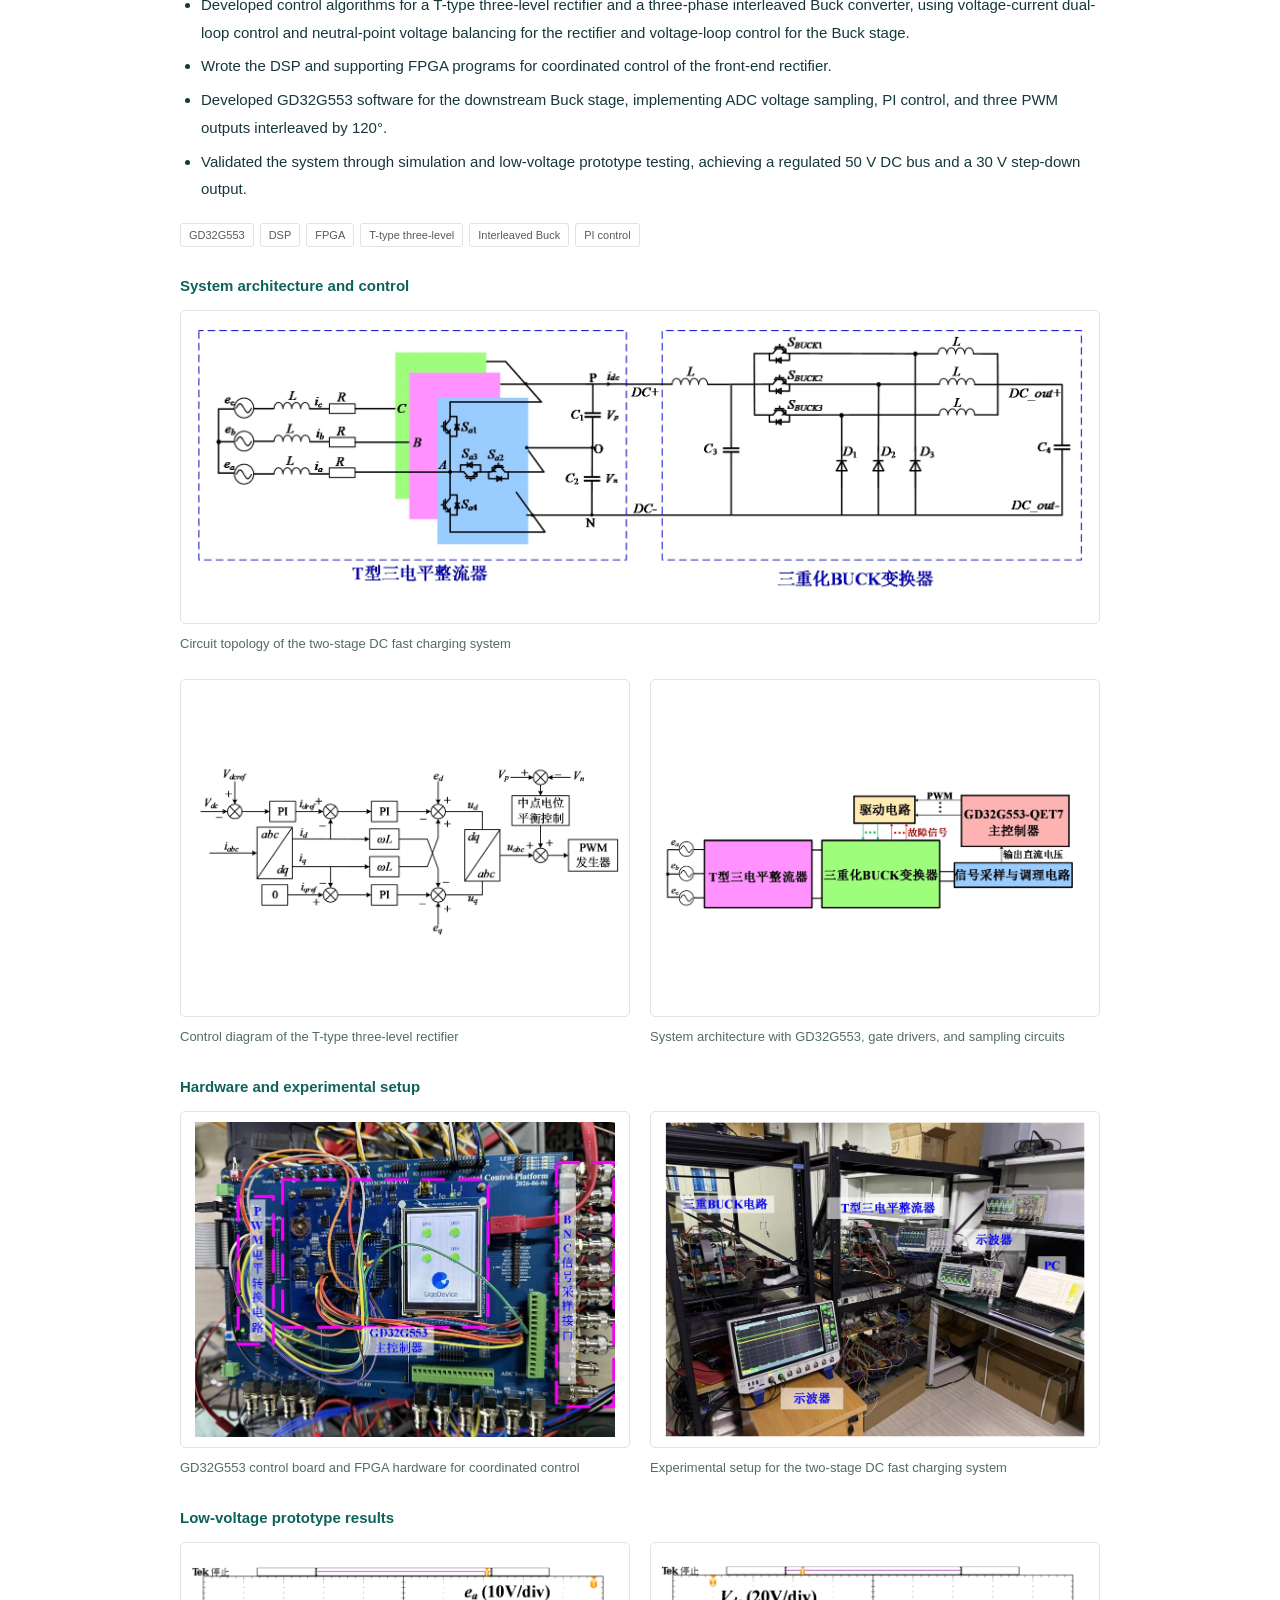
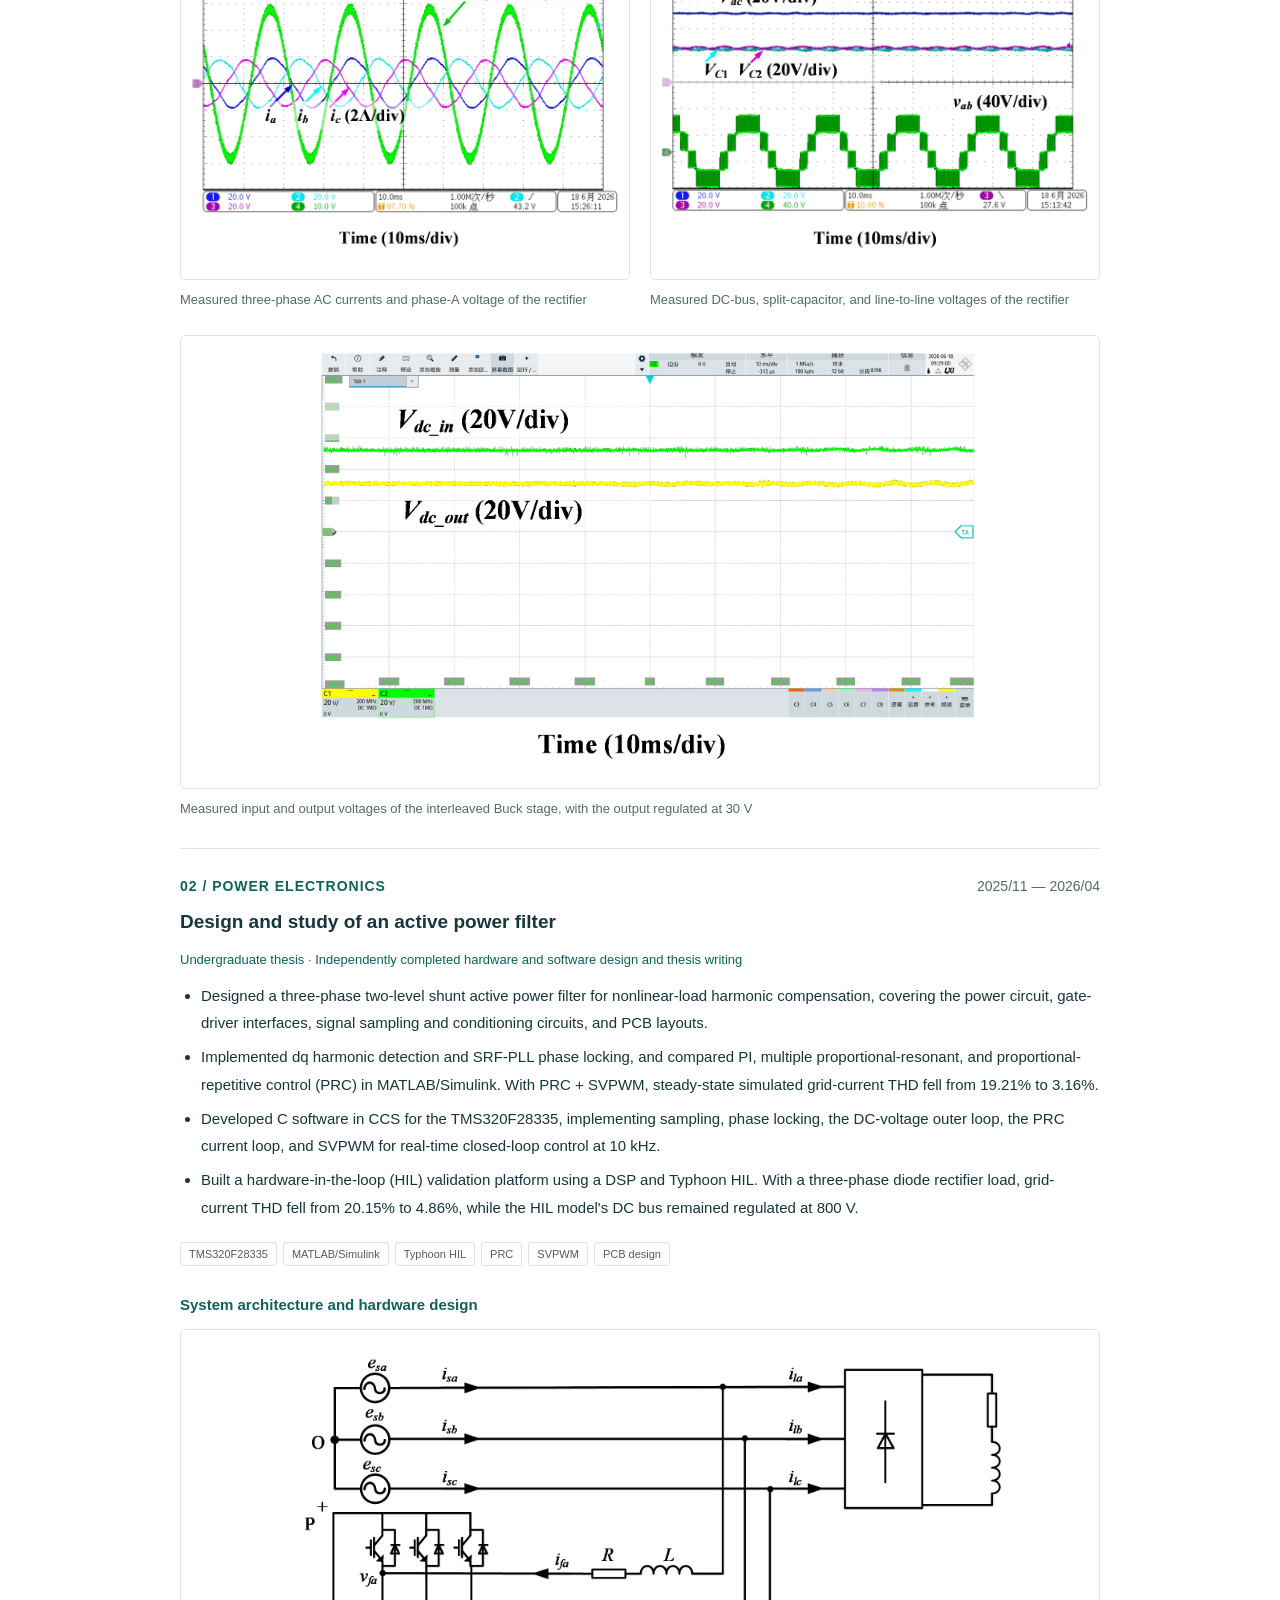
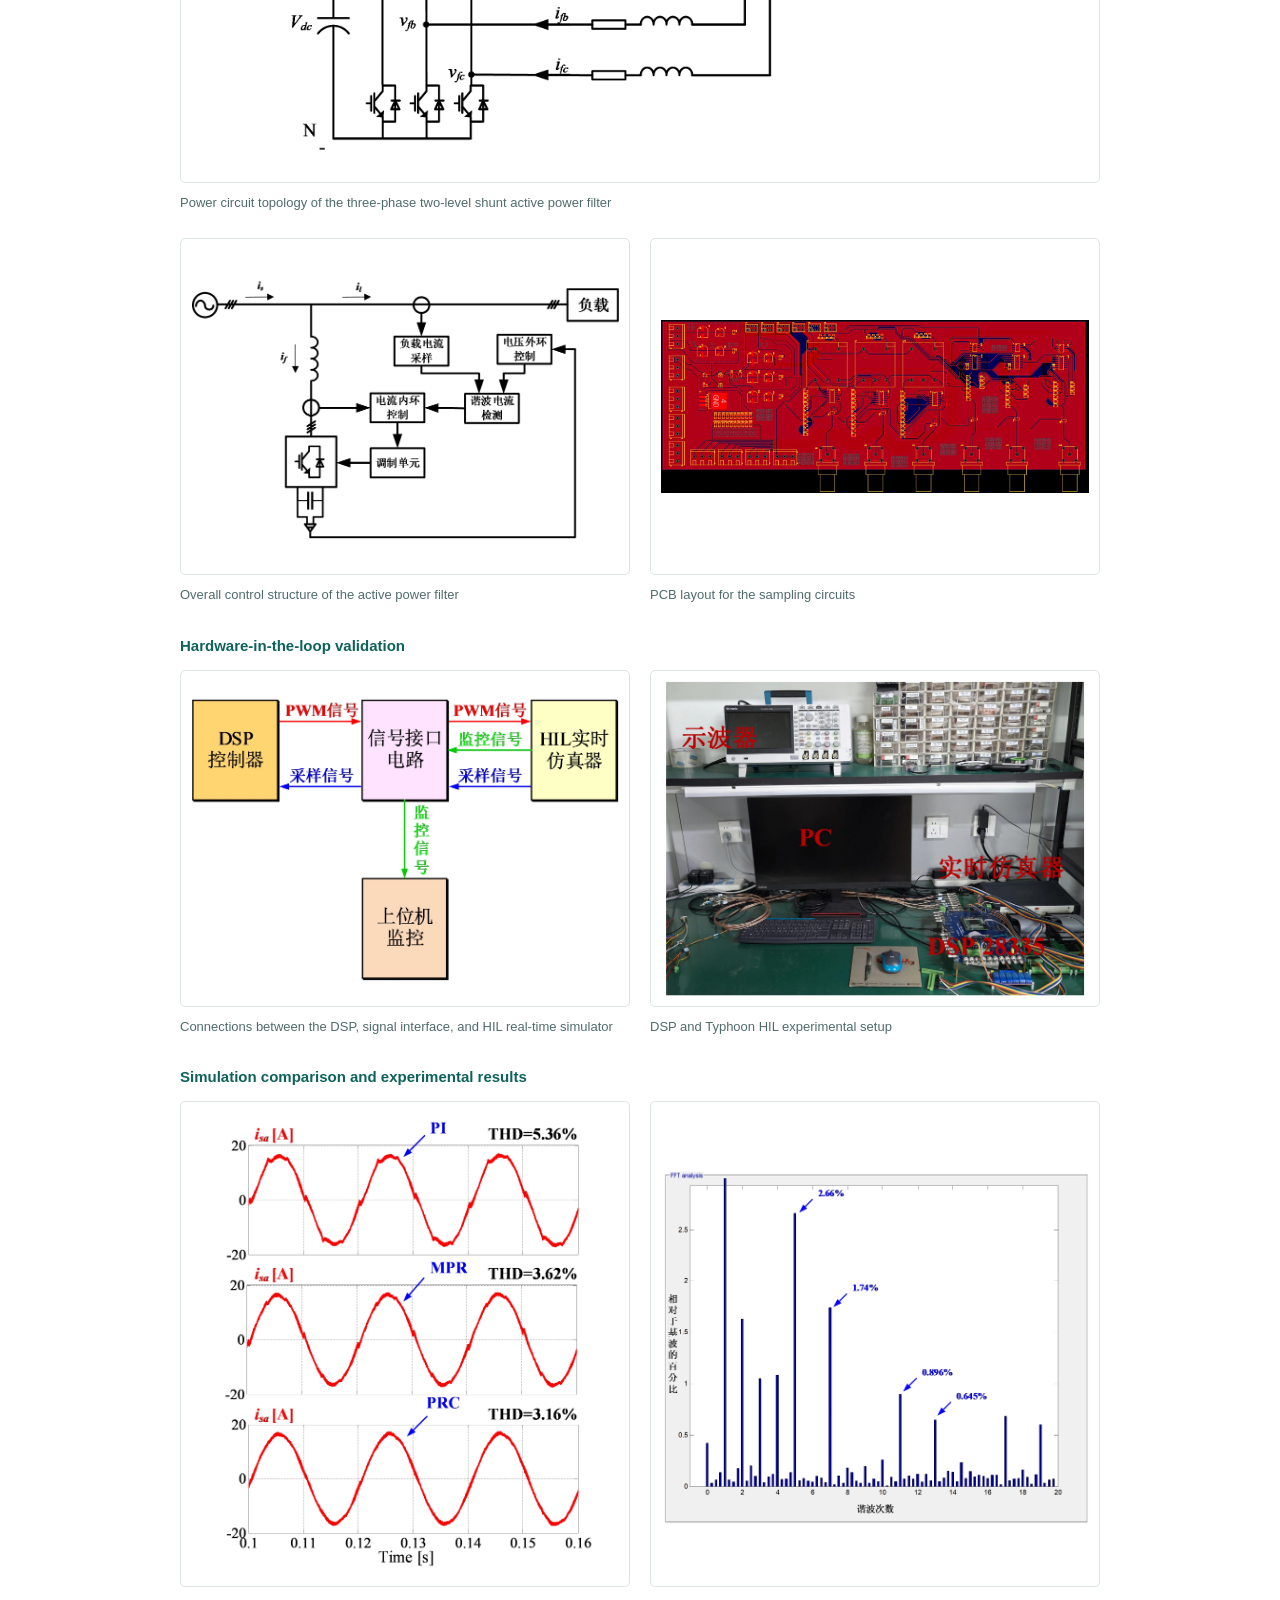
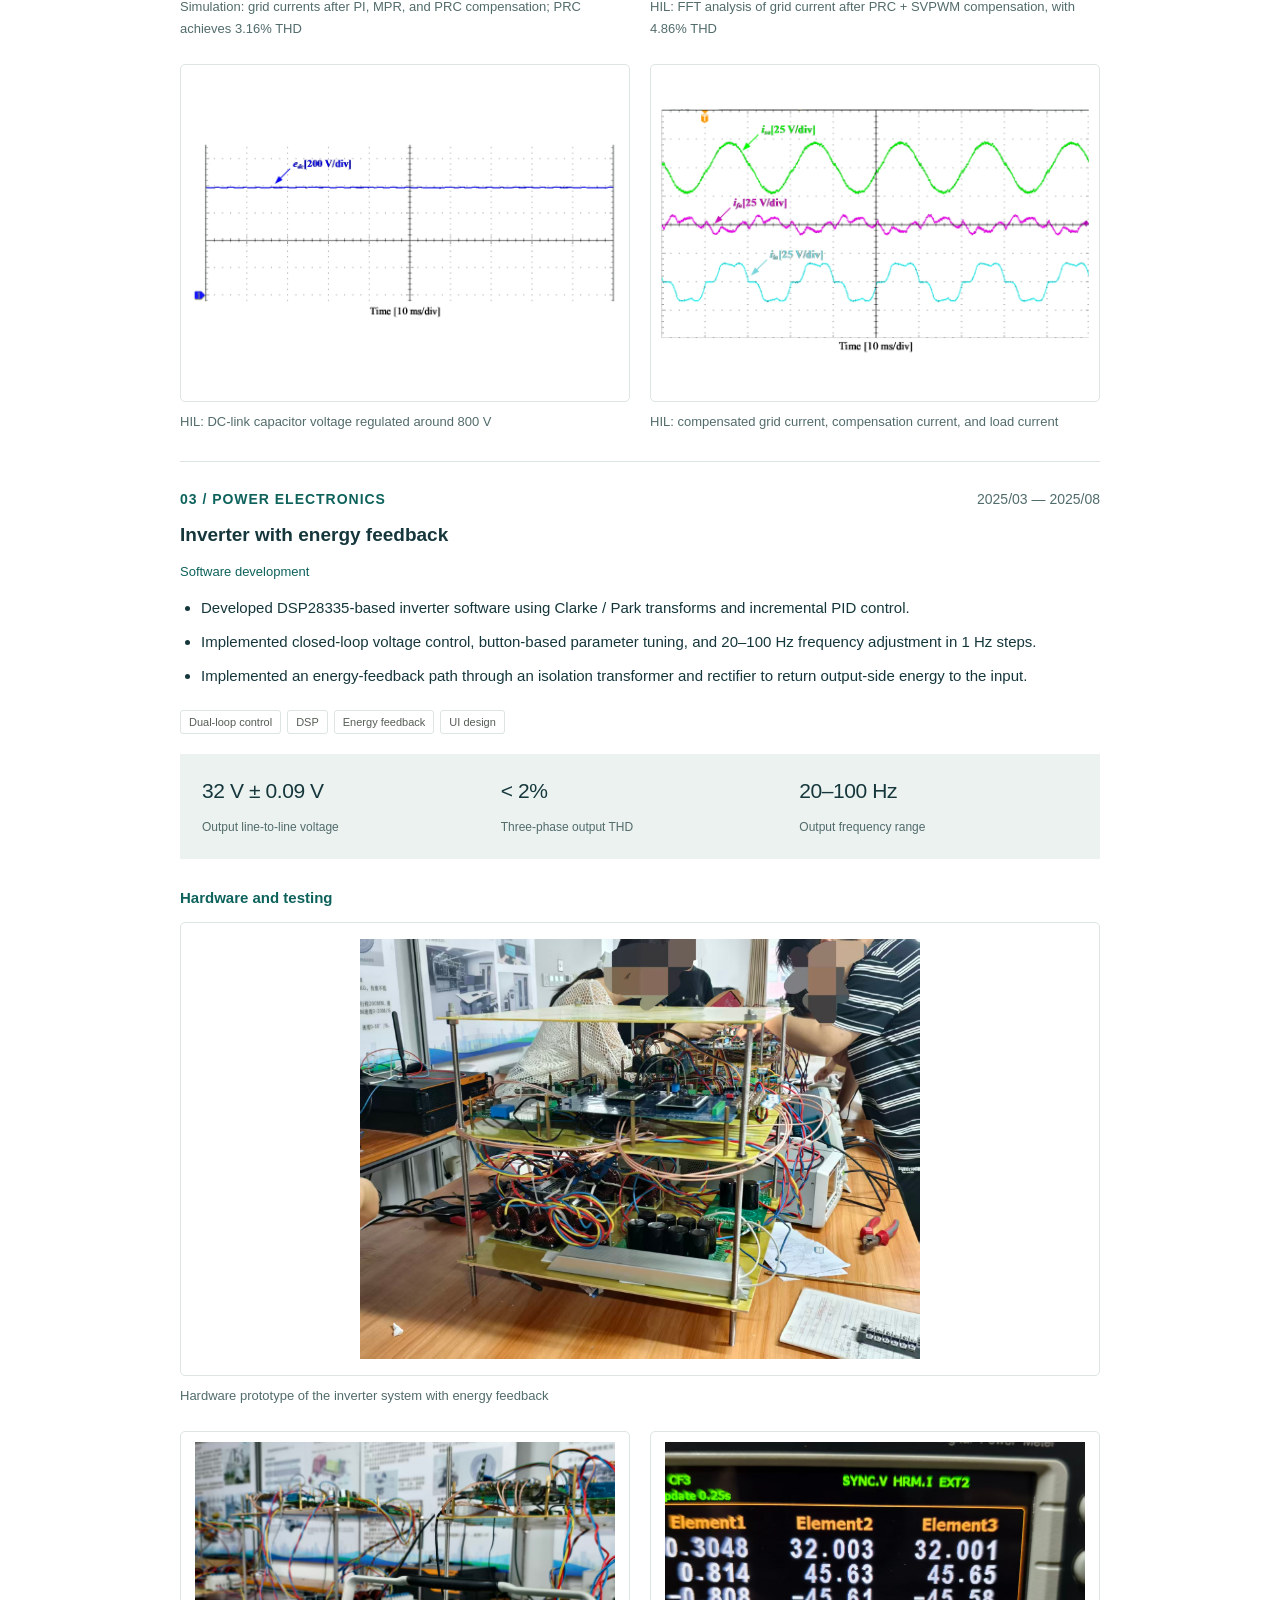
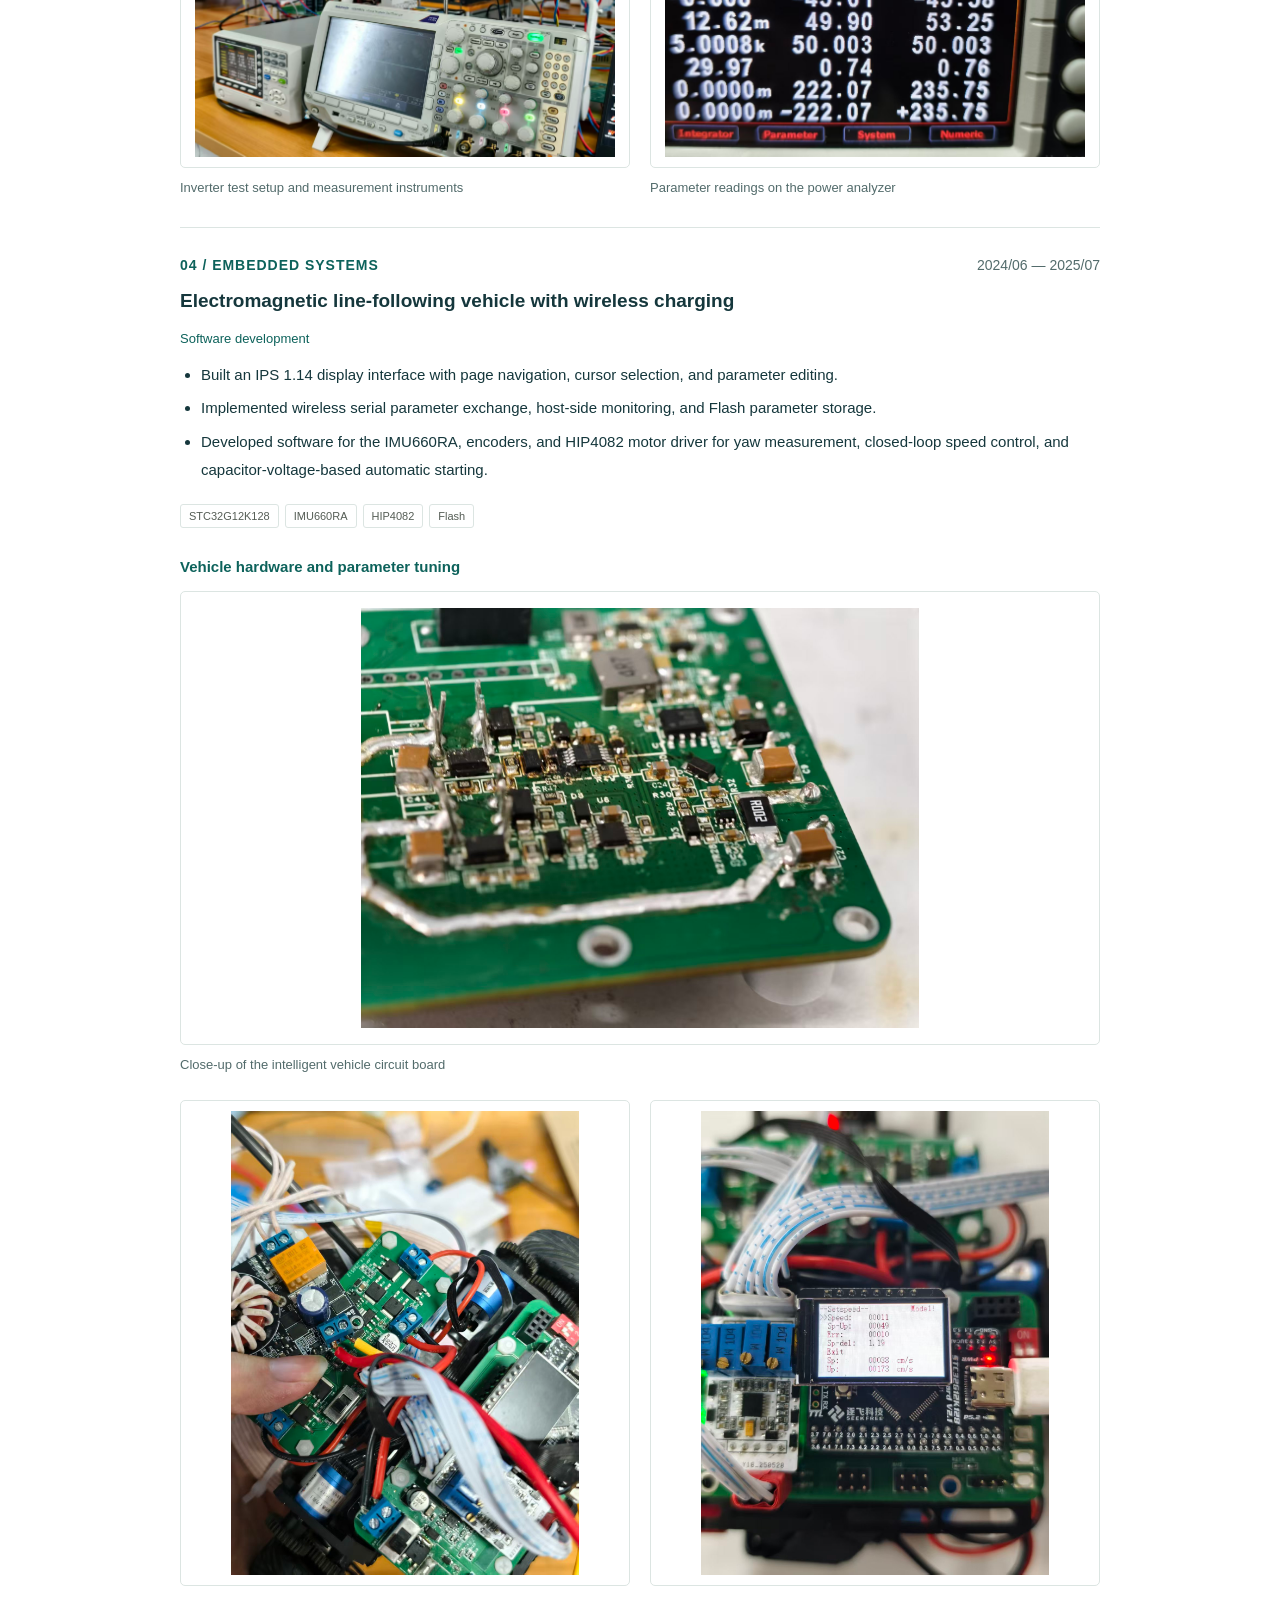
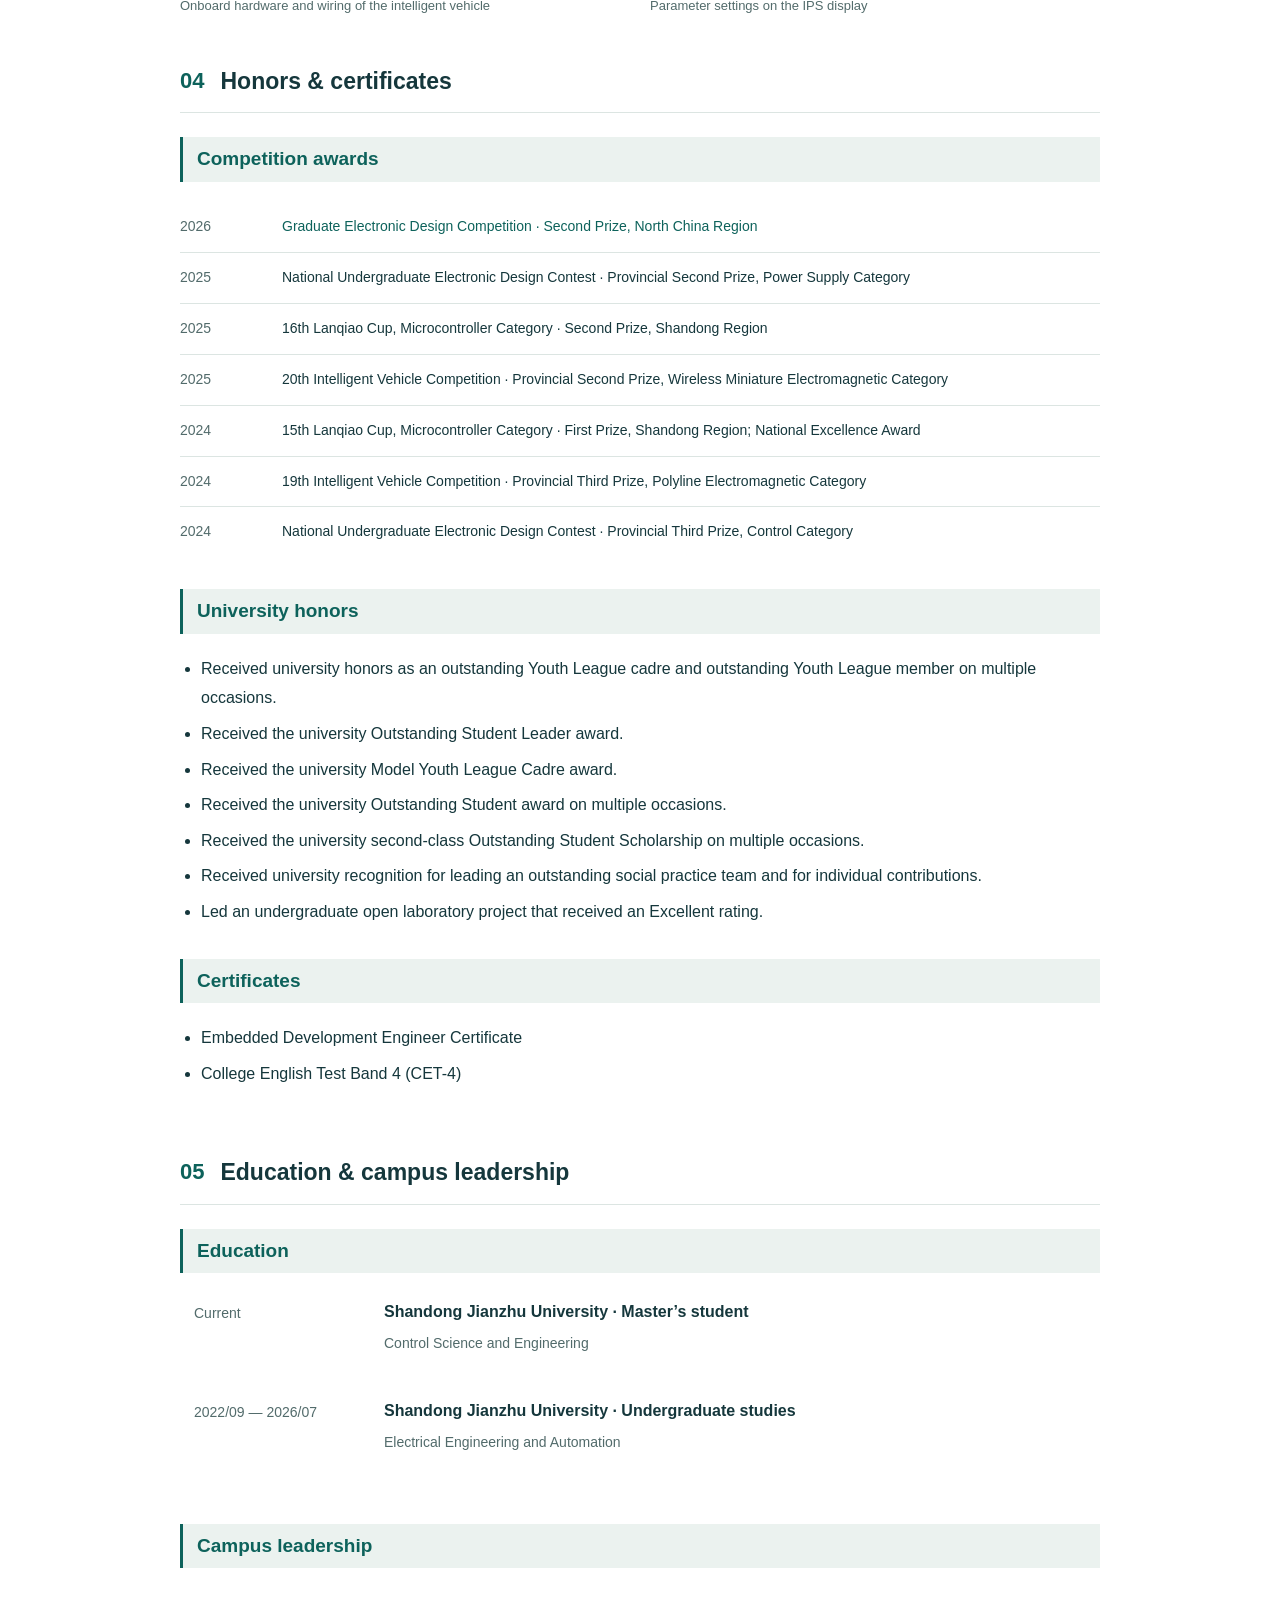
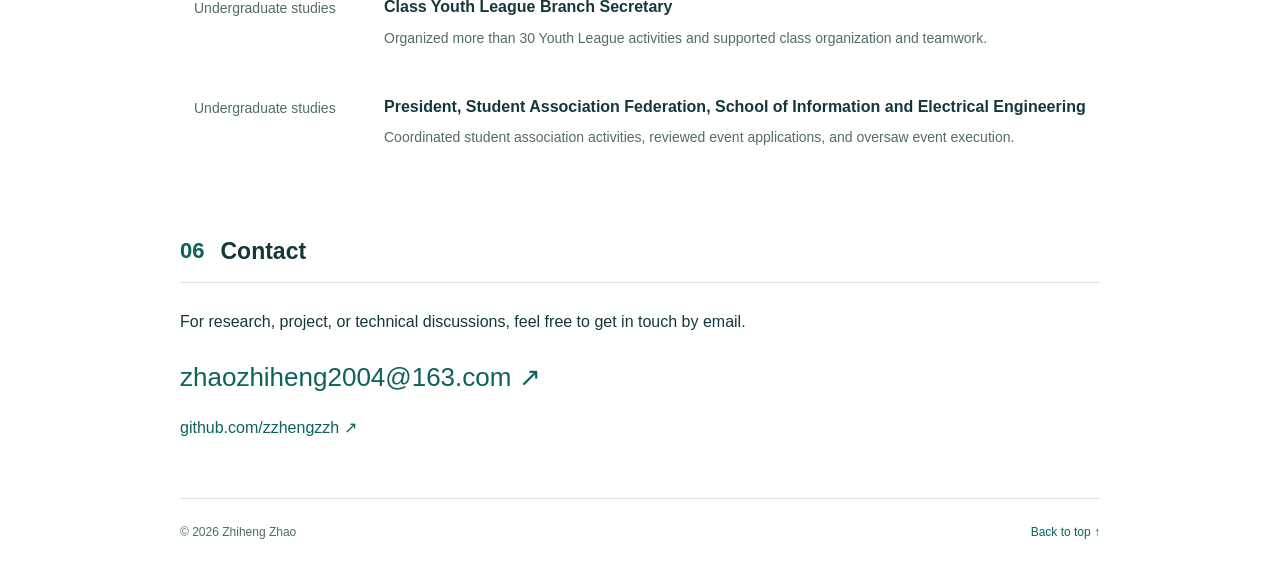
==== commit e708cf14: "修改个人校园荣誉" ====
--- a/en.html
+++ b/en.html
@@ -425,19 +425,23 @@
           </li>
         </ul>
         <h3 class="subheading">University honors</h3>
-        <ul class="awards">
-          <li><span class="date">2023</span><span>University Outstanding Student Leader</span></li>
-          <li><span class="date">2023</span><span>University Model Youth League Cadre</span></li>
-        </ul>
         <ul>
           <li>
-            Received university honors as an outstanding student and outstanding Youth League cadre on
-            multiple occasions.
-          </li>
+            Received university honors as an outstanding Youth League cadre and outstanding Youth
+            League member on multiple occasions.
+          </li>
+          <li>Received the university Outstanding Student Leader award.</li>
+          <li>Received the university Model Youth League Cadre award.</li>
+          <li>Received the university Outstanding Student award on multiple occasions.</li>
           <li>
             Received the university second-class Outstanding Student Scholarship on multiple
             occasions.
           </li>
+          <li>
+            Received university recognition for leading an outstanding social practice team and
+            for individual contributions.
+          </li>
+          <li>Led an undergraduate open laboratory project that received an Excellent rating.</li>
         </ul>
         <h3 class="subheading">Certificates</h3>
         <ul>
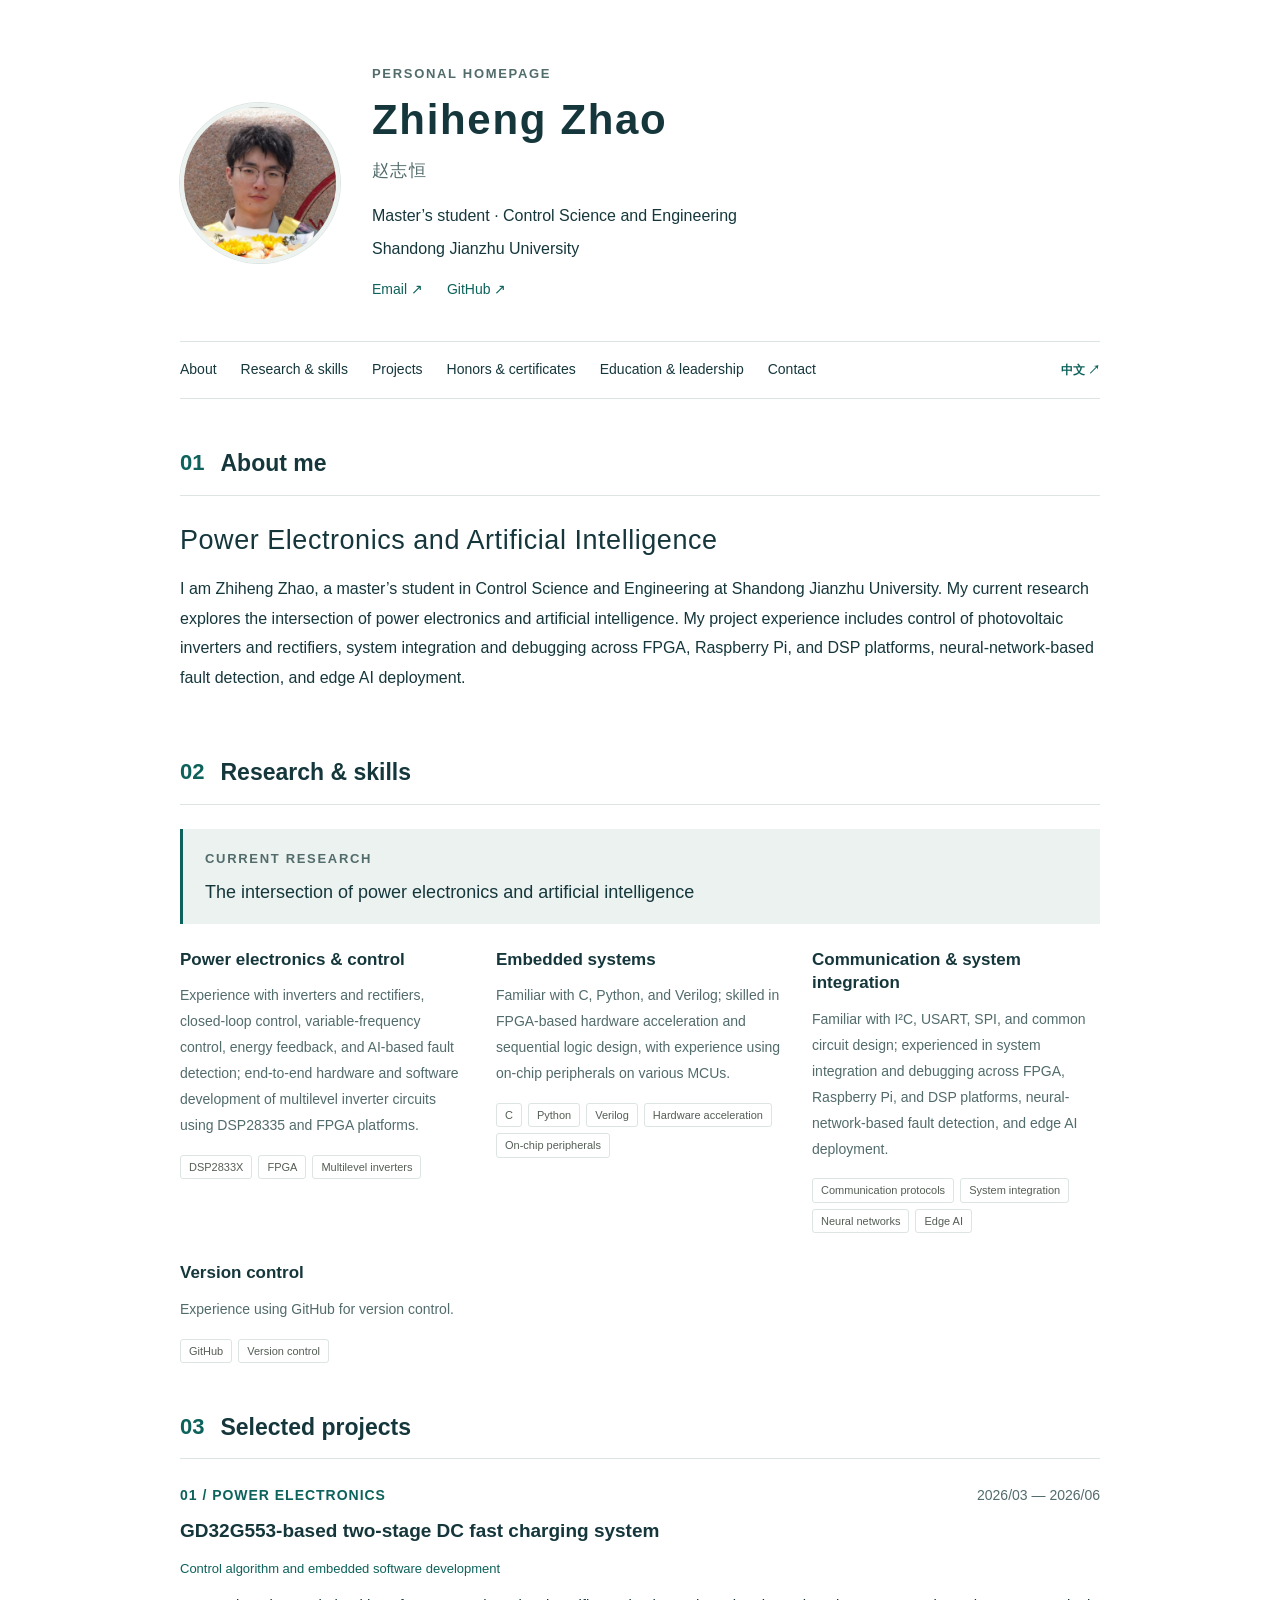
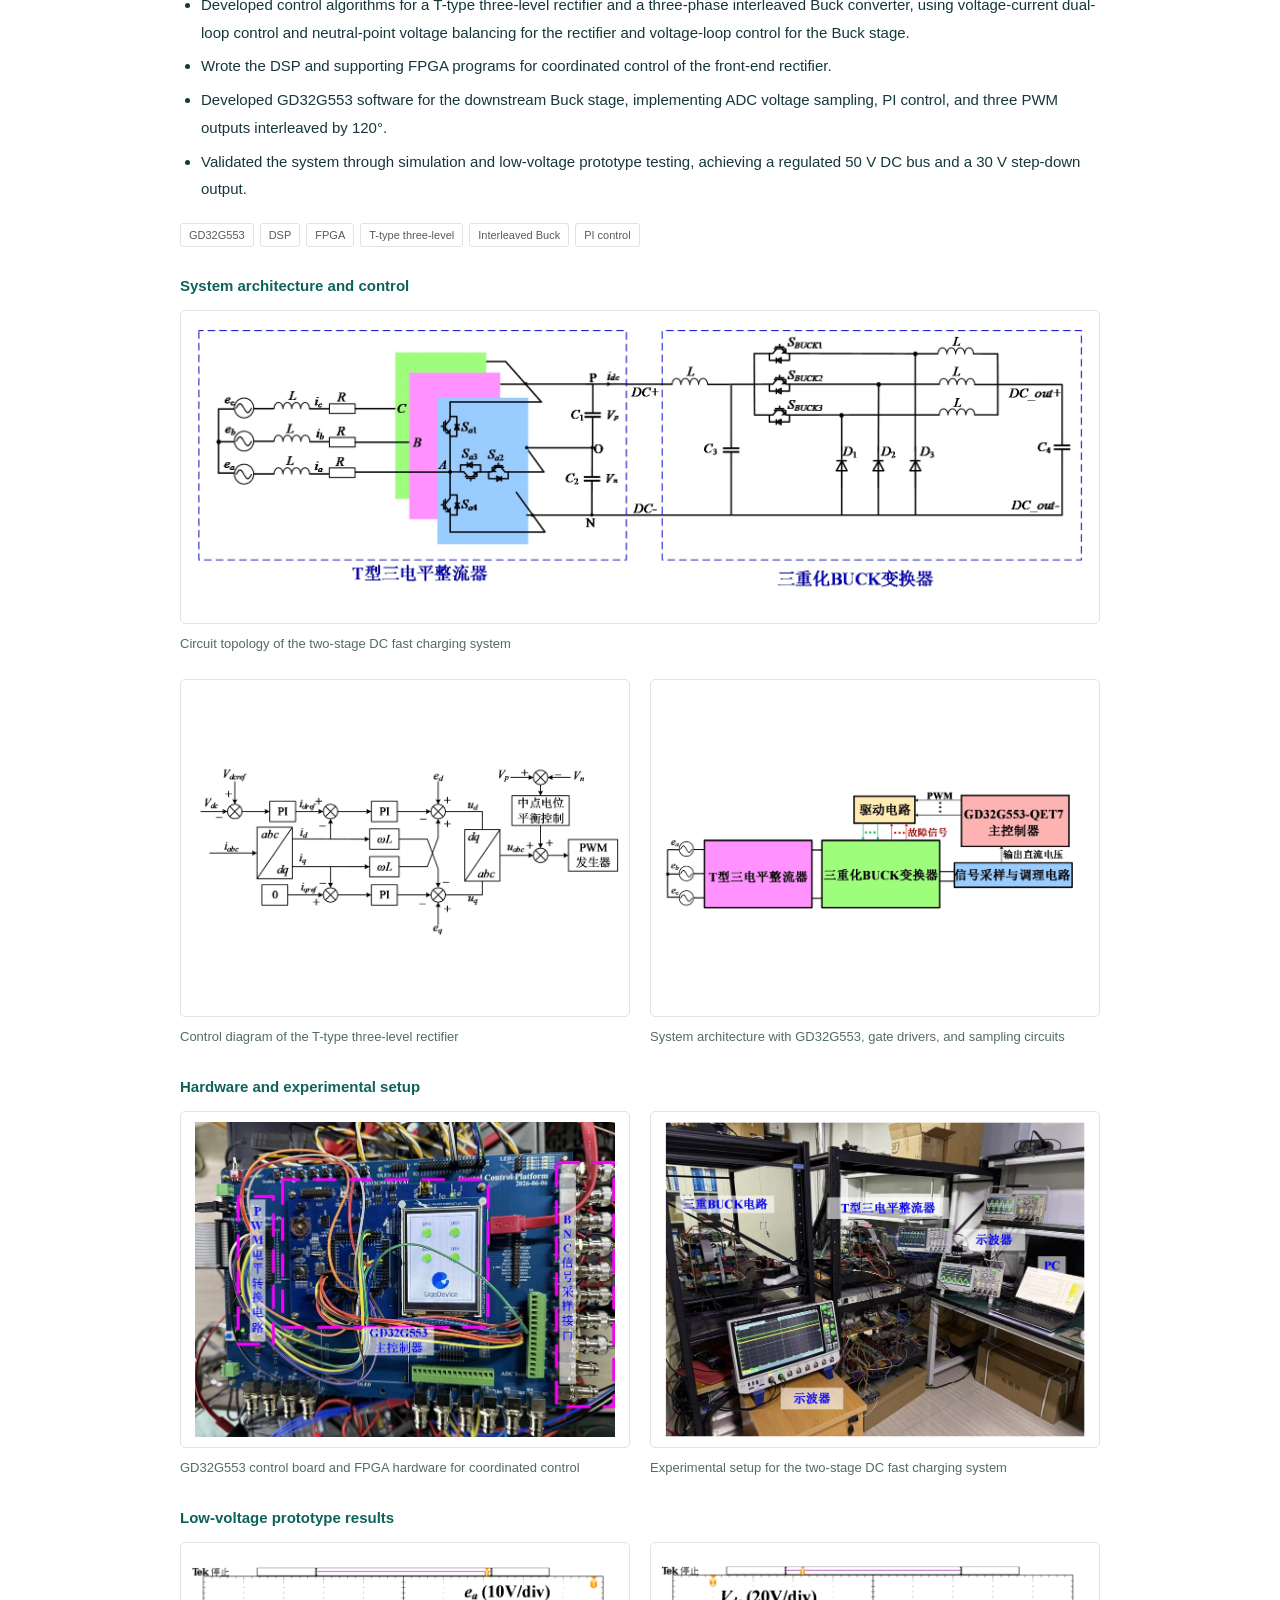
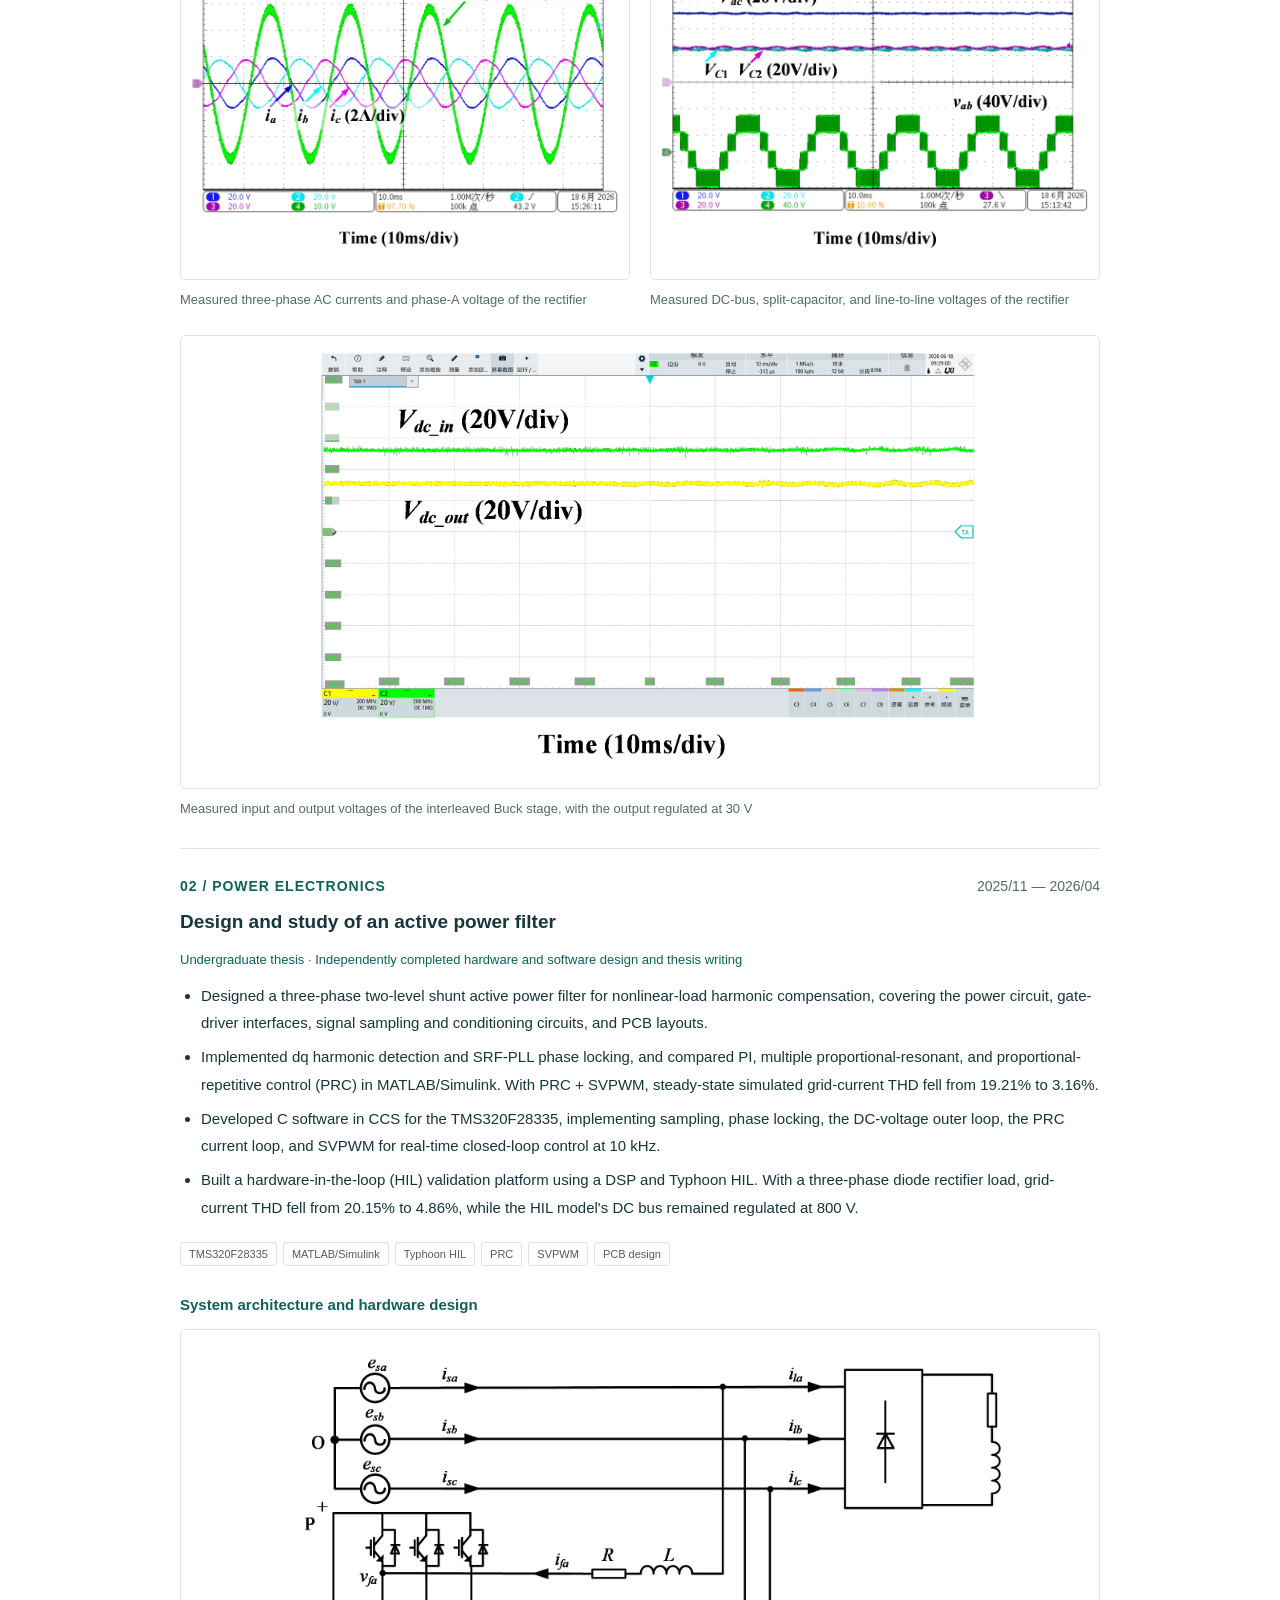
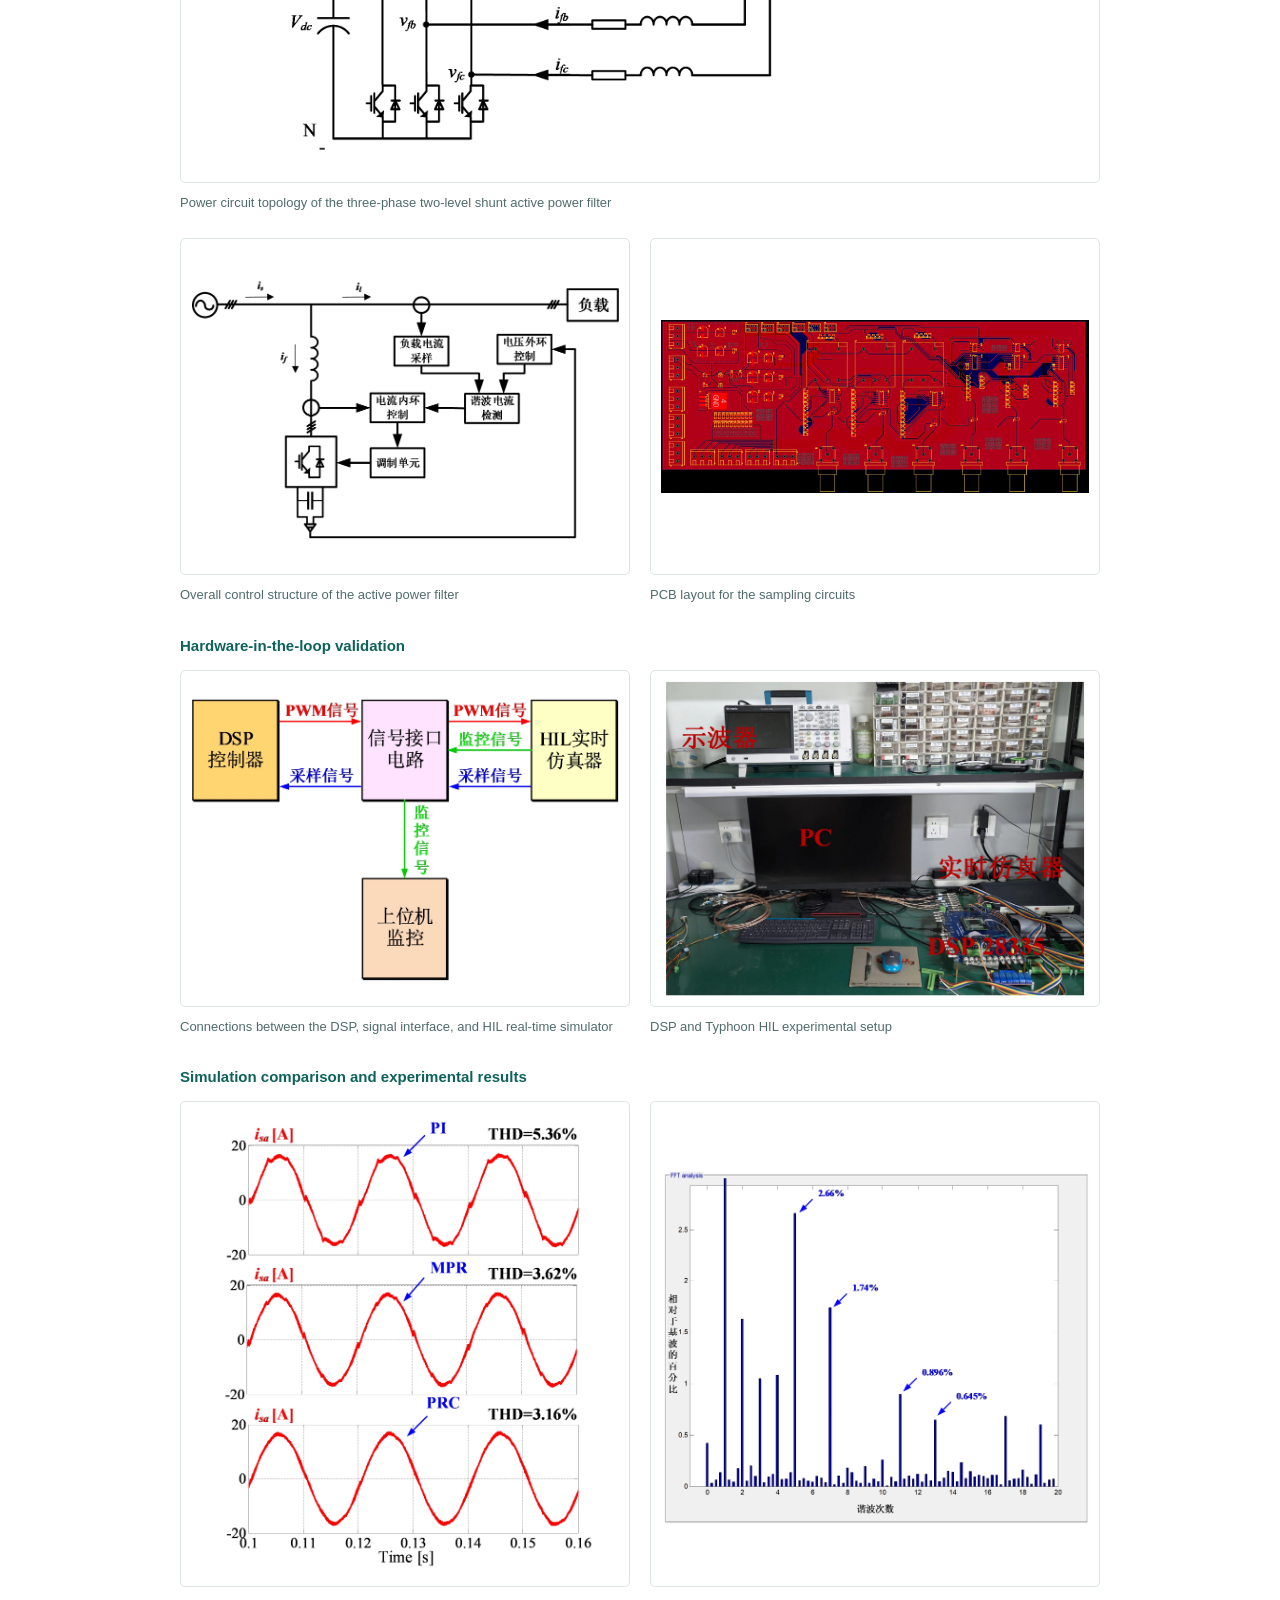
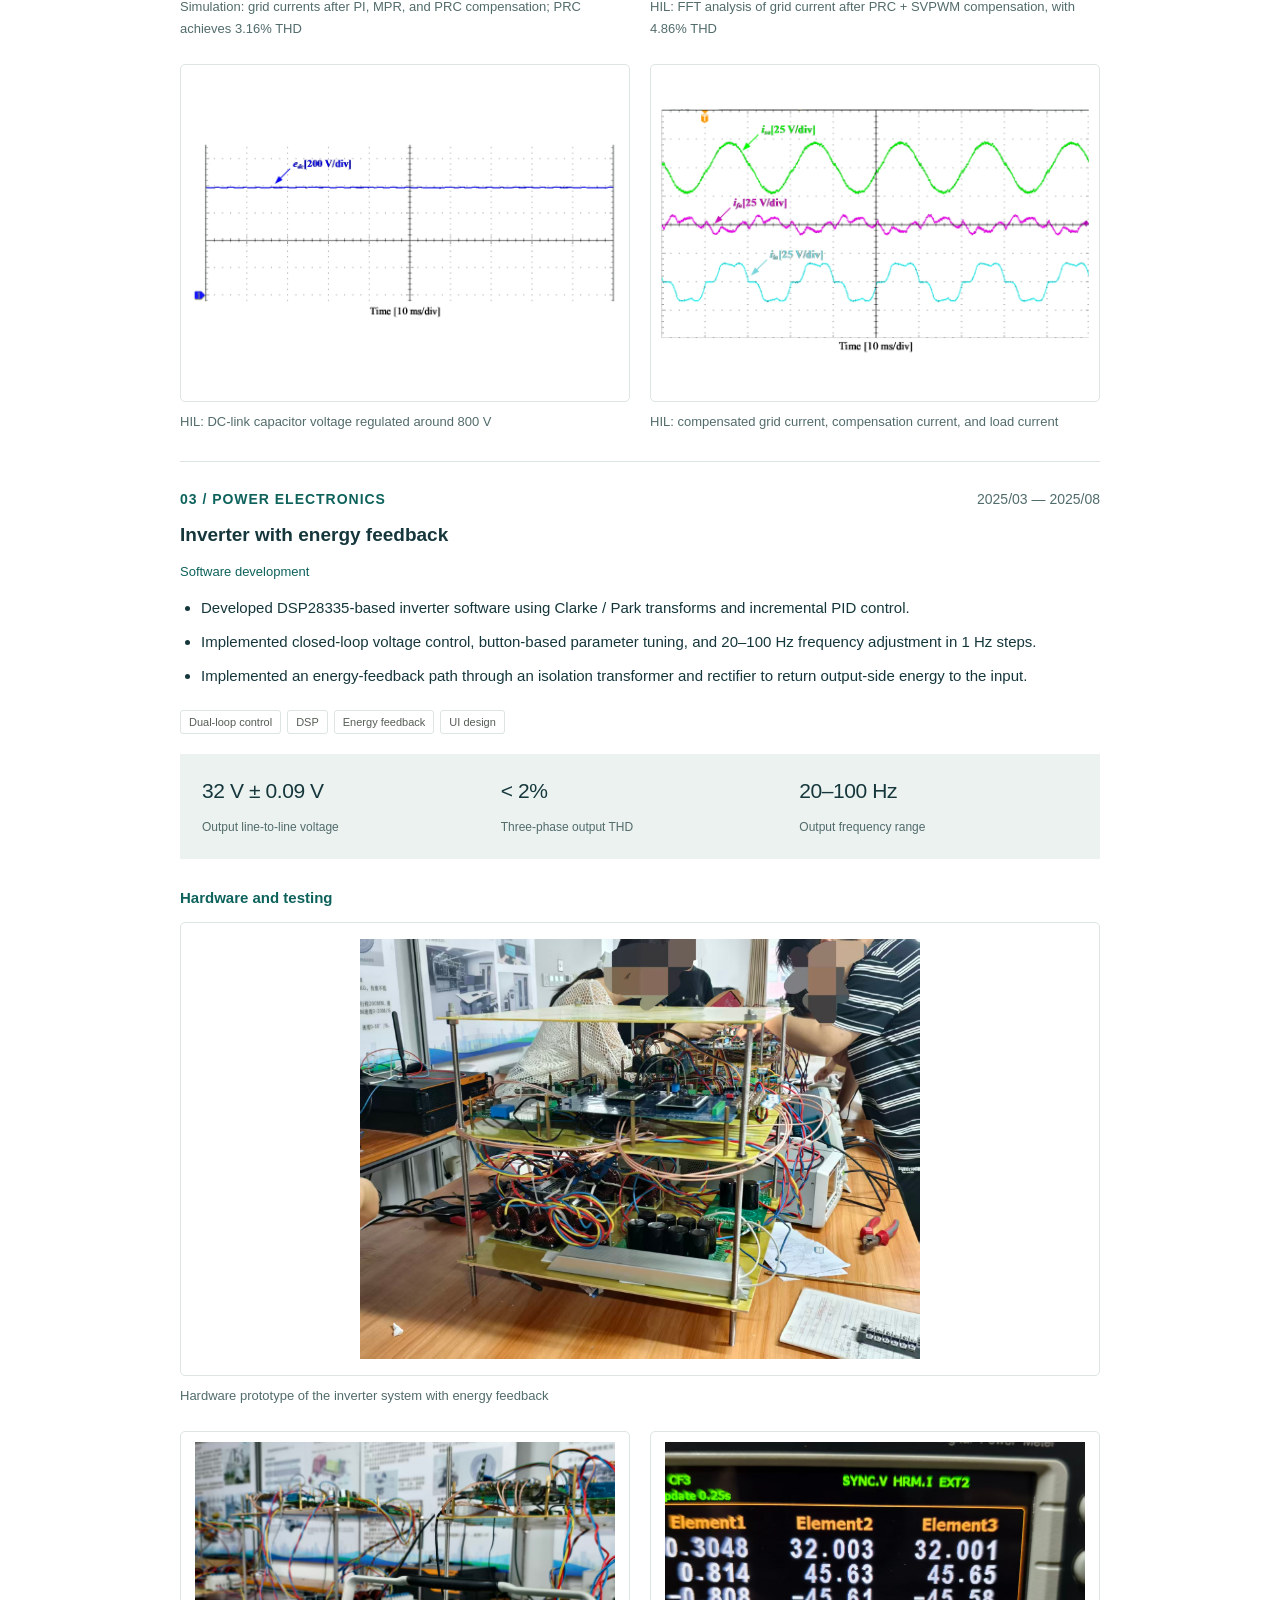
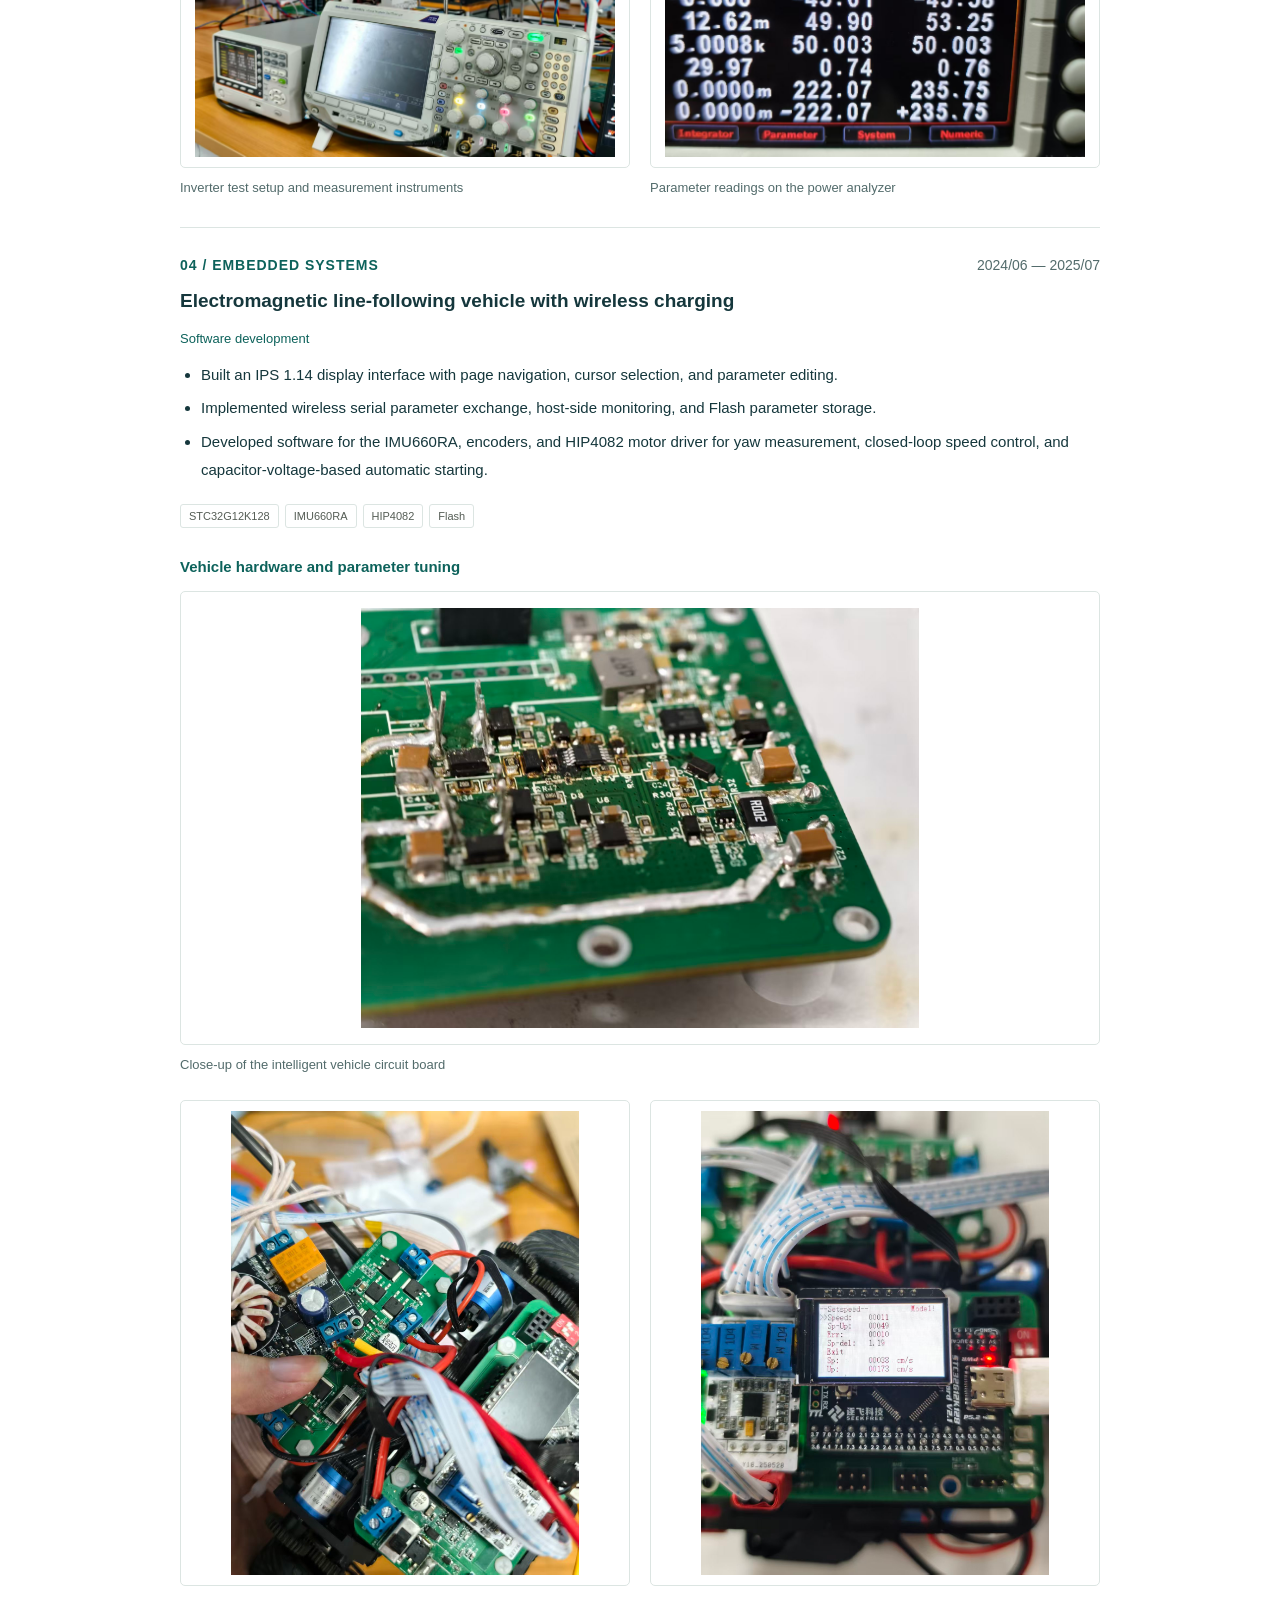
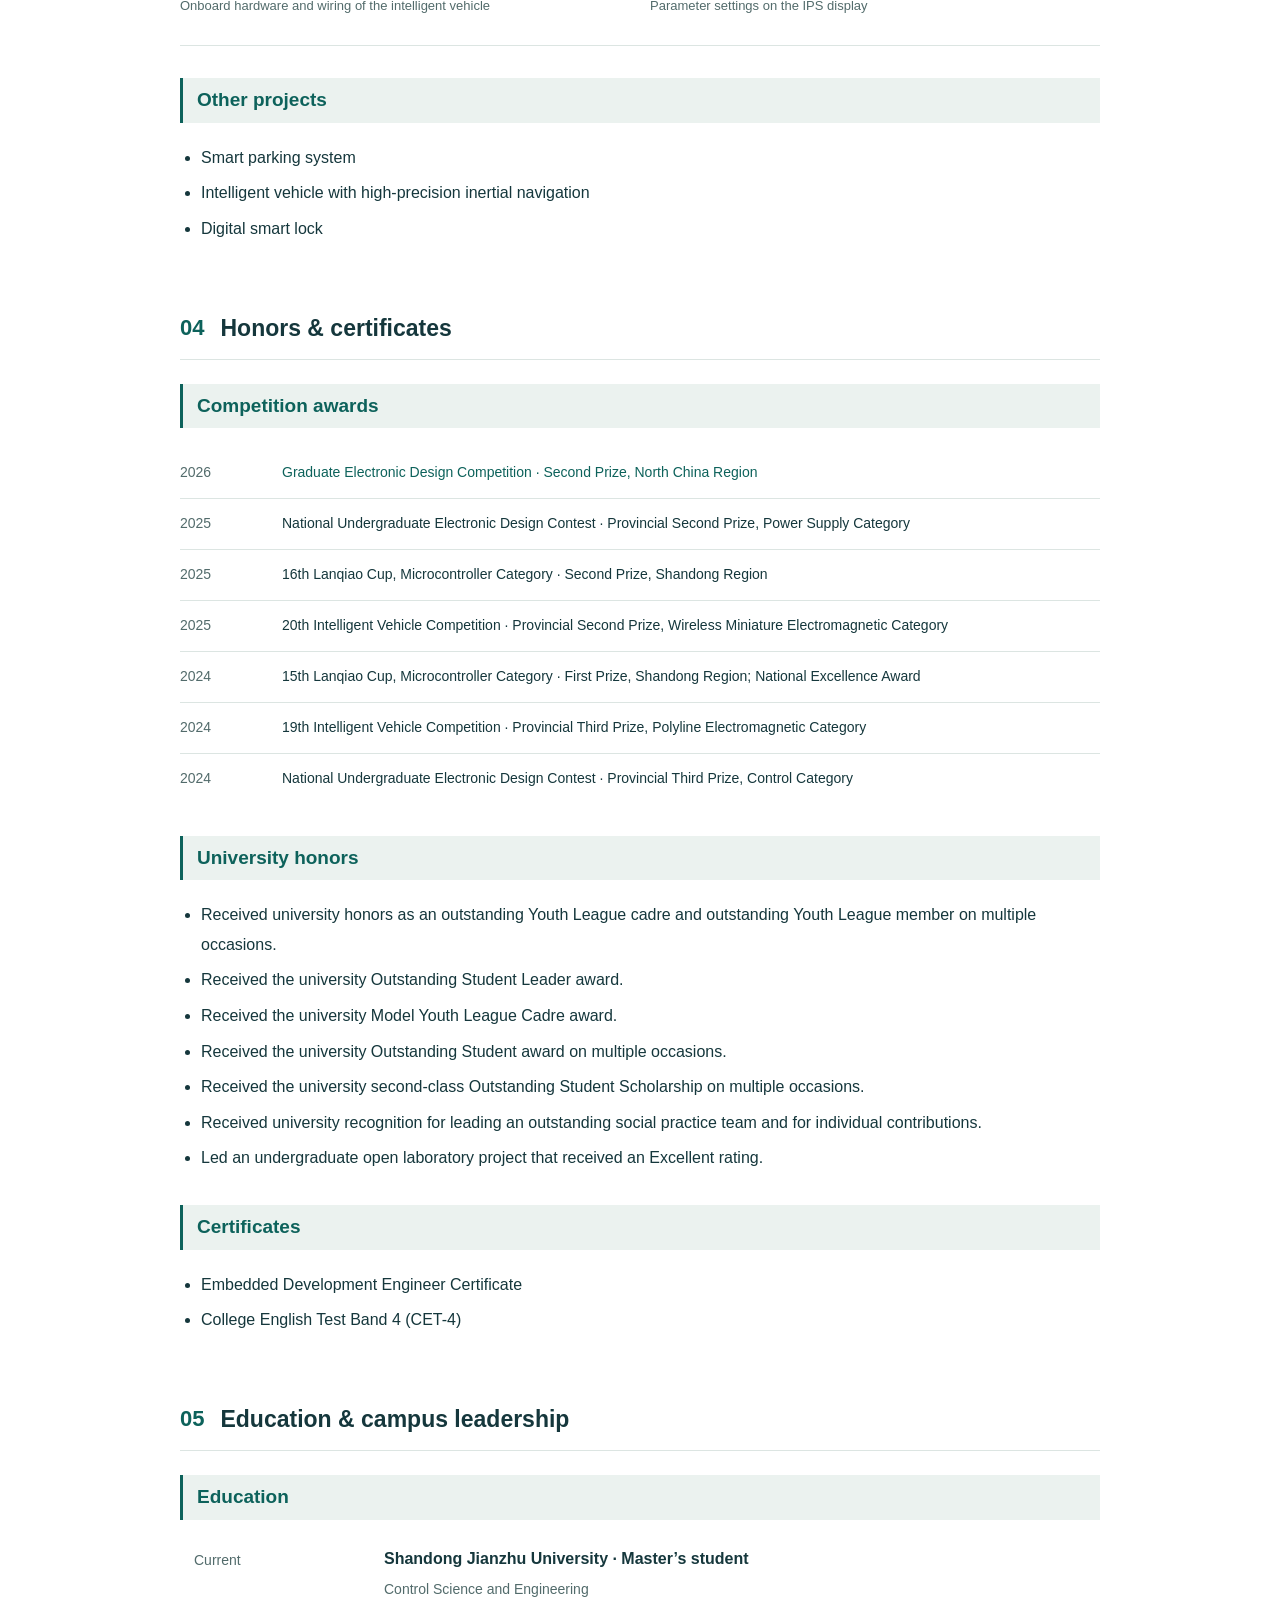
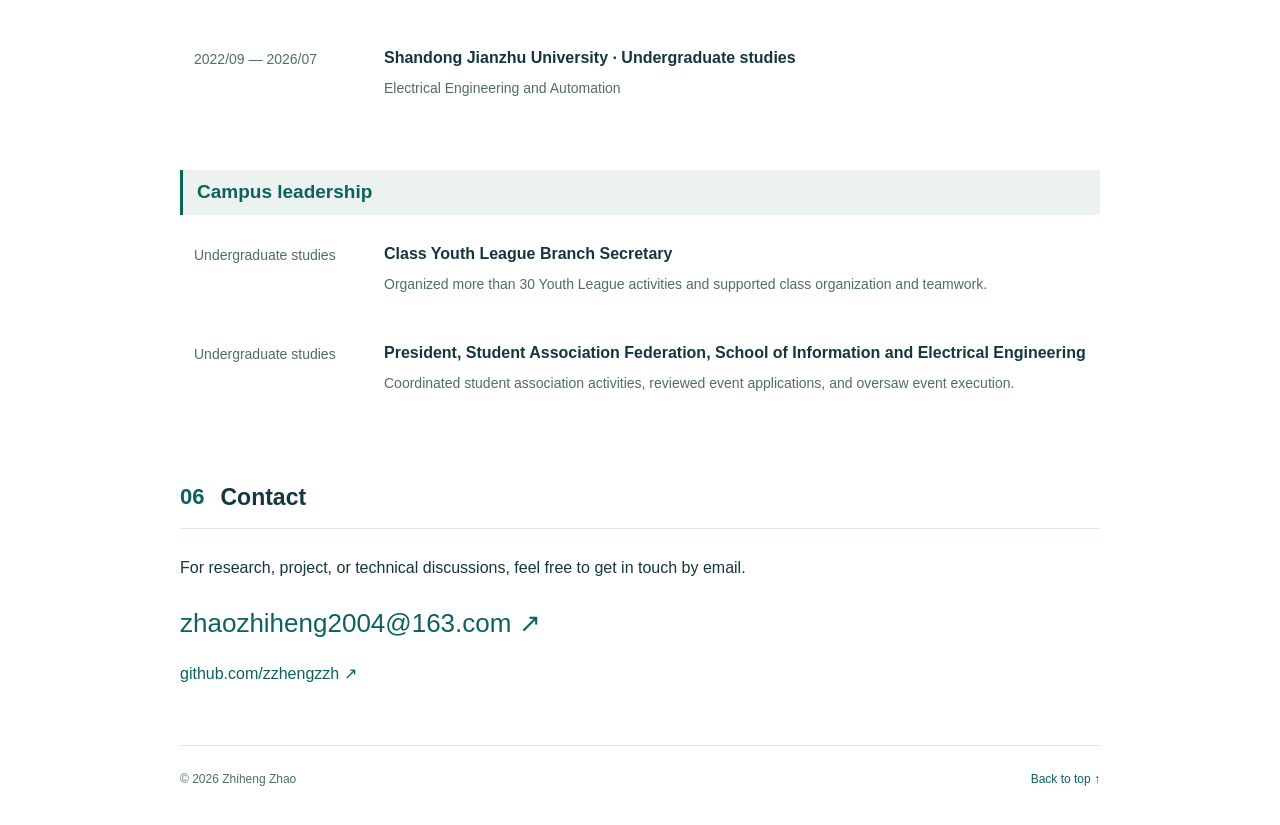
==== commit 465d2cdc: "1" ====
--- a/en.html
+++ b/en.html
@@ -372,6 +372,12 @@
             </div>
           </div>
         </article>
+        <h3 class="subheading">Other projects</h3>
+        <ul>
+          <li>Smart parking system</li>
+          <li>Intelligent vehicle with high-precision inertial navigation</li>
+          <li>Digital smart lock</li>
+        </ul>
       </section>
       <section id="awards">
         <div class="section-heading">
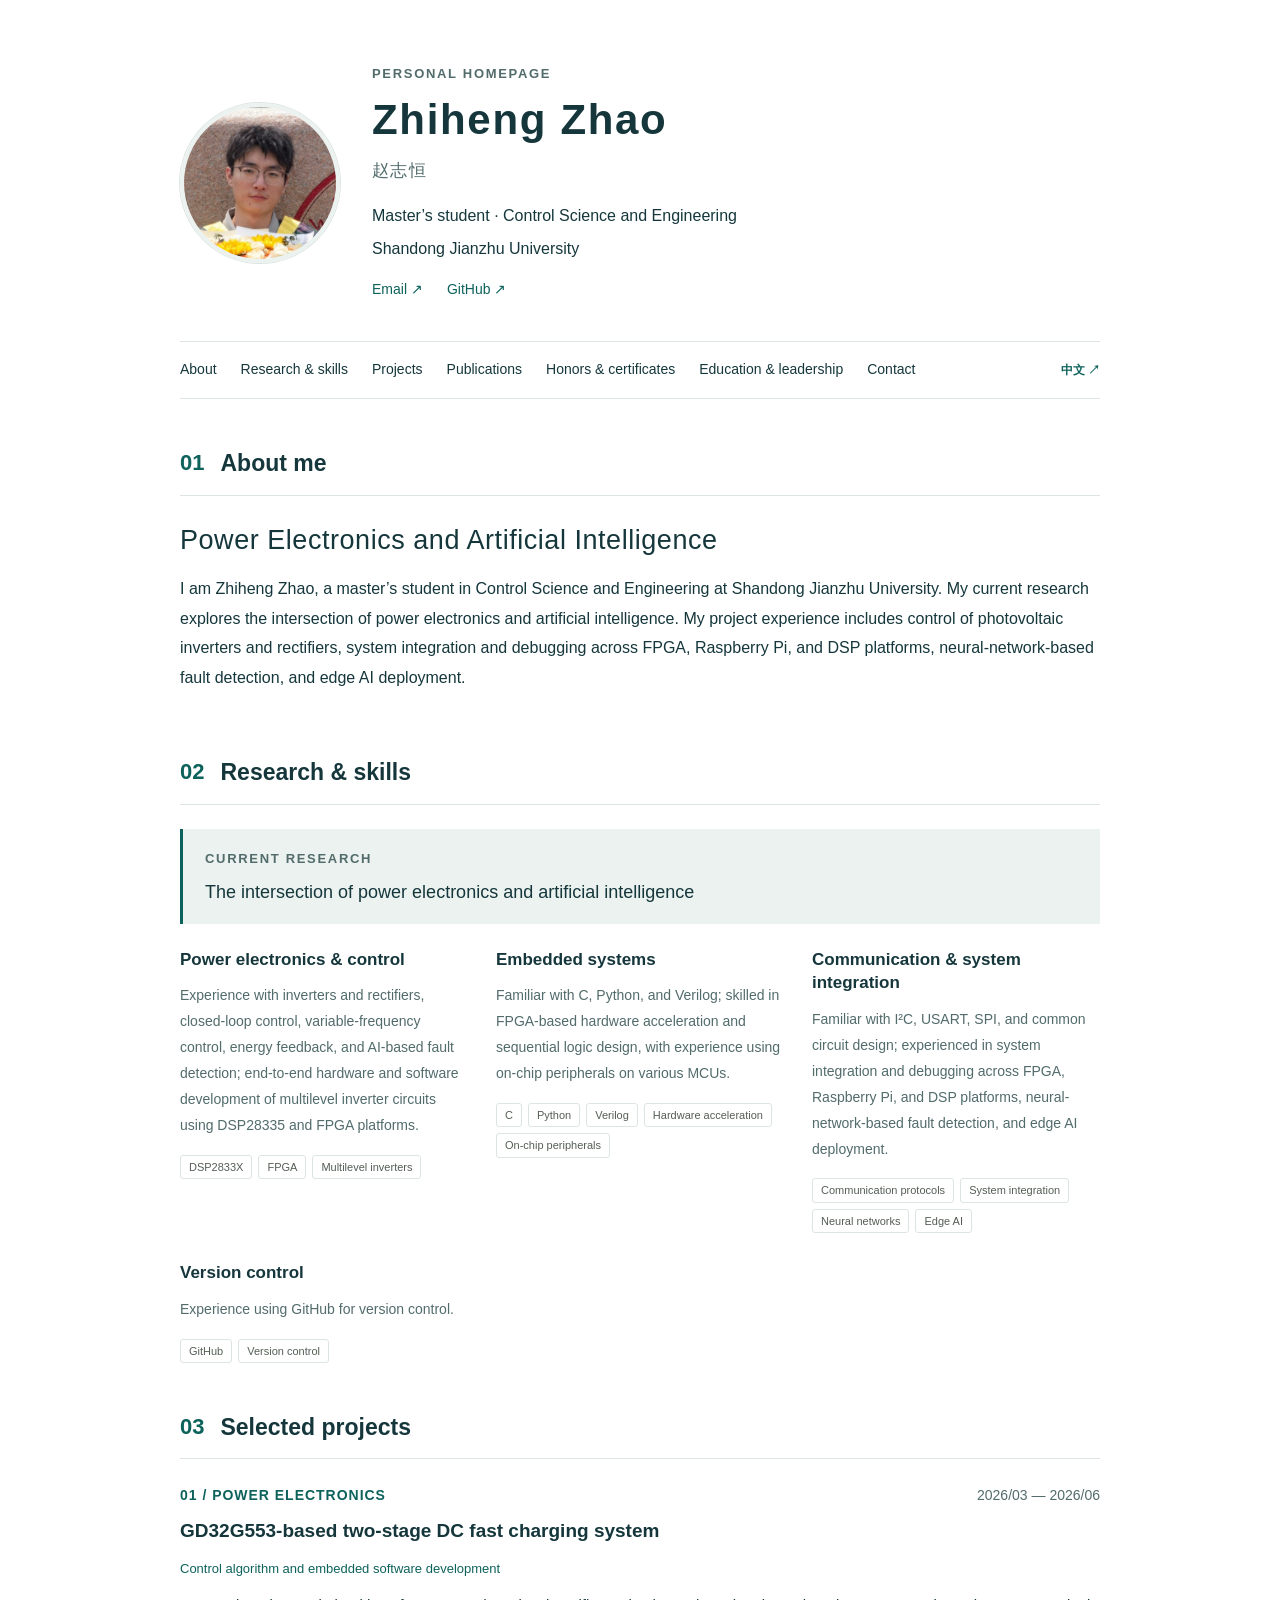
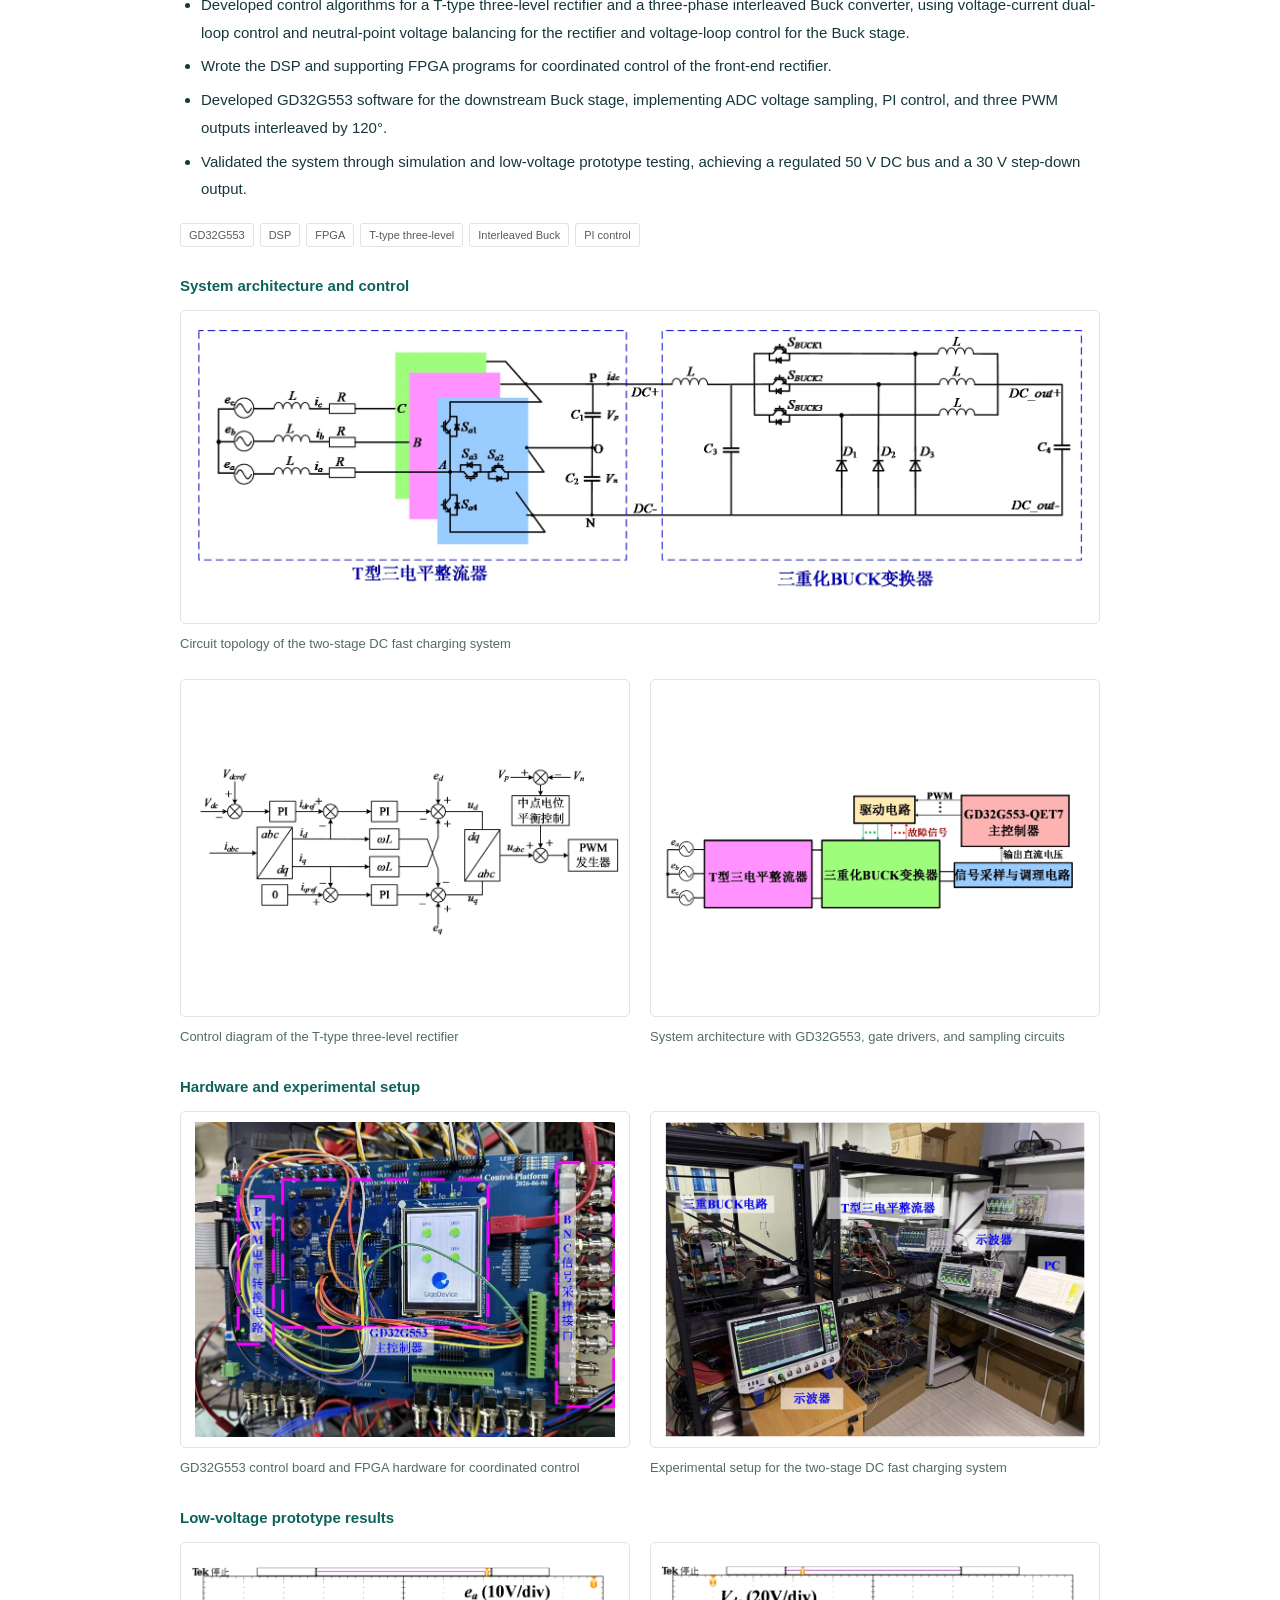
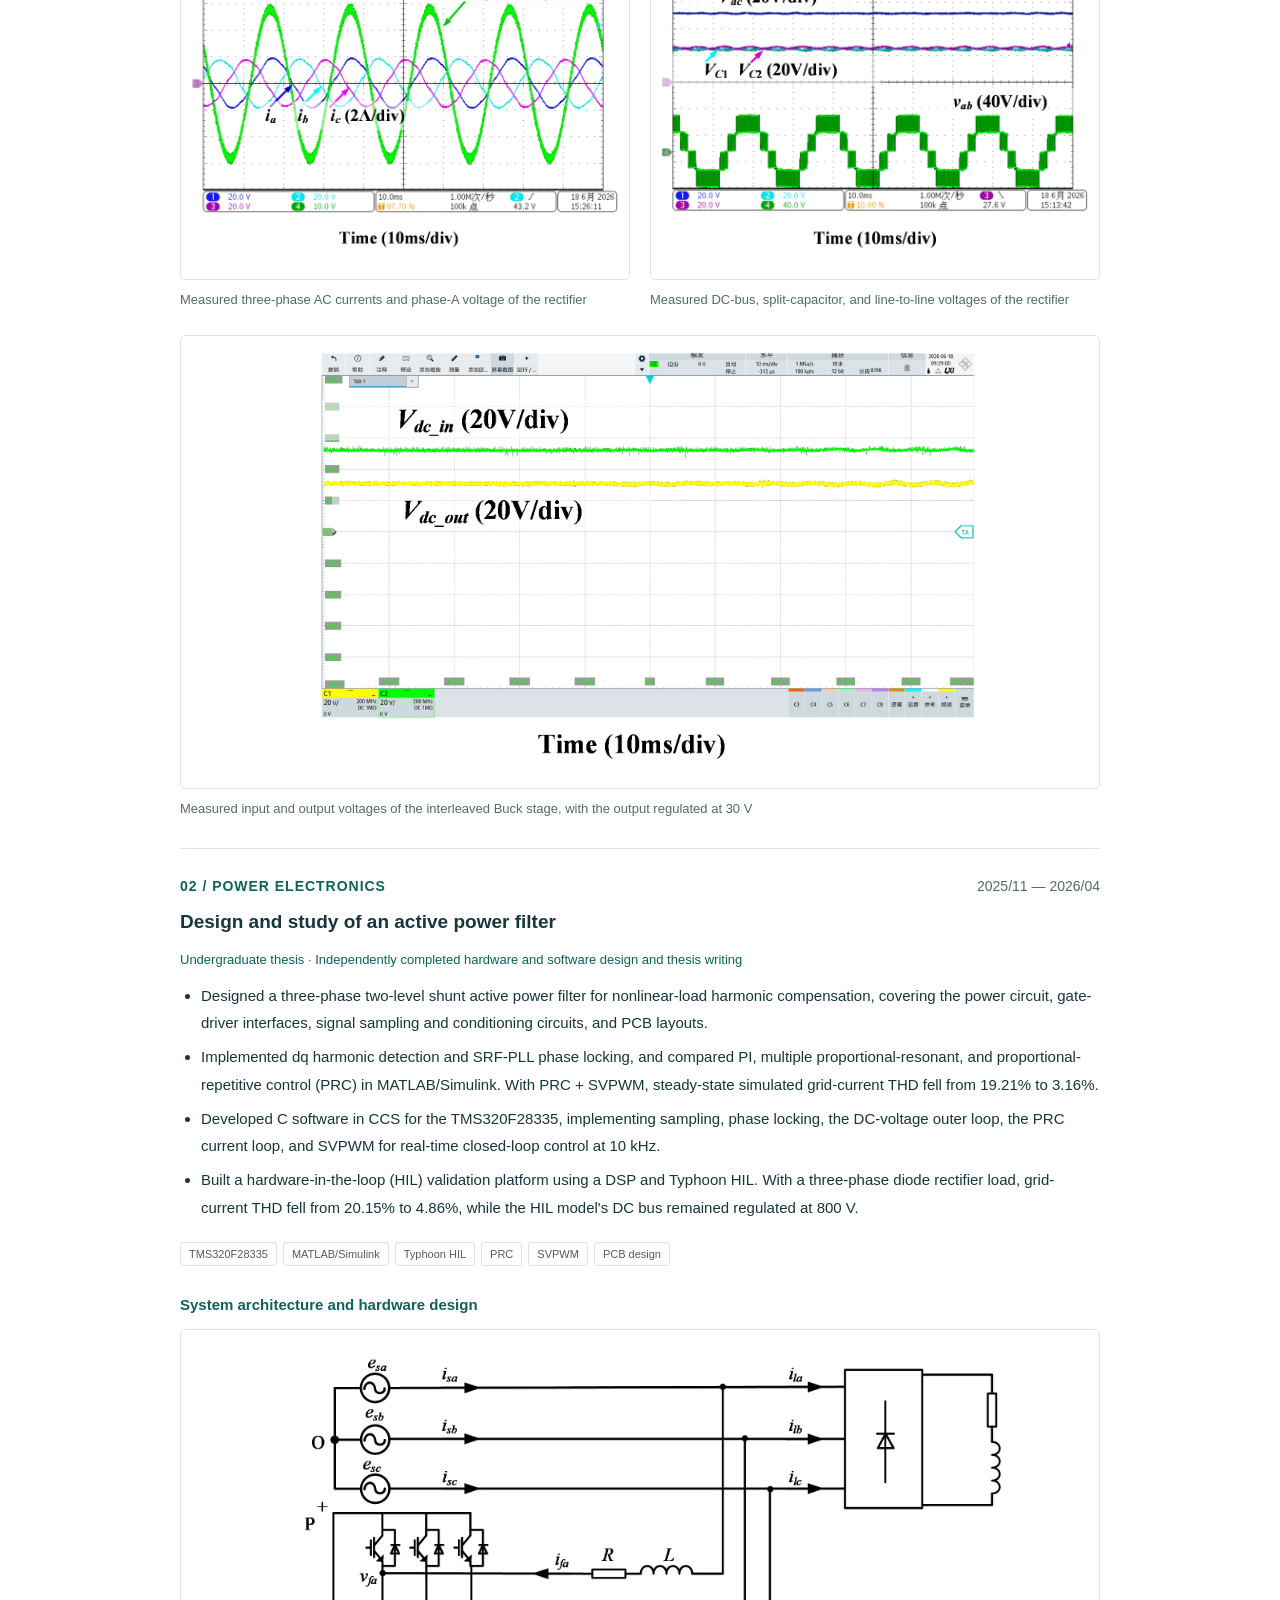
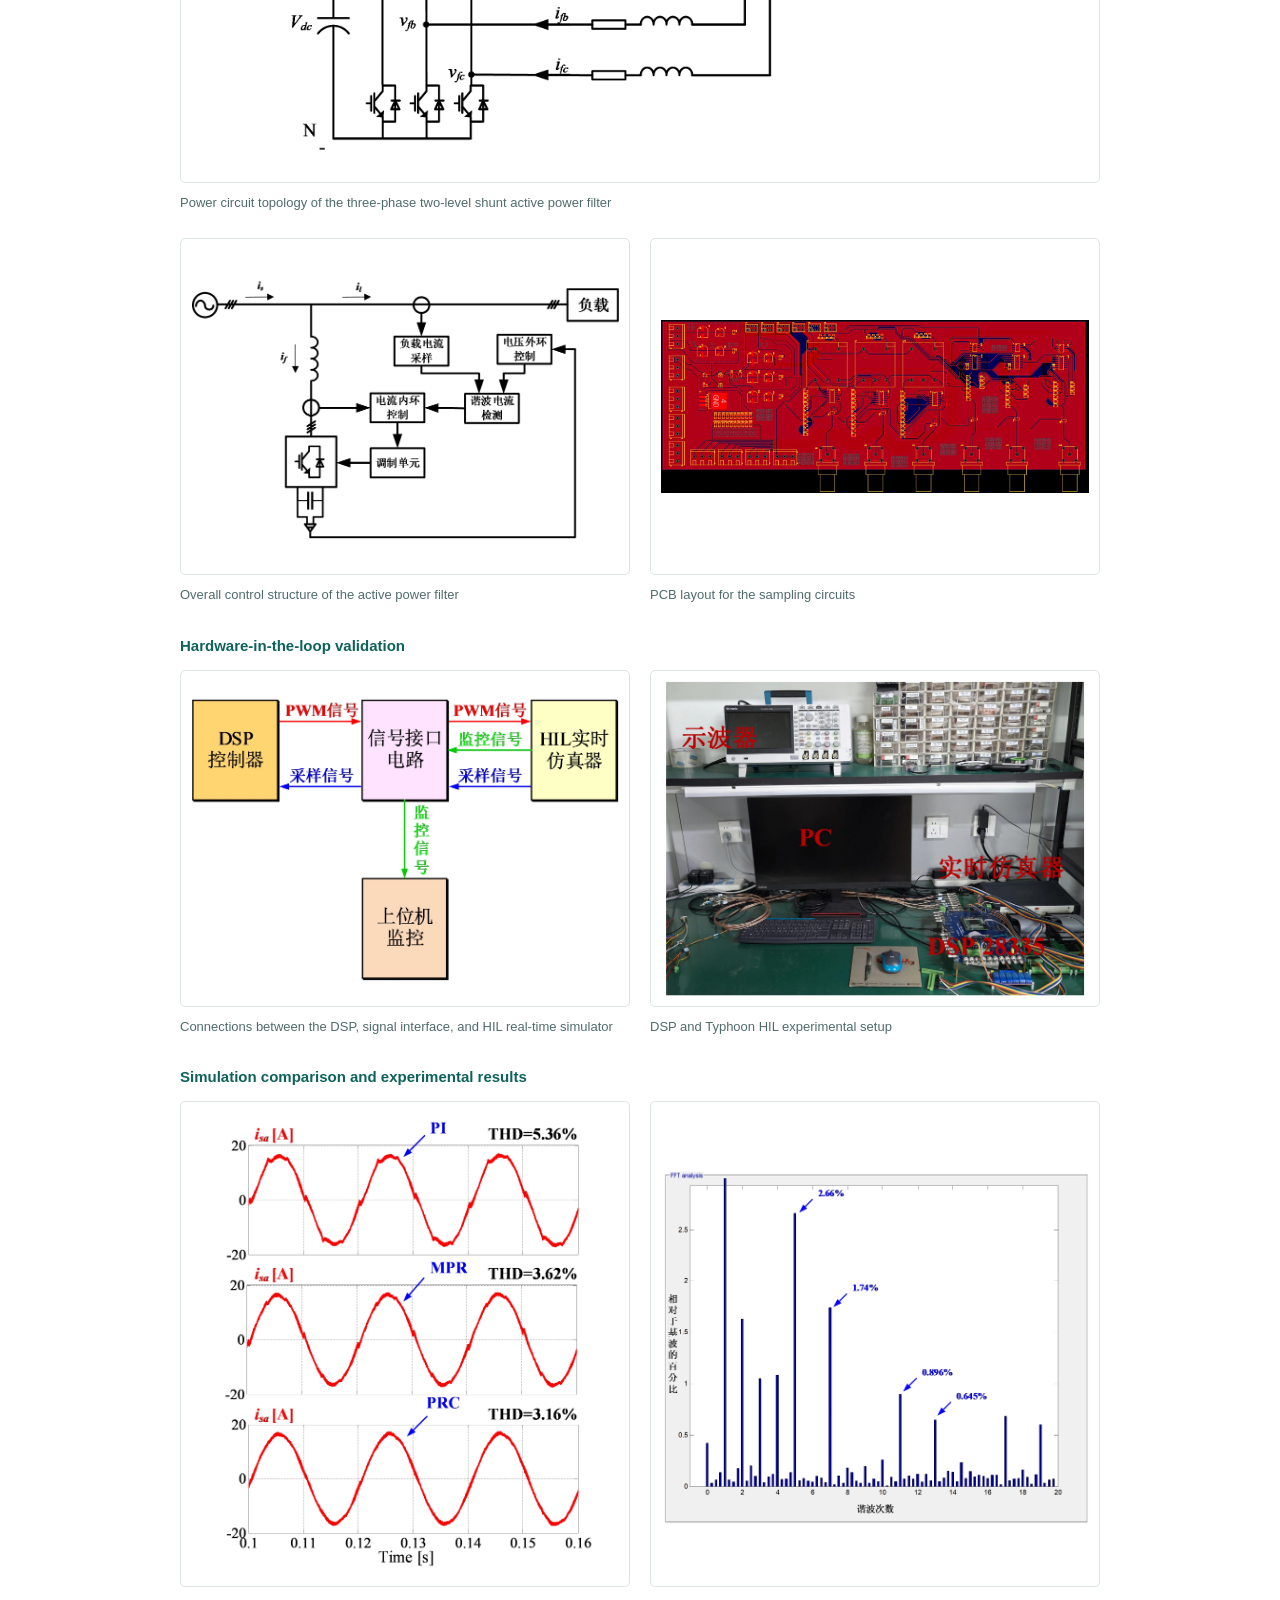
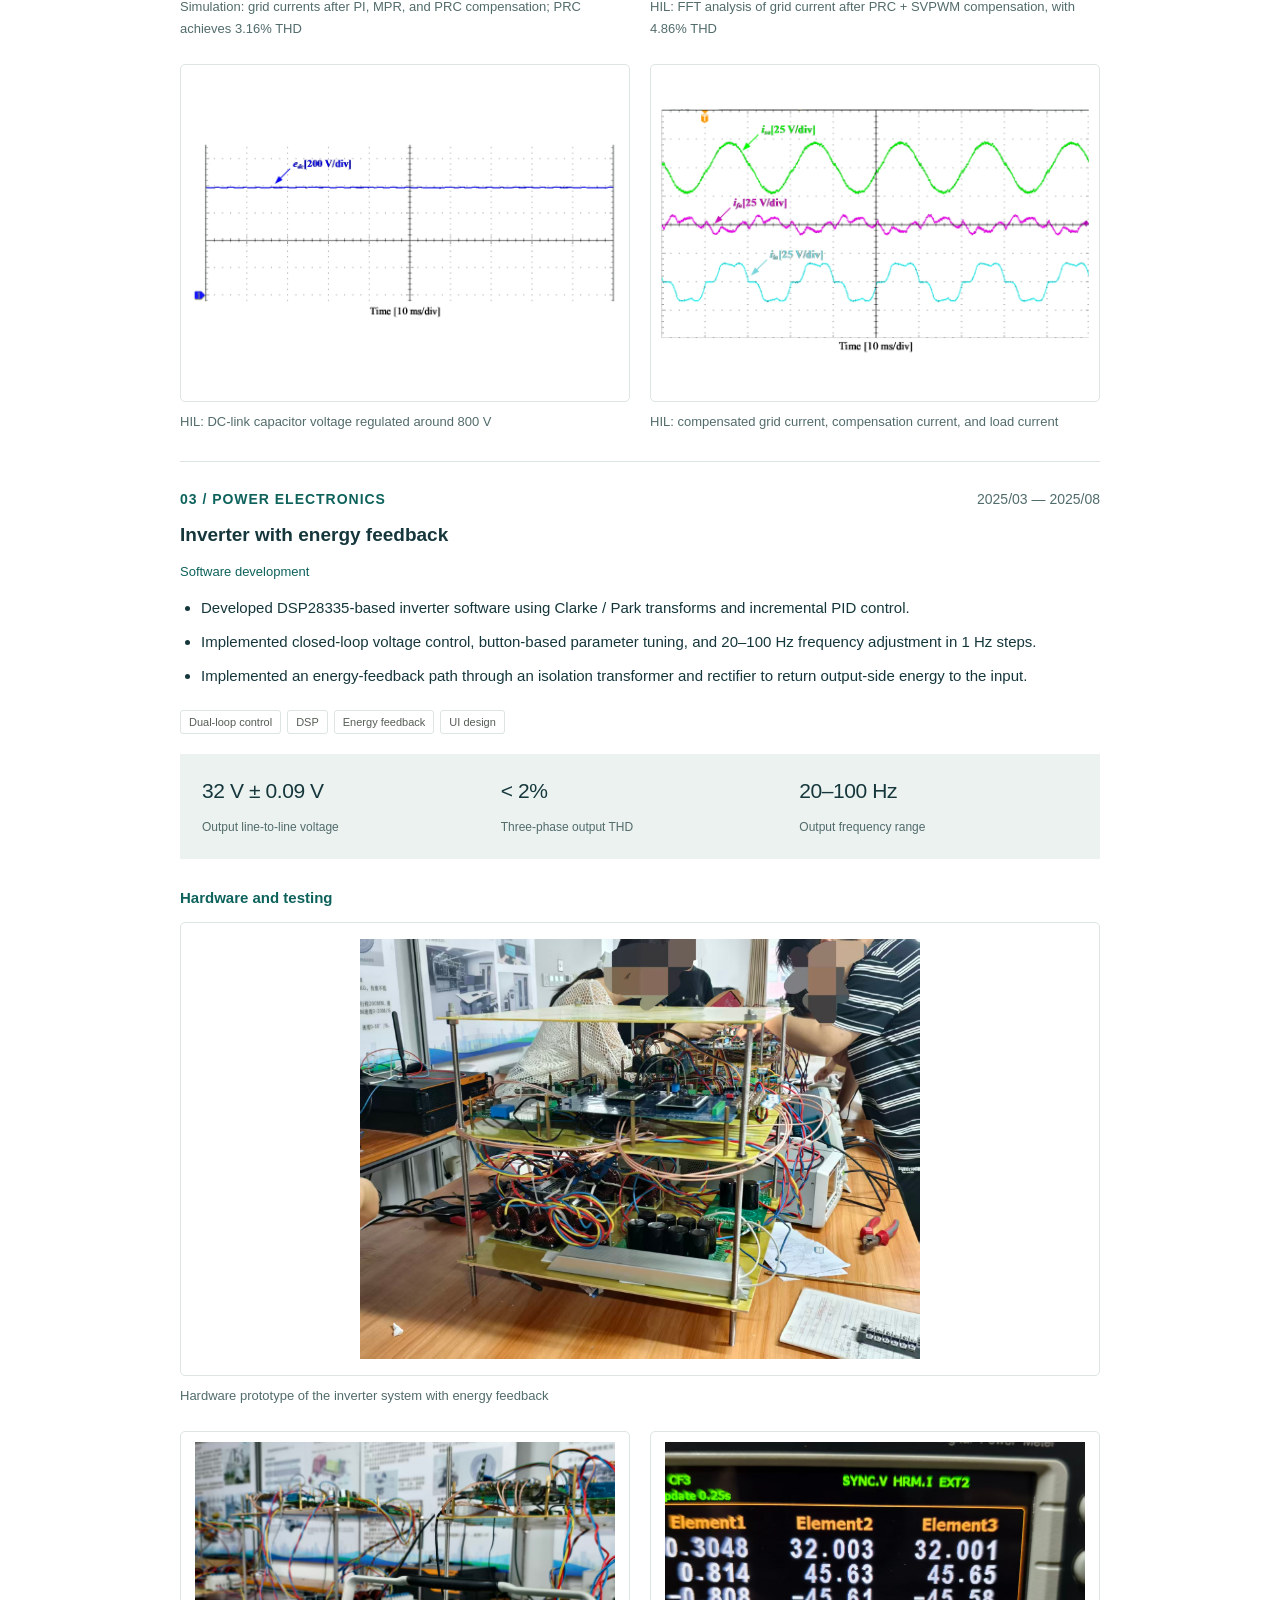
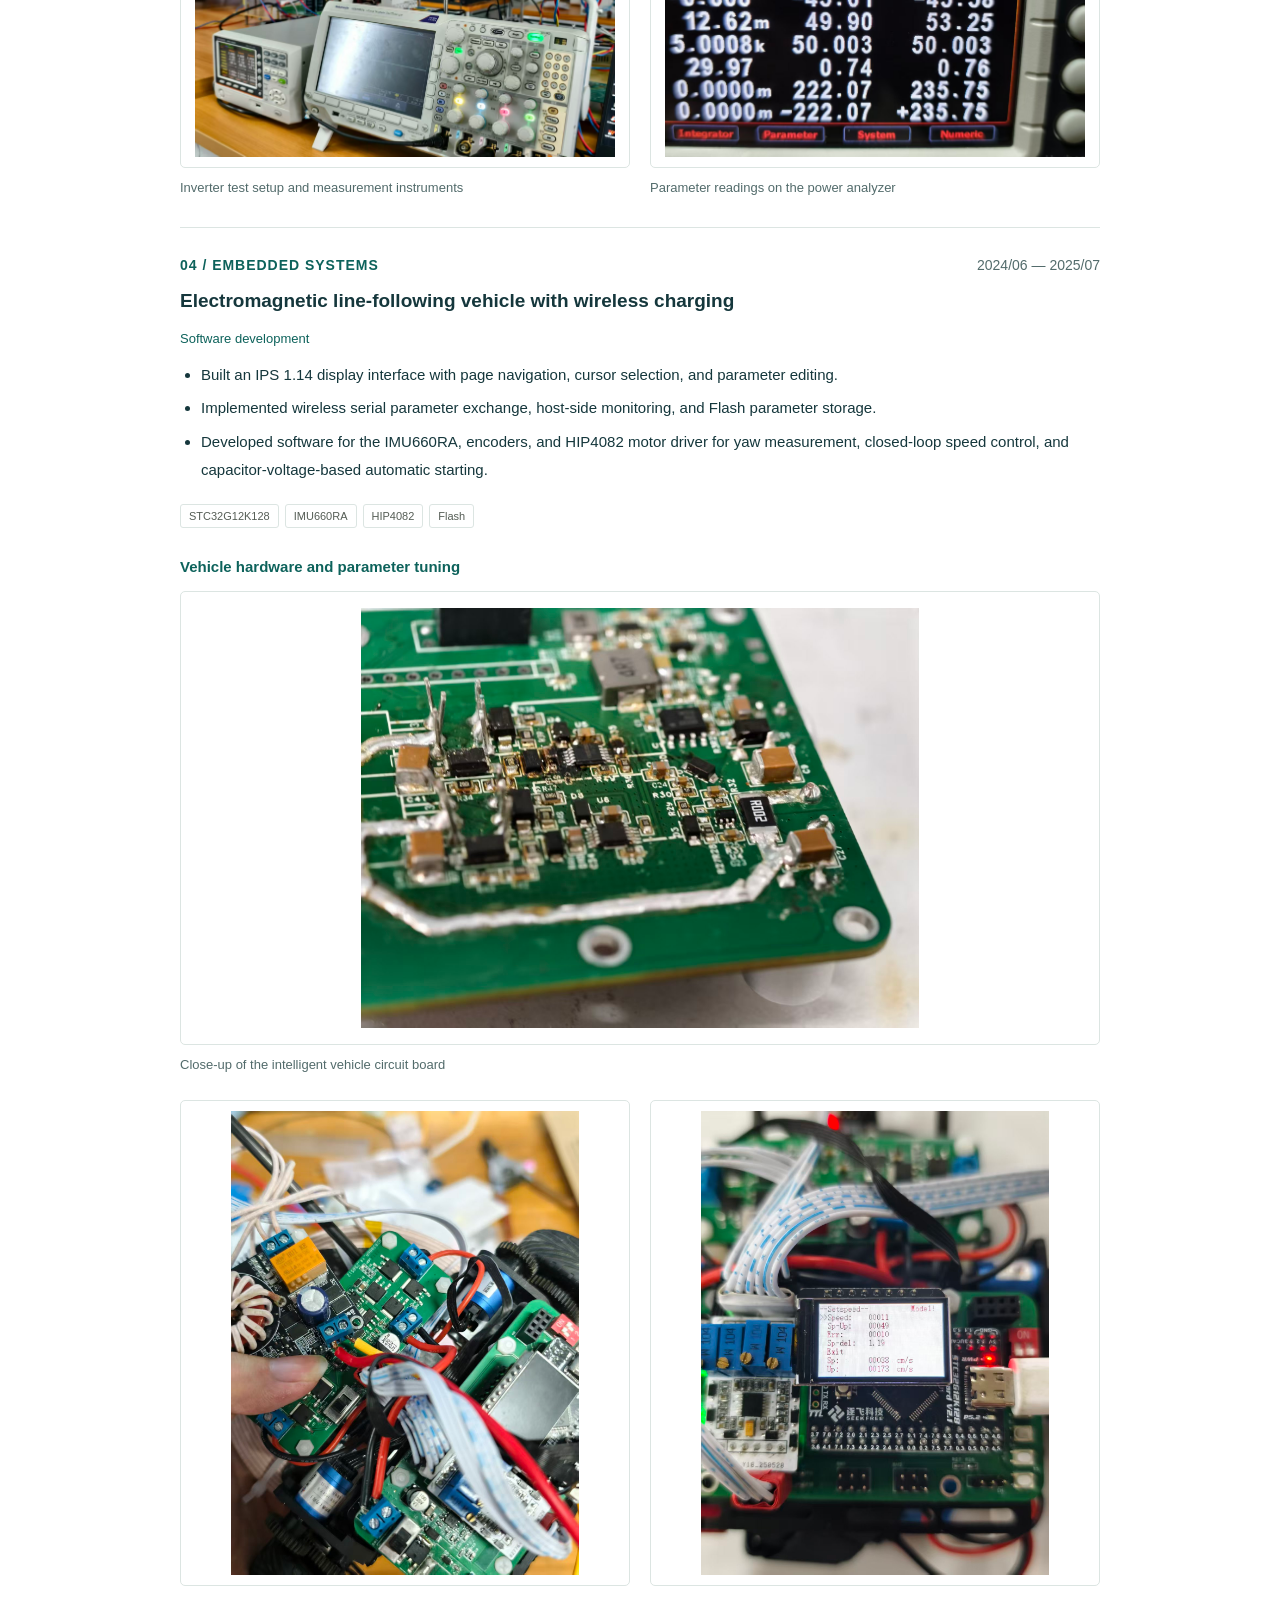
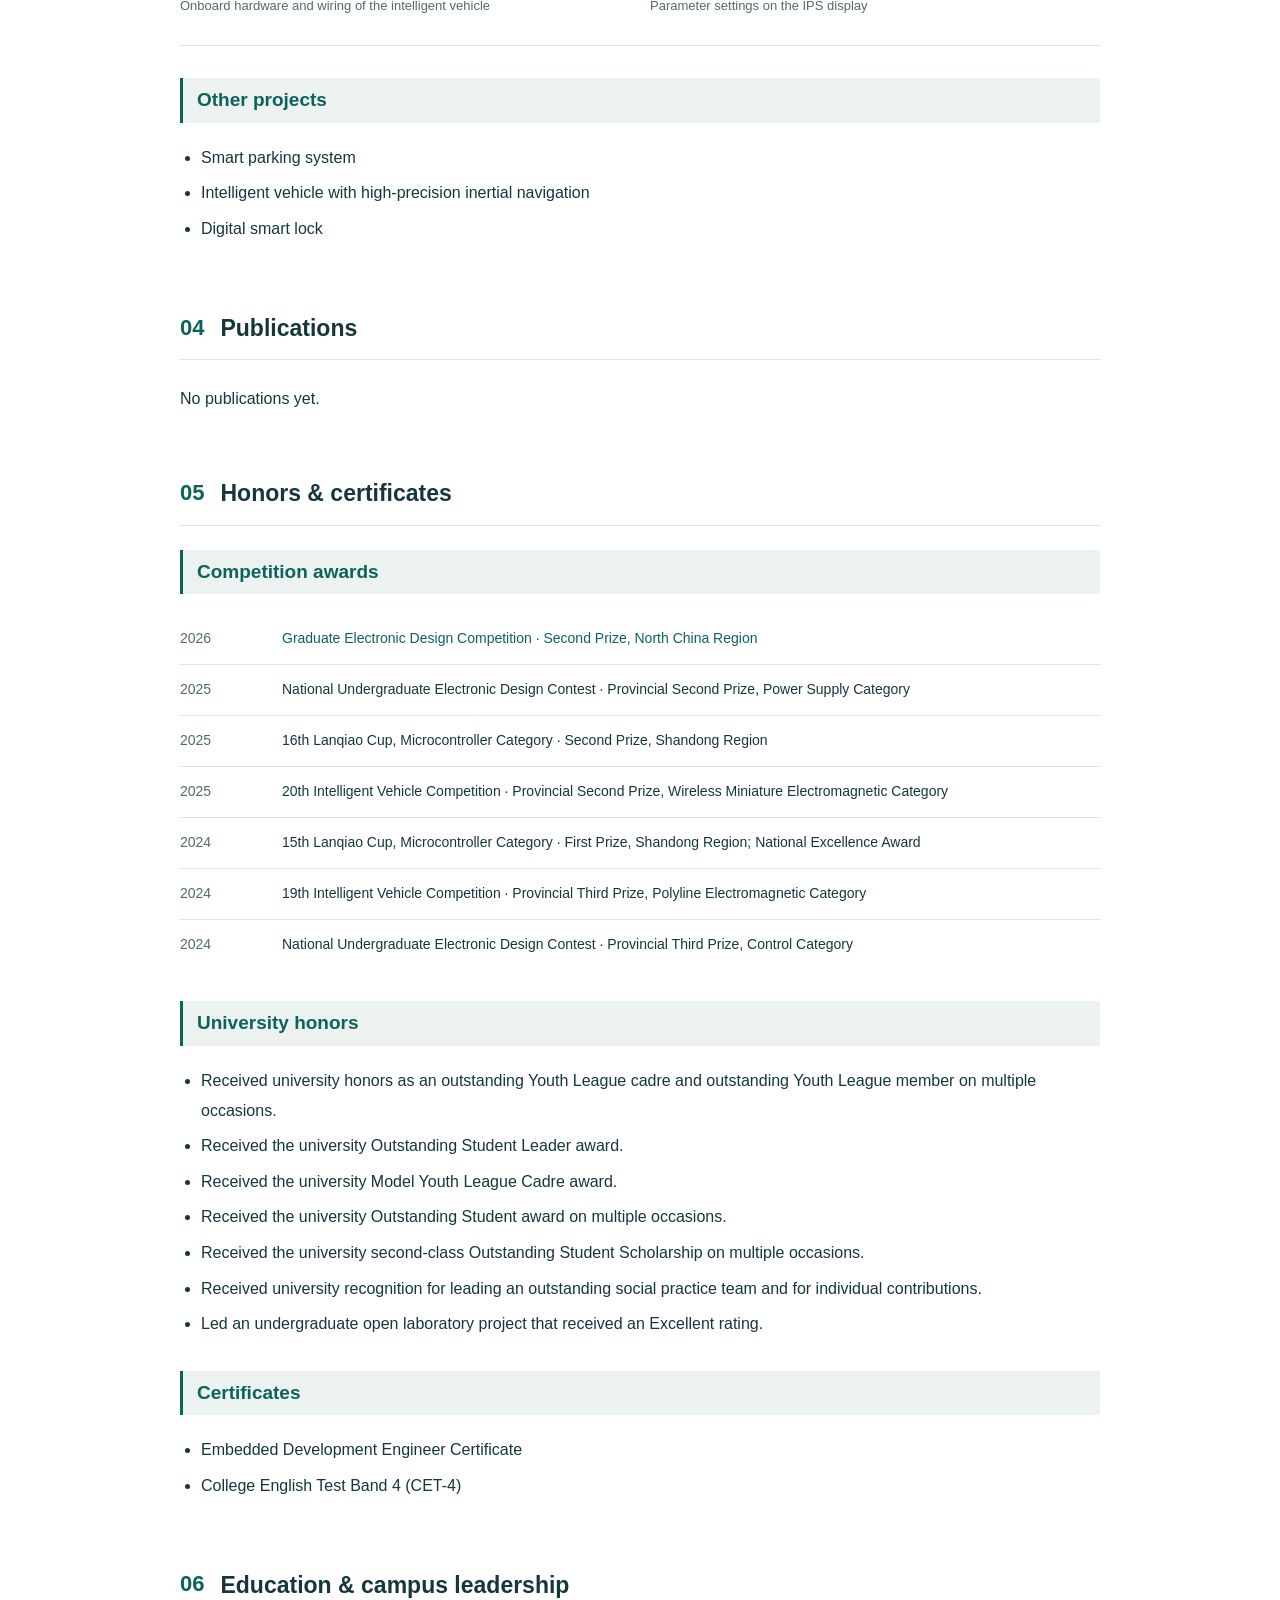
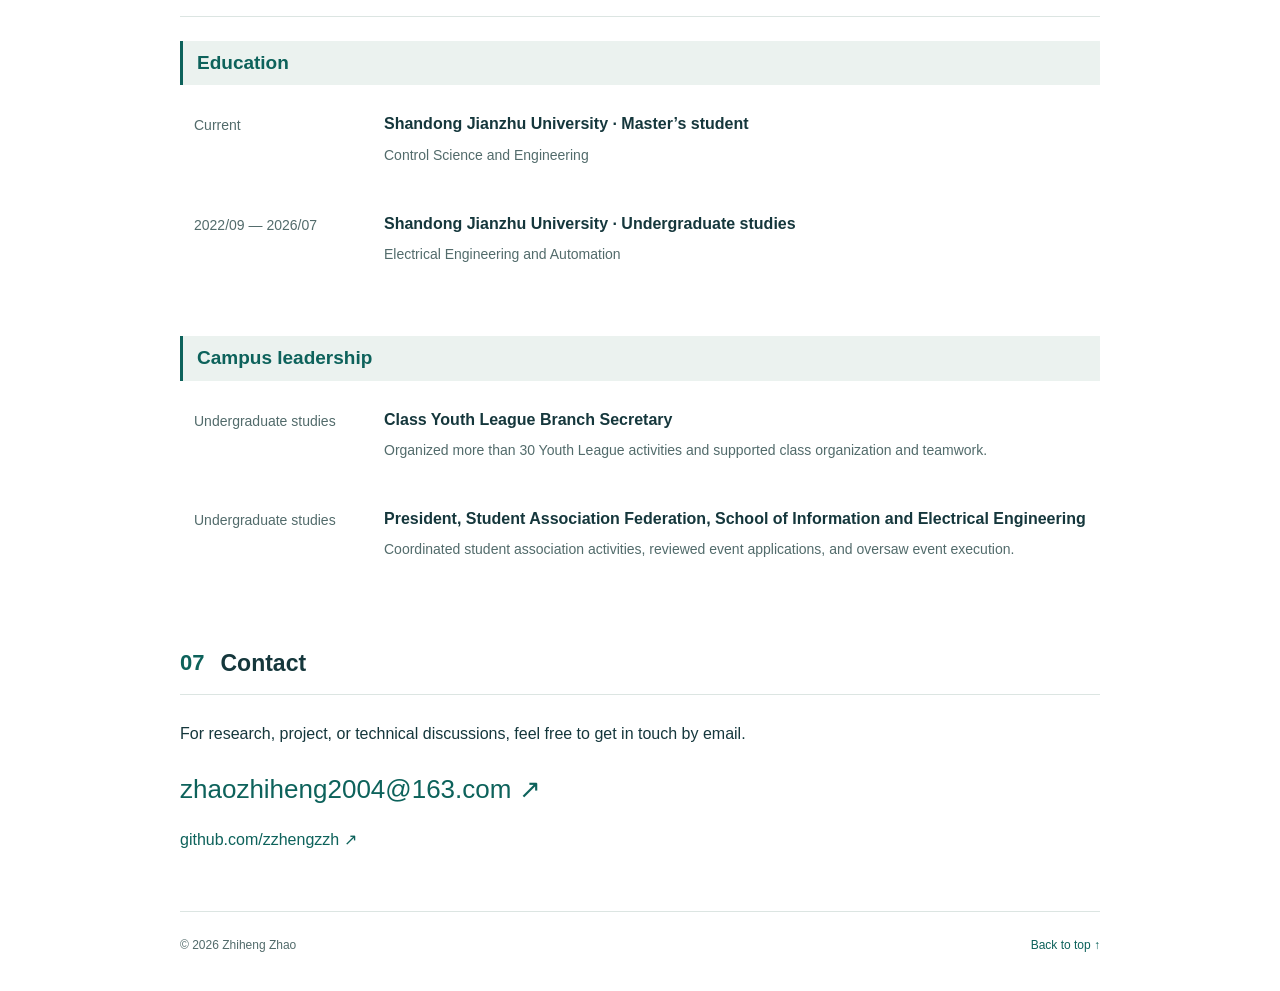
==== commit 635fde10: "Add publications section" ====
--- a/en.html
+++ b/en.html
@@ -41,7 +41,7 @@
     <div class="navigation">
       <nav aria-label="Main navigation">
         <a href="#about">About</a><a href="#research">Research & skills</a
-        ><a href="#projects">Projects</a><a href="#awards">Honors & certificates</a
+        ><a href="#projects">Projects</a><a href="#publications">Publications</a><a href="#awards">Honors & certificates</a
         ><a href="#education">Education & leadership</a><a href="#contact">Contact</a>
       </nav>
       <a class="language" href="index.html" lang="zh-CN" aria-label="切换到中文">中文 ↗</a>
@@ -379,9 +379,16 @@
           <li>Digital smart lock</li>
         </ul>
       </section>
+      <section id="publications">
+        <div class="section-heading">
+          <span>04</span>
+          <h2>Publications</h2>
+        </div>
+        <p>No publications yet.</p>
+      </section>
       <section id="awards">
         <div class="section-heading">
-          <span>04</span>
+          <span>05</span>
           <h2>Honors & certificates</h2>
         </div>
         <h3 class="subheading">Competition awards</h3>
@@ -457,7 +464,7 @@
       </section>
       <section id="education">
         <div class="section-heading">
-          <span>05</span>
+          <span>06</span>
           <h2>Education & campus leadership</h2>
         </div>
         <h3 class="subheading">Education</h3>
@@ -502,7 +509,7 @@
       </section>
       <section id="contact">
         <div class="section-heading">
-          <span>06</span>
+          <span>07</span>
           <h2>Contact</h2>
         </div>
         <p>For research, project, or technical discussions, feel free to get in touch by email.</p>
